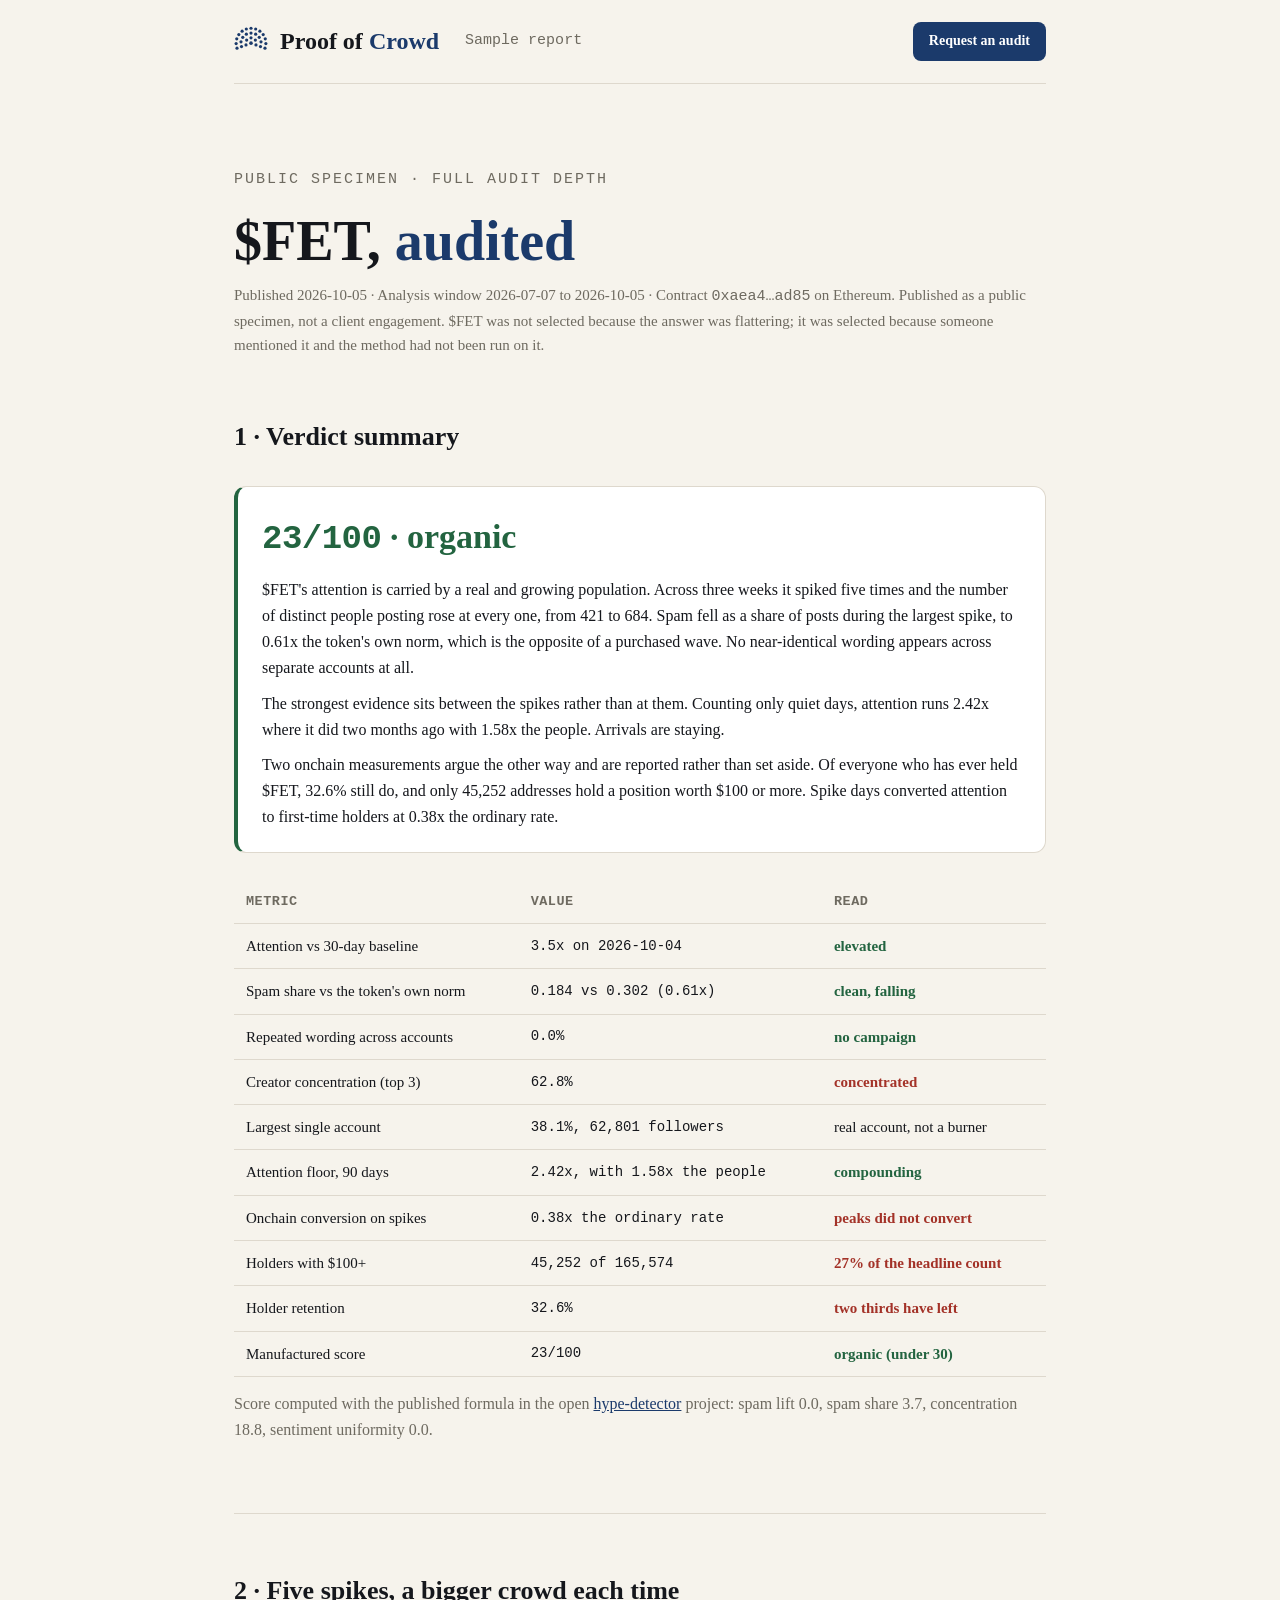
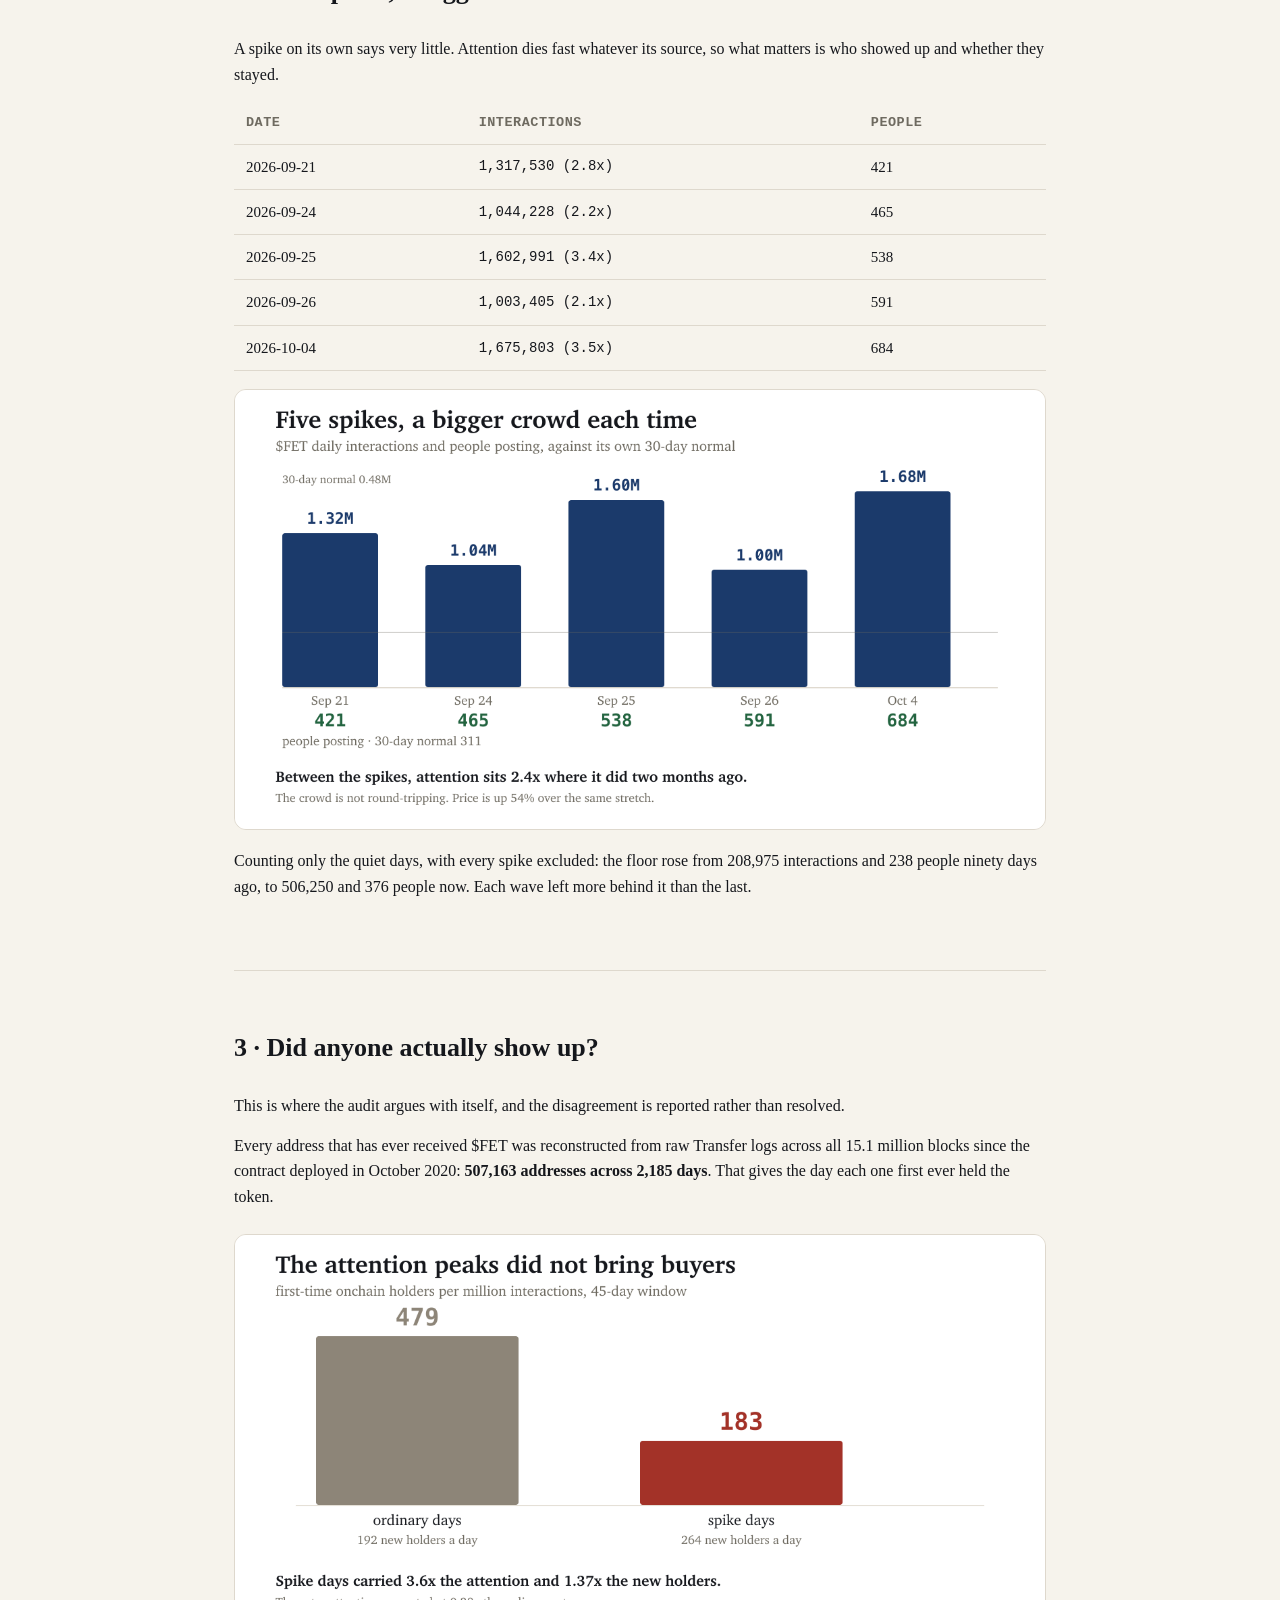
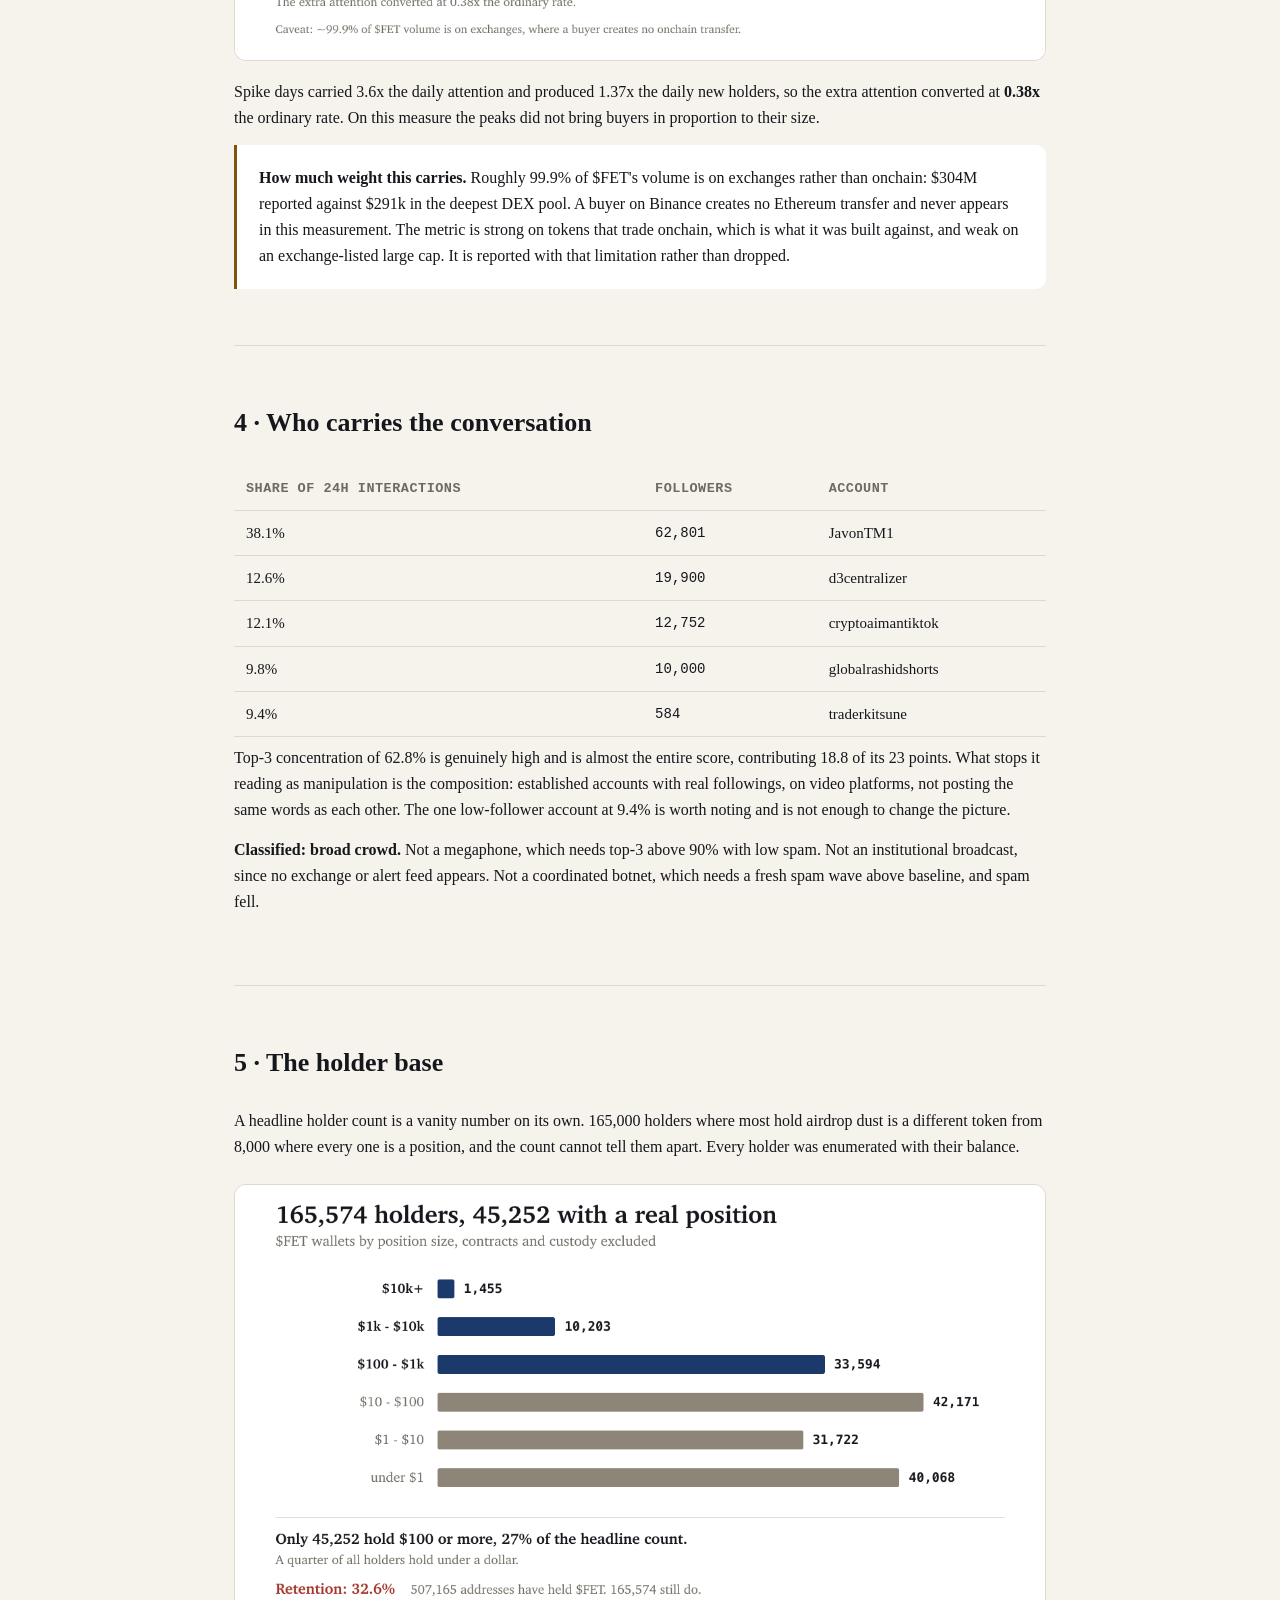
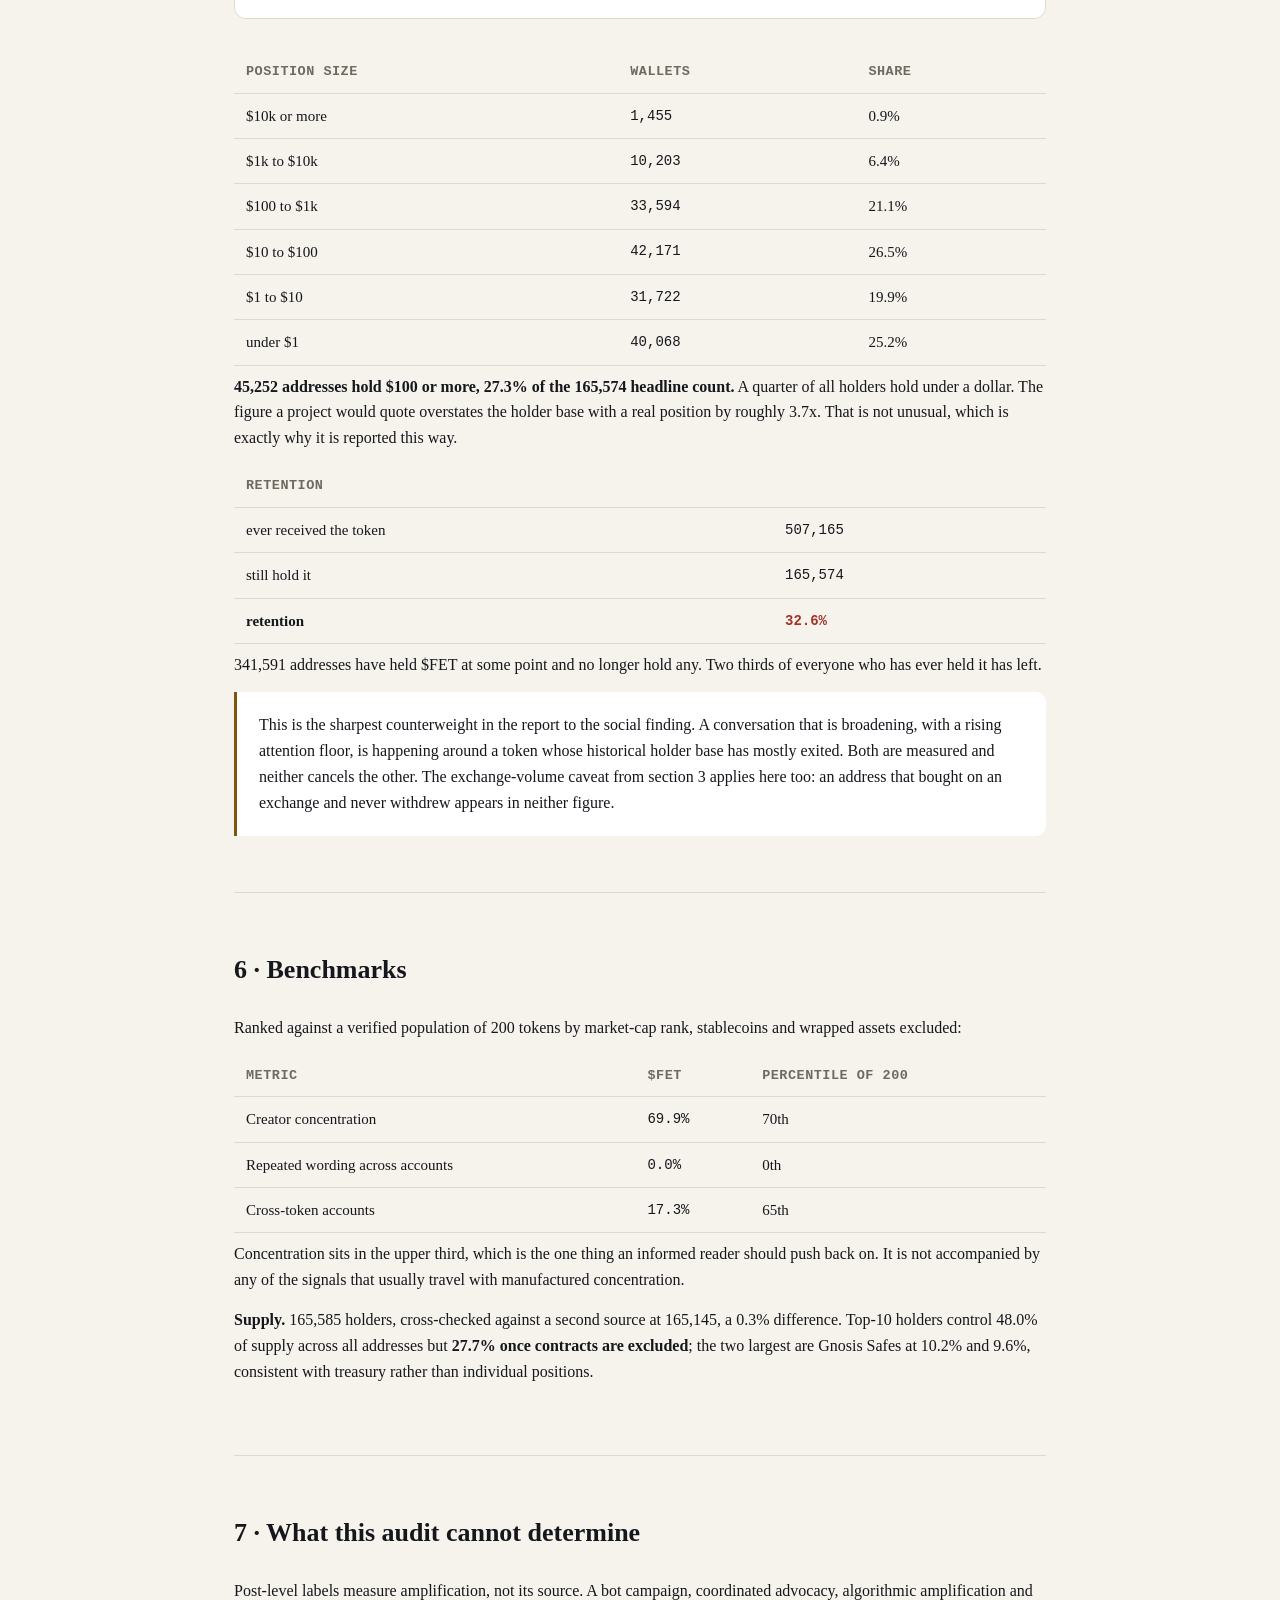
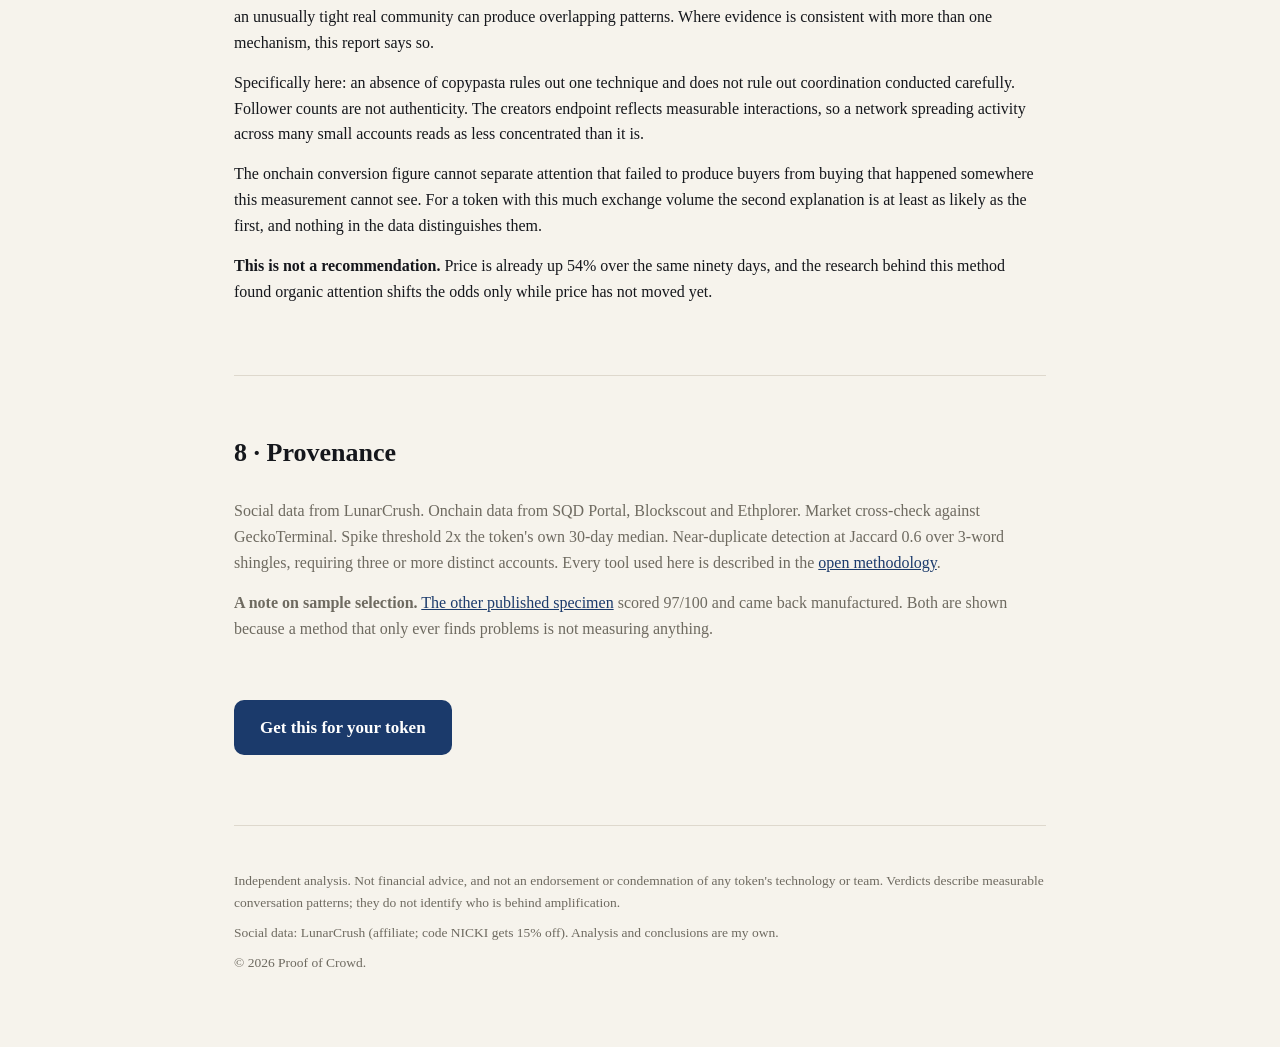
==== sample-fet.html @ edc82871 "Publish the holder base in the $FET specimen The public sample now carries section 5 with the positi" ====
<!DOCTYPE html>
<html lang="en">
<head>
<meta charset="utf-8">
<meta name="viewport" content="width=device-width, initial-scale=1">
<title>$FET audited · Proof of Crowd</title>
<meta name="description" content="Public specimen report: $FET scores 23/100, organic. Five spikes, a growing crowd, and an onchain result that argues the other way.">
<link rel="icon" href="assets/favicon.svg" type="image/svg+xml">
<link rel="icon" href="assets/favicon-32.png" sizes="32x32">
<link rel="apple-touch-icon" href="assets/favicon-180.png">
<link rel="canonical" href="https://proofofcrowd.com/sample-fet.html">
<meta property="og:type" content="article">
<meta property="og:site_name" content="Proof of Crowd">
<meta property="og:title" content="$FET audited · Proof of Crowd">
<meta property="og:description" content="23/100, organic. Five spikes with a growing crowd each time, and an onchain result that argues the other way.">
<meta property="og:url" content="https://proofofcrowd.com/sample-fet.html">
<meta property="og:image" content="https://proofofcrowd.com/assets/og.png">
<meta property="og:image:width" content="1200">
<meta property="og:image:height" content="630">
<meta name="twitter:card" content="summary_large_image">
<meta name="twitter:site" content="@nickisanders">
<meta name="twitter:title" content="$FET audited · Proof of Crowd">
<meta name="twitter:description" content="23/100, organic. Five spikes with a growing crowd each time, and an onchain result that argues the other way.">
<meta name="twitter:image" content="https://proofofcrowd.com/assets/og.png">
<link rel="stylesheet" href="styles.css">
<script type="application/ld+json">
{
 "@context": "https://schema.org",
 "@type": "Report",
 "headline": "$FET, audited",
 "about": "Attention audit of $FET (Fetch.ai), October 2026",
 "datePublished": "2026-10-05",
 "author": {
  "@type": "Person",
  "name": "Nicki Sanders",
  "url": "https://proofofcrowd.com/",
  "sameAs": [
   "https://x.com/nickisanders",
   "https://github.com/nickisanders"
  ]
 },
 "publisher": {
  "@type": "Organization",
  "name": "Proof of Crowd",
  "url": "https://proofofcrowd.com/"
 },
 "url": "https://proofofcrowd.com/sample-fet.html",
 "image": "https://proofofcrowd.com/assets/fet-spikes.png",
 "isAccessibleForFree": true,
 "description": "Public specimen. $FET scores 23/100, organic: five spikes in three weeks with a growing crowd each time and an attention floor 2.4x higher than two months ago. The onchain half disagrees, and the report says so."
}
</script>
</head>
<body>
<div class="wrap">

<nav>
  <a class="brand" href="./"><svg class="brandmark" viewBox="0 0 64 64" width="30" height="30" aria-hidden="true" xmlns="http://www.w3.org/2000/svg"><circle cx="22.60" cy="39.42" r="3.0" fill="#1b3a6b"/><circle cx="23.81" cy="30.26" r="3.0" fill="#1b3a6b"/><circle cx="32.00" cy="26.00" r="3.0" fill="#1b3a6b"/><circle cx="40.19" cy="30.26" r="3.0" fill="#1b3a6b"/><circle cx="41.40" cy="39.42" r="3.0" fill="#1b3a6b"/><circle cx="14.15" cy="42.50" r="3.0" fill="#1b3a6b"/><circle cx="13.16" cy="33.52" r="3.0" fill="#1b3a6b"/><circle cx="16.44" cy="25.10" r="3.0" fill="#1b3a6b"/><circle cx="23.23" cy="19.15" r="3.0" fill="#1b3a6b"/><circle cx="32.00" cy="17.00" r="3.0" fill="#1b3a6b"/><circle cx="40.77" cy="19.15" r="3.0" fill="#1b3a6b"/><circle cx="47.56" cy="25.10" r="3.0" fill="#1b3a6b"/><circle cx="50.84" cy="33.52" r="3.0" fill="#1b3a6b"/><circle cx="49.85" cy="42.50" r="3.0" fill="#1b3a6b"/><circle cx="5.69" cy="45.58" r="3.0" fill="#1b3a6b"/><circle cx="4.01" cy="36.81" r="3.0" fill="#1b3a6b"/><circle cx="5.18" cy="27.97" r="3.0" fill="#1b3a6b"/><circle cx="9.06" cy="19.94" r="3.0" fill="#1b3a6b"/><circle cx="15.28" cy="13.54" r="3.0" fill="#1b3a6b"/><circle cx="23.19" cy="9.42" r="3.0" fill="#1b3a6b"/><circle cx="32.00" cy="8.00" r="3.0" fill="#1b3a6b"/><circle cx="40.81" cy="9.42" r="3.0" fill="#1b3a6b"/><circle cx="48.72" cy="13.54" r="3.0" fill="#1b3a6b"/><circle cx="54.94" cy="19.94" r="3.0" fill="#1b3a6b"/><circle cx="58.82" cy="27.97" r="3.0" fill="#1b3a6b"/><circle cx="59.99" cy="36.81" r="3.0" fill="#1b3a6b"/><circle cx="58.31" cy="45.58" r="3.0" fill="#1b3a6b"/><circle cx="32" cy="36" r="3.4" fill="#1b3a6b"/></svg><span class="brandtext">Proof of <span>Crowd</span></span></a>
  <a class="link" href="sample-fet.html">Sample report</a>
  <span class="spacer"></span>
  <a class="navcta" href="./#pricing">Request an audit</a>
</nav>

<header class="hero" style="padding-bottom: 20px;">
  <div class="kicker">Public specimen · full audit depth</div>
  <h1>$FET, <span class="accent">audited</span></h1>
  <p class="report-meta">Published 2026-10-05 · Analysis window 2026-07-07 to 2026-10-05 · Contract <code>0xaea4…ad85</code> on Ethereum. Published as a public specimen, not a client engagement. $FET was not selected because the answer was flattering; it was selected because someone mentioned it and the method had not been run on it.</p>
</header>

<section style="border-top: none; padding-top: 24px;">
  <h2>1 · Verdict summary</h2>
  <div class="verdict-banner organic">
    <div class="score"><span class="fig">23/100</span> · organic</div>
    <p style="margin: 10px 0 0;">$FET's attention is carried by a real and growing population. Across three weeks it spiked five times and the number of distinct people posting rose at every one, from 421 to 684. Spam fell as a share of posts during the largest spike, to 0.61x the token's own norm, which is the opposite of a purchased wave. No near-identical wording appears across separate accounts at all.</p>
    <p style="margin: 10px 0 0;">The strongest evidence sits between the spikes rather than at them. Counting only quiet days, attention runs 2.42x where it did two months ago with 1.58x the people. Arrivals are staying.</p>
    <p style="margin: 10px 0 0;">Two onchain measurements argue the other way and are reported rather than set aside. Of everyone who has ever held $FET, 32.6% still do, and only 45,252 addresses hold a position worth $100 or more. Spike days converted attention to first-time holders at 0.38x the ordinary rate.</p>
  </div>

  <table class="report-table">
    <tr><th>Metric</th><th>Value</th><th>Read</th></tr>
    <tr><td>Attention vs 30-day baseline</td><td>3.5x on 2026-10-04</td><td><span class="ok">elevated</span></td></tr>
    <tr><td>Spam share vs the token's own norm</td><td>0.184 vs 0.302 (0.61x)</td><td><span class="ok">clean, falling</span></td></tr>
    <tr><td>Repeated wording across accounts</td><td>0.0%</td><td><span class="ok">no campaign</span></td></tr>
    <tr><td>Creator concentration (top 3)</td><td>62.8%</td><td><span class="flag">concentrated</span></td></tr>
    <tr><td>Largest single account</td><td>38.1%, 62,801 followers</td><td>real account, not a burner</td></tr>
    <tr><td>Attention floor, 90 days</td><td>2.42x, with 1.58x the people</td><td><span class="ok">compounding</span></td></tr>
    <tr><td>Onchain conversion on spikes</td><td>0.38x the ordinary rate</td><td><span class="flag">peaks did not convert</span></td></tr>
    <tr><td>Holders with $100+</td><td>45,252 of 165,574</td><td><span class="flag">27% of the headline count</span></td></tr>
    <tr><td>Holder retention</td><td>32.6%</td><td><span class="flag">two thirds have left</span></td></tr>
    <tr><td>Manufactured score</td><td>23/100</td><td><span class="ok">organic (under 30)</span></td></tr>
  </table>
  <p class="sub" style="margin-top:14px">Score computed with the published formula in the open <a href="https://github.com/nickisanders/lunarcrush-projects/tree/main/projects/hype-detector">hype-detector</a> project: spam lift 0.0, spam share 3.7, concentration 18.8, sentiment uniformity 0.0.</p>
</section>

<section>
  <h2>2 · Five spikes, a bigger crowd each time</h2>
  <p>A spike on its own says very little. Attention dies fast whatever its source, so what matters is who showed up and whether they stayed.</p>
  <table class="report-table">
    <tr><th>Date</th><th>Interactions</th><th>People</th></tr>
    <tr><td>2026-09-21</td><td>1,317,530 (2.8x)</td><td>421</td></tr>
    <tr><td>2026-09-24</td><td>1,044,228 (2.2x)</td><td>465</td></tr>
    <tr><td>2026-09-25</td><td>1,602,991 (3.4x)</td><td>538</td></tr>
    <tr><td>2026-09-26</td><td>1,003,405 (2.1x)</td><td>591</td></tr>
    <tr><td>2026-10-04</td><td>1,675,803 (3.5x)</td><td>684</td></tr>
  </table>
  <img class="chart" src="assets/fet-spikes.png" alt="Five $FET attention spikes between September 21 and October 4, each larger than 2x its 30-day normal, with the number of people posting rising from 421 to 684 across them">
  <p>Counting only the quiet days, with every spike excluded: the floor rose from 208,975 interactions and 238 people ninety days ago, to 506,250 and 376 people now. Each wave left more behind it than the last.</p>
</section>

<section>
  <h2>3 · Did anyone actually show up?</h2>
  <p>This is where the audit argues with itself, and the disagreement is reported rather than resolved.</p>
  <p>Every address that has ever received $FET was reconstructed from raw Transfer logs across all 15.1 million blocks since the contract deployed in October 2020: <strong>507,163 addresses across 2,185 days</strong>. That gives the day each one first ever held the token.</p>
  <img class="chart" src="assets/fet-conversion.png" alt="First-time onchain holders per million interactions: 479 on ordinary days against 183 on spike days, a 0.38x conversion rate">
  <p>Spike days carried 3.6x the daily attention and produced 1.37x the daily new holders, so the extra attention converted at <strong>0.38x</strong> the ordinary rate. On this measure the peaks did not bring buyers in proportion to their size.</p>
  <div class="integrity">
    <p style="margin:0"><strong>How much weight this carries.</strong> Roughly 99.9% of $FET's volume is on exchanges rather than onchain: $304M reported against $291k in the deepest DEX pool. A buyer on Binance creates no Ethereum transfer and never appears in this measurement. The metric is strong on tokens that trade onchain, which is what it was built against, and weak on an exchange-listed large cap. It is reported with that limitation rather than dropped.</p>
  </div>
</section>

<section>
  <h2>4 · Who carries the conversation</h2>
  <table class="report-table">
    <tr><th>Share of 24h interactions</th><th>Followers</th><th>Account</th></tr>
    <tr><td>38.1%</td><td>62,801</td><td>JavonTM1</td></tr>
    <tr><td>12.6%</td><td>19,900</td><td>d3centralizer</td></tr>
    <tr><td>12.1%</td><td>12,752</td><td>cryptoaimantiktok</td></tr>
    <tr><td>9.8%</td><td>10,000</td><td>globalrashidshorts</td></tr>
    <tr><td>9.4%</td><td>584</td><td>traderkitsune</td></tr>
  </table>
  <p>Top-3 concentration of 62.8% is genuinely high and is almost the entire score, contributing 18.8 of its 23 points. What stops it reading as manipulation is the composition: established accounts with real followings, on video platforms, not posting the same words as each other. The one low-follower account at 9.4% is worth noting and is not enough to change the picture.</p>
  <p><strong>Classified: broad crowd.</strong> Not a megaphone, which needs top-3 above 90% with low spam. Not an institutional broadcast, since no exchange or alert feed appears. Not a coordinated botnet, which needs a fresh spam wave above baseline, and spam fell.</p>
</section>

<section>
  <h2>5 · The holder base</h2>
  <p>A headline holder count is a vanity number on its own. 165,000 holders where most hold airdrop dust is a different token from 8,000 where every one is a position, and the count cannot tell them apart. Every holder was enumerated with their balance.</p>
  <img class="chart" src="assets/fet-holders.png" alt="$FET wallets by position size: 1,455 hold $10k or more, 10,203 hold $1k to $10k, 33,594 hold $100 to $1k, and 113,961 hold under $100">
  <table class="report-table">
    <tr><th>Position size</th><th>Wallets</th><th>Share</th></tr>
    <tr><td>$10k or more</td><td>1,455</td><td>0.9%</td></tr>
    <tr><td>$1k to $10k</td><td>10,203</td><td>6.4%</td></tr>
    <tr><td>$100 to $1k</td><td>33,594</td><td>21.1%</td></tr>
    <tr><td>$10 to $100</td><td>42,171</td><td>26.5%</td></tr>
    <tr><td>$1 to $10</td><td>31,722</td><td>19.9%</td></tr>
    <tr><td>under $1</td><td>40,068</td><td>25.2%</td></tr>
  </table>
  <p><strong>45,252 addresses hold $100 or more, 27.3% of the 165,574 headline count.</strong> A quarter of all holders hold under a dollar. The figure a project would quote overstates the holder base with a real position by roughly 3.7x. That is not unusual, which is exactly why it is reported this way.</p>
  <table class="report-table">
    <tr><th>Retention</th><th></th></tr>
    <tr><td>ever received the token</td><td>507,165</td></tr>
    <tr><td>still hold it</td><td>165,574</td></tr>
    <tr><td><strong>retention</strong></td><td><span class="flag">32.6%</span></td></tr>
  </table>
  <p>341,591 addresses have held $FET at some point and no longer hold any. Two thirds of everyone who has ever held it has left.</p>
  <div class="integrity">
    <p style="margin:0">This is the sharpest counterweight in the report to the social finding. A conversation that is broadening, with a rising attention floor, is happening around a token whose historical holder base has mostly exited. Both are measured and neither cancels the other. The exchange-volume caveat from section 3 applies here too: an address that bought on an exchange and never withdrew appears in neither figure.</p>
  </div>
</section>

<section>
  <h2>6 · Benchmarks</h2>
  <p>Ranked against a verified population of 200 tokens by market-cap rank, stablecoins and wrapped assets excluded:</p>
  <table class="report-table">
    <tr><th>Metric</th><th>$FET</th><th>Percentile of 200</th></tr>
    <tr><td>Creator concentration</td><td>69.9%</td><td>70th</td></tr>
    <tr><td>Repeated wording across accounts</td><td>0.0%</td><td>0th</td></tr>
    <tr><td>Cross-token accounts</td><td>17.3%</td><td>65th</td></tr>
  </table>
  <p>Concentration sits in the upper third, which is the one thing an informed reader should push back on. It is not accompanied by any of the signals that usually travel with manufactured concentration.</p>
  <p><strong>Supply.</strong> 165,585 holders, cross-checked against a second source at 165,145, a 0.3% difference. Top-10 holders control 48.0% of supply across all addresses but <strong>27.7% once contracts are excluded</strong>; the two largest are Gnosis Safes at 10.2% and 9.6%, consistent with treasury rather than individual positions.</p>
</section>

<section>
  <h2>7 · What this audit cannot determine</h2>
  <p>Post-level labels measure amplification, not its source. A bot campaign, coordinated advocacy, algorithmic amplification and an unusually tight real community can produce overlapping patterns. Where evidence is consistent with more than one mechanism, this report says so.</p>
  <p>Specifically here: an absence of copypasta rules out one technique and does not rule out coordination conducted carefully. Follower counts are not authenticity. The creators endpoint reflects measurable interactions, so a network spreading activity across many small accounts reads as less concentrated than it is.</p>
  <p>The onchain conversion figure cannot separate attention that failed to produce buyers from buying that happened somewhere this measurement cannot see. For a token with this much exchange volume the second explanation is at least as likely as the first, and nothing in the data distinguishes them.</p>
  <p><strong>This is not a recommendation.</strong> Price is already up 54% over the same ninety days, and the research behind this method found organic attention shifts the odds only while price has not moved yet.</p>
</section>

<section>
  <h2>8 · Provenance</h2>
  <p class="sub">Social data from LunarCrush. Onchain data from SQD Portal, Blockscout and Ethplorer. Market cross-check against GeckoTerminal. Spike threshold 2x the token's own 30-day median. Near-duplicate detection at Jaccard 0.6 over 3-word shingles, requiring three or more distinct accounts. Every tool used here is described in the <a href="https://github.com/nickisanders/lunarcrush-projects">open methodology</a>.</p>
  <p class="sub"><strong>A note on sample selection.</strong> <a href="sample.html">The other published specimen</a> scored 97/100 and came back manufactured. Both are shown because a method that only ever finds problems is not measuring anything.</p>
  <p style="margin-top: 24px;"><a class="cta" href="./#contact">Get this for your token</a></p>
</section>

<footer>
  <p>Independent analysis. Not financial advice, and not an endorsement or condemnation of any token's technology or team. Verdicts describe measurable conversation patterns; they do not identify who is behind amplification.</p>
  <p>Social data: LunarCrush (affiliate; code NICKI gets 15% off). Analysis and conclusions are my own.</p>
  <p>© 2026 Proof of Crowd.</p>
</footer>

</div>
</body>
</html>
---- styles.css ----
:root {
  /* Dossier. Paper and ink, so an audit reads as a document rather than a
     dashboard screenshot. The brand is deliberately not green: when the brand
     colour and the "organic" verdict colour are the same, the logo casts a
     vote just by being on the page. Cool ink carries the brand, warm hues and
     green carry judgement, and nothing crosses over. */
  --bg: #f6f3ec; --panel: #ffffff; --line: #ded8cd;
  --text: #15171c; --sub: #6e6a60;
  --brand: #1b3a6b; --on-brand: #ffffff;
  --ok: #236440; --mid: #7d560c; --bad: #a33228;

  /* Charter throughout, with Georgia as the stand-in where Charter is absent.
     Figures go in a monospace: an audit's numbers should read as measured
     rather than asserted, and an aligned column stops a wider glyph passing
     for a bigger value. */
  --serif: Charter, "Bitstream Charter", "Charis SIL", Georgia, serif;
  --mono: ui-monospace, Menlo, "SF Mono", "Cascadia Mono", "Roboto Mono", monospace;
}
* { margin: 0; padding: 0; box-sizing: border-box; }
body { background: var(--bg); color: var(--text); font-family: var(--serif); line-height: 1.62; }
.wrap { max-width: 860px; margin: 0 auto; padding: 0 24px; }
nav { display: flex; align-items: center; gap: 26px; padding: 22px 0; border-bottom: 1px solid var(--line); }
/* Charter tops out at a real 700; 800 only gets synthesised and muddies at
   small sizes. Size is set here rather than on the SVG so the two stay in
   proportion from one place. */
nav .brand { display: inline-flex; align-items: center; gap: 12px; font-weight: 700; font-size: 24px; color: var(--text); text-decoration: none; }
nav .brand .brandmark { flex: none; width: 34px; height: 34px; }
nav .brand .brandtext { white-space: nowrap; }
nav .brand .brandtext span { color: var(--brand); }
nav a.link { color: var(--sub); text-decoration: none; font-size: 15px; }
nav a.link:hover { color: var(--text); }
nav .spacer { flex: 1; }
nav a.navcta { background: var(--brand); color: var(--on-brand); font-weight: 700; font-size: 14px; padding: 8px 16px; border-radius: 8px; text-decoration: none; }
header.hero { padding: 84px 0 60px; }
.kicker { color: var(--sub); font-size: 15px; letter-spacing: 2px; text-transform: uppercase; margin-bottom: 18px; }
h1 { font-size: clamp(34px, 6vw, 56px); line-height: 1.12; font-weight: 800; }
h1 .accent { color: var(--brand); }
.lede { color: var(--sub); font-size: 20px; margin-top: 22px; max-width: 620px; }
.cta { display: inline-block; margin-top: 34px; background: var(--brand); color: var(--on-brand); font-weight: 700; font-size: 17px; padding: 14px 26px; border-radius: 10px; text-decoration: none; }
.cta.secondary { background: var(--panel); color: var(--text); border: 1px solid #cfc7b8; margin-left: 12px; }
section { padding: 56px 0; border-top: 1px solid var(--line); }
h2 { font-size: 26px; font-weight: 700; margin-bottom: 24px; }
h3 { font-size: 18px; }
p { margin-bottom: 14px; }
.sub { color: var(--sub); }
a { color: var(--brand); }
.grid { display: grid; grid-template-columns: repeat(auto-fit, minmax(240px, 1fr)); gap: 18px; margin-top: 8px; }
.card { background: var(--panel); border: 1px solid var(--line); border-radius: 12px; padding: 22px; }
.card h3 { margin-bottom: 8px; }
.card p { color: var(--sub); font-size: 15px; margin-bottom: 0; }
.tier { display: flex; flex-direction: column; }
.tier .price { font-size: 30px; font-weight: 800; color: var(--brand); margin: 6px 0 2px; }
.tier .per { color: var(--sub); font-size: 14px; margin-bottom: 12px; }
.tier ul { list-style: none; margin: 0 0 6px; }
.tier li { color: var(--sub); font-size: 15px; padding-left: 20px; position: relative; margin-bottom: 7px; }
.tier li::before { content: "\2022"; color: var(--brand); position: absolute; left: 4px; }
ul.findings { list-style: none; }
ul.findings li { padding-left: 24px; position: relative; margin-bottom: 10px; }
ul.findings li::before { content: "\2192"; color: var(--brand); position: absolute; left: 0; }
.integrity { background: var(--panel); border-left: 3px solid var(--mid); border-radius: 0 10px 10px 0; padding: 20px 22px; margin-top: 10px; }
.steps { counter-reset: step; }
.step { display: flex; gap: 18px; margin-bottom: 22px; }
.step .num { counter-increment: step; flex: 0 0 40px; height: 40px; border-radius: 50%; background: var(--panel); border: 1px solid var(--line); color: var(--brand); font-weight: 800; display: flex; align-items: center; justify-content: center; }
.step .num::before { content: counter(step); }
.step p { color: var(--sub); margin: 0; }
.step h3 { margin-bottom: 4px; }
details { border: 1px solid var(--line); border-radius: 10px; padding: 16px 18px; margin-bottom: 12px; background: var(--panel); }
details summary { cursor: pointer; font-weight: 600; }
details p { color: var(--sub); margin: 12px 0 0; font-size: 15px; }
footer { padding: 44px 0 70px; border-top: 1px solid var(--line); color: var(--sub); font-size: 13.5px; }
footer p { margin-bottom: 8px; }
/* report pages */
.report-meta { color: var(--sub); font-size: 15px; margin-top: 10px; }
.verdict-banner { border-radius: 12px; padding: 22px 24px; margin: 28px 0; background: var(--panel); border: 1px solid var(--line); border-left: 4px solid var(--bad); }
/* The organic variant has to recolour the score too. Only the border was
   being switched, so a clean verdict printed its number in the colour that
   means manufactured, contradicting the word next to it. */
.verdict-banner.organic { border-left-color: var(--ok); }
.verdict-banner.organic .score { color: var(--ok); }
.verdict-banner .score { font-size: 34px; font-weight: 800; color: var(--bad); }
table { width: 100%; border-collapse: collapse; margin: 14px 0 8px; font-size: 15px; }
th, td { text-align: left; padding: 10px 12px; border-bottom: 1px solid var(--line); }
th { color: var(--sub); font-weight: 600; font-size: 13.5px; text-transform: uppercase; letter-spacing: 1px; }
td .flag { color: var(--bad); font-weight: 700; }
td .ok { color: var(--ok); font-weight: 700; }
img.chart { max-width: 100%; border-radius: 12px; border: 1px solid var(--line); margin: 10px 0; }
.note { background: var(--panel); border-radius: 10px; padding: 16px 18px; color: var(--sub); font-size: 14.5px; }

/* Audit request form. Inline rather than a link out to a hosted form: the
   handoff to a Google Form is where intent goes to die, and the fields here
   are the ones the report template needs anyway. */
.form { margin-top: 26px; display: grid; gap: 16px; }
.form .row { display: grid; gap: 16px; grid-template-columns: 1fr 1fr; }
.form label { display: block; font-size: 14px; color: var(--sub); margin-bottom: 6px; }
.form input, .form select, .form textarea {
  width: 100%; background: var(--panel); color: var(--text);
  border: 1px solid var(--line); border-radius: 8px; padding: 12px 14px;
  font-family: inherit; font-size: 15px; line-height: 1.5;
}
.form textarea { min-height: 110px; resize: vertical; }
.form input:focus, .form select:focus, .form textarea:focus {
  outline: none; border-color: var(--brand);
}
.form input::placeholder, .form textarea::placeholder { color: #7d776b; }
.form button {
  justify-self: start; background: var(--brand); color: var(--on-brand); font-weight: 700;
  font-size: 17px; padding: 14px 26px; border: 0; border-radius: 10px;
  cursor: pointer; font-family: inherit;
}
.form button:hover { filter: brightness(1.08); }
.form .note { font-size: 13.5px; color: var(--sub); }
.form .hp { position: absolute; left: -9999px; }
@media (max-width: 620px) { .form .row { grid-template-columns: 1fr; } }

/* The brand is sized for desktop, where it has the room. At phone width that
   same size pushes the call to action off the edge, so it steps down and the
   sample-report link drops out: the hero carries a button to the same page a
   few lines below, so nothing becomes unreachable. */
@media (max-width: 620px) {
  nav { gap: 14px; padding: 18px 0; }
  nav .brand { font-size: 19px; gap: 9px; }
  nav .brand .brandmark { width: 26px; height: 26px; }
  nav a.link { display: none; }
  nav a.navcta { font-size: 13px; padding: 7px 13px; }
}

/* Figures. Applied where a number is the point: the verdict score, the prices,
   and the value column of a report table. */
/* Only the figure goes mono. The verdict is a word and belongs in Charter. */
.fig, .tier .price { font-family: var(--mono); letter-spacing: -0.5px; }
.report-table td:nth-child(2) { font-family: var(--mono); font-size: 14px; }
.kicker, nav a.link, th { font-family: var(--mono); }
th { letter-spacing: 0.5px; }

/* Free scan */
.scanbox { margin-top: 26px; }
.scanbox input {
  width: 100%; max-width: 440px; background: var(--panel); color: var(--text);
  border: 1px solid #cfc7b8; border-radius: 10px; padding: 15px 18px;
  font-family: inherit; font-size: 19px;
}
.scanbox input:focus { outline: none; border-color: var(--brand); }
.scanresult { background: var(--panel); border: 1px solid var(--line); border-radius: 12px; padding: 24px 26px; margin-bottom: 30px; }
.scanhead { display: flex; align-items: center; gap: 14px; flex-wrap: wrap; }
.badge { font-family: var(--mono); font-size: 12px; letter-spacing: 0.5px; padding: 5px 11px; border-radius: 20px; border: 1px solid; }
.badge.flags-0 { color: var(--ok);    border-color: var(--ok);    background: #2364400f; }
.badge.flags-1 { color: var(--mid);   border-color: var(--mid);   background: #7d560c0f; }
.badge.flags-2,
.badge.flags-3 { color: var(--bad);   border-color: var(--bad);   background: #a332280f; }
.metric { margin-top: 20px; }
.metric-head { display: flex; justify-content: space-between; align-items: baseline; }
.metric-name { font-weight: 700; }
.metric-val { font-family: var(--mono); font-size: 19px; }
.metric .bar { height: 7px; background: var(--bg); border-radius: 4px; margin: 7px 0; overflow: hidden; }
.metric .bar span { display: block; height: 100%; background: var(--sub); border-radius: 4px; }
.metric.hot .bar span { background: var(--bad); }
.metric.hot .metric-val { color: var(--bad); }
.metric-foot { display: flex; justify-content: space-between; gap: 16px; color: var(--sub); font-size: 13px; }
.metric-foot span { font-family: var(--mono); white-space: nowrap; }
@media (max-width: 560px) { .metric-foot { flex-direction: column; gap: 2px; } }
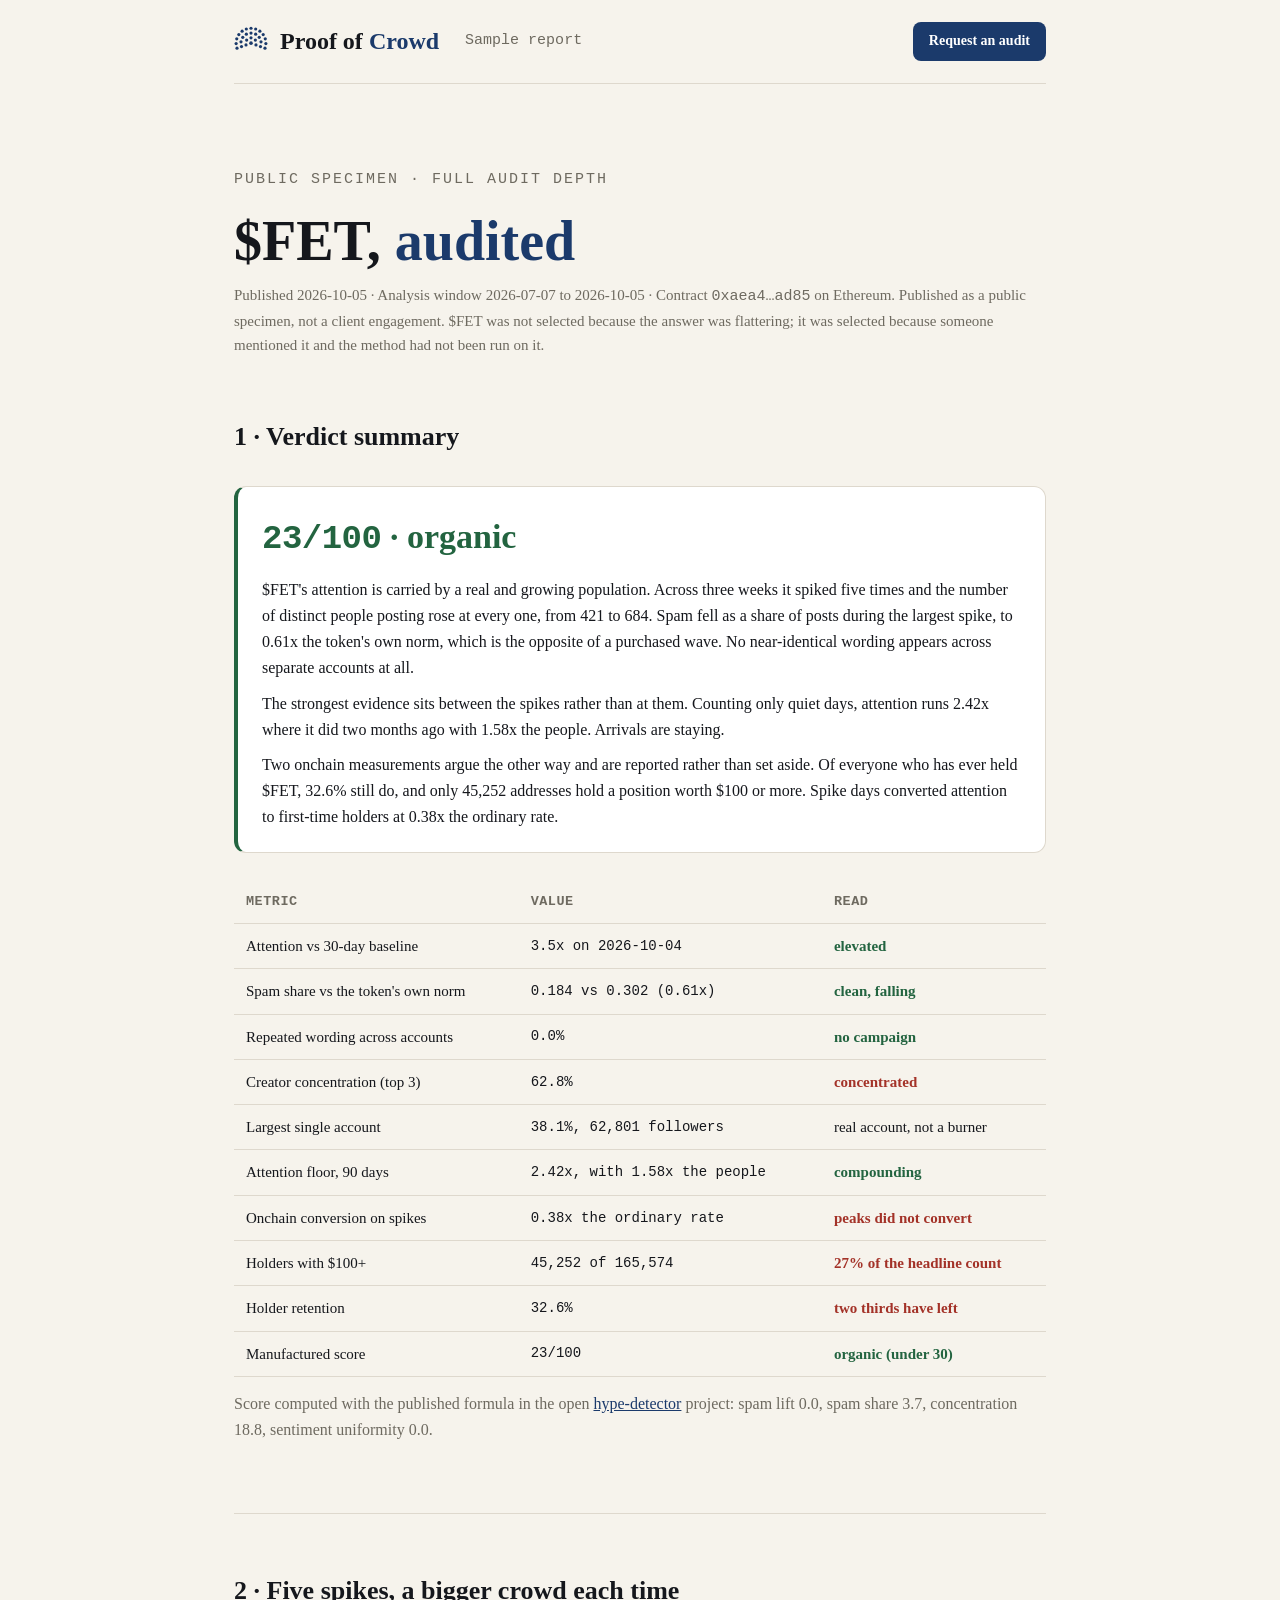
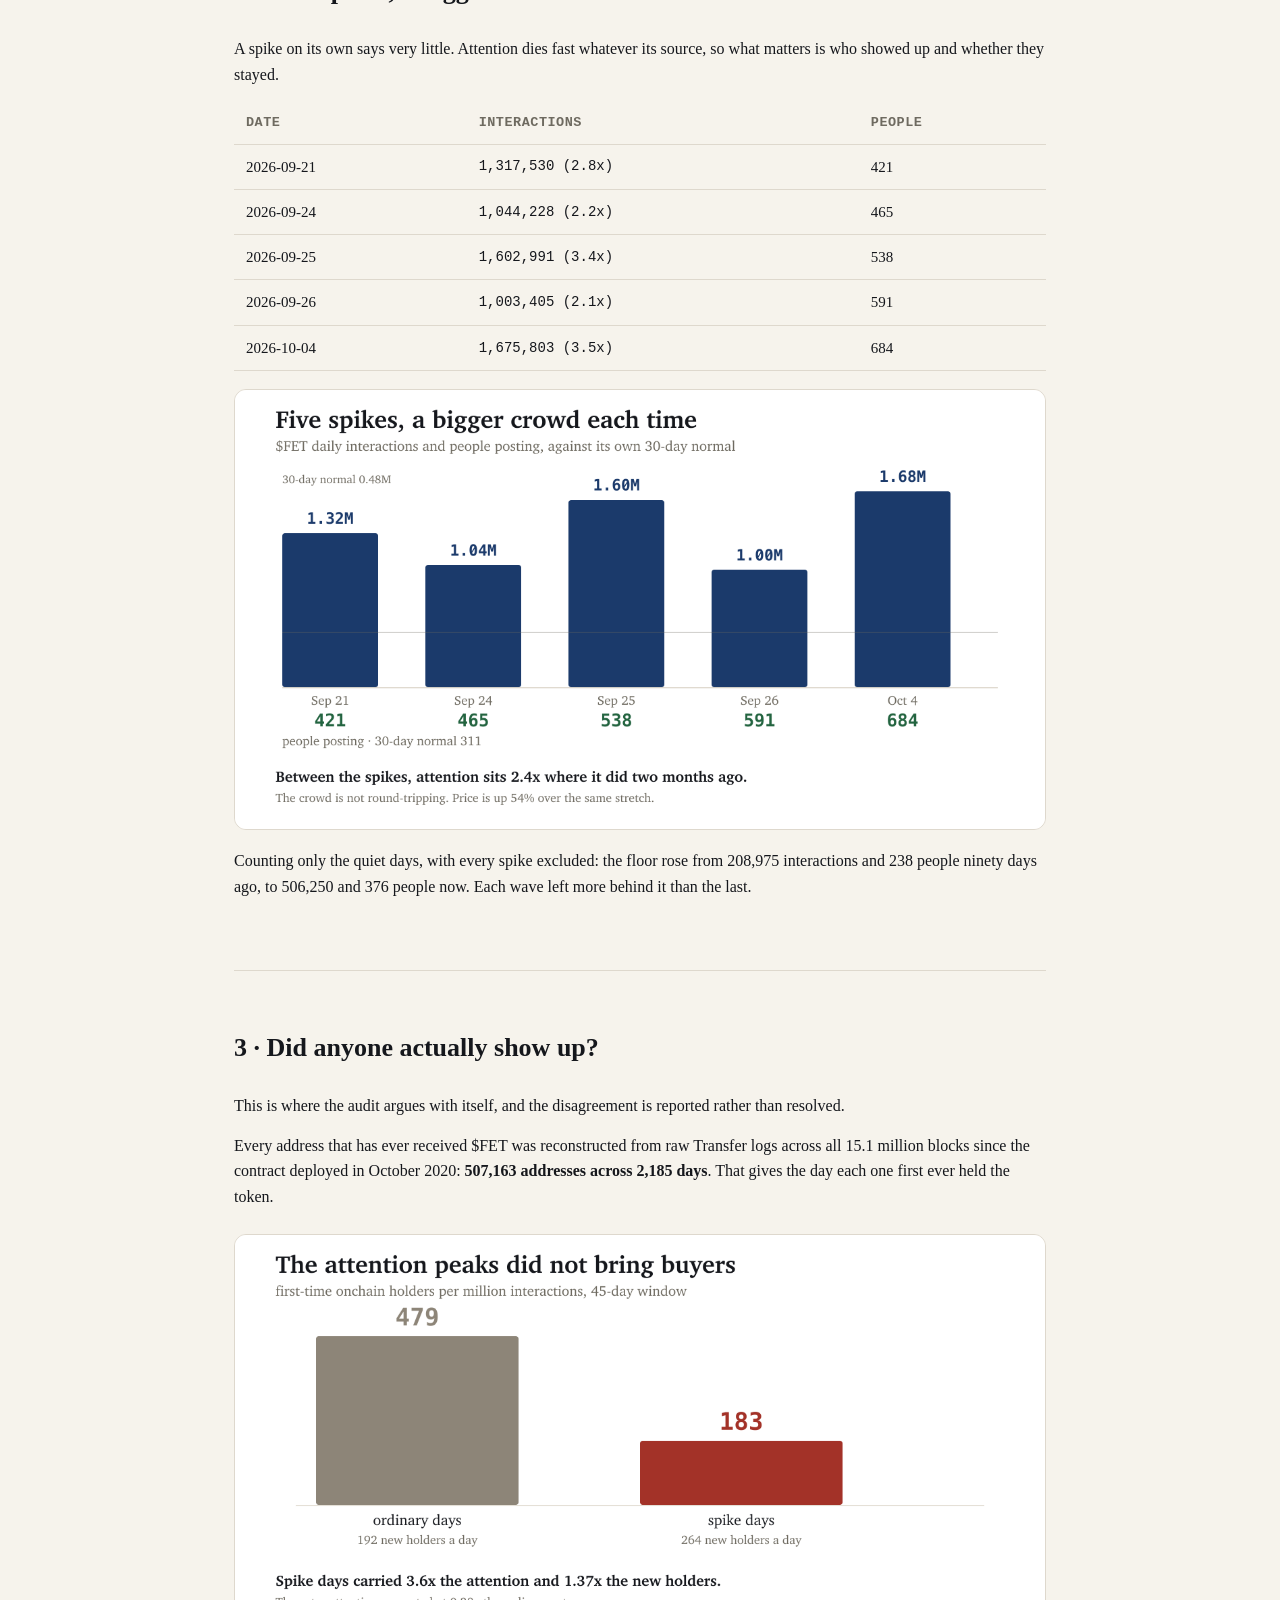
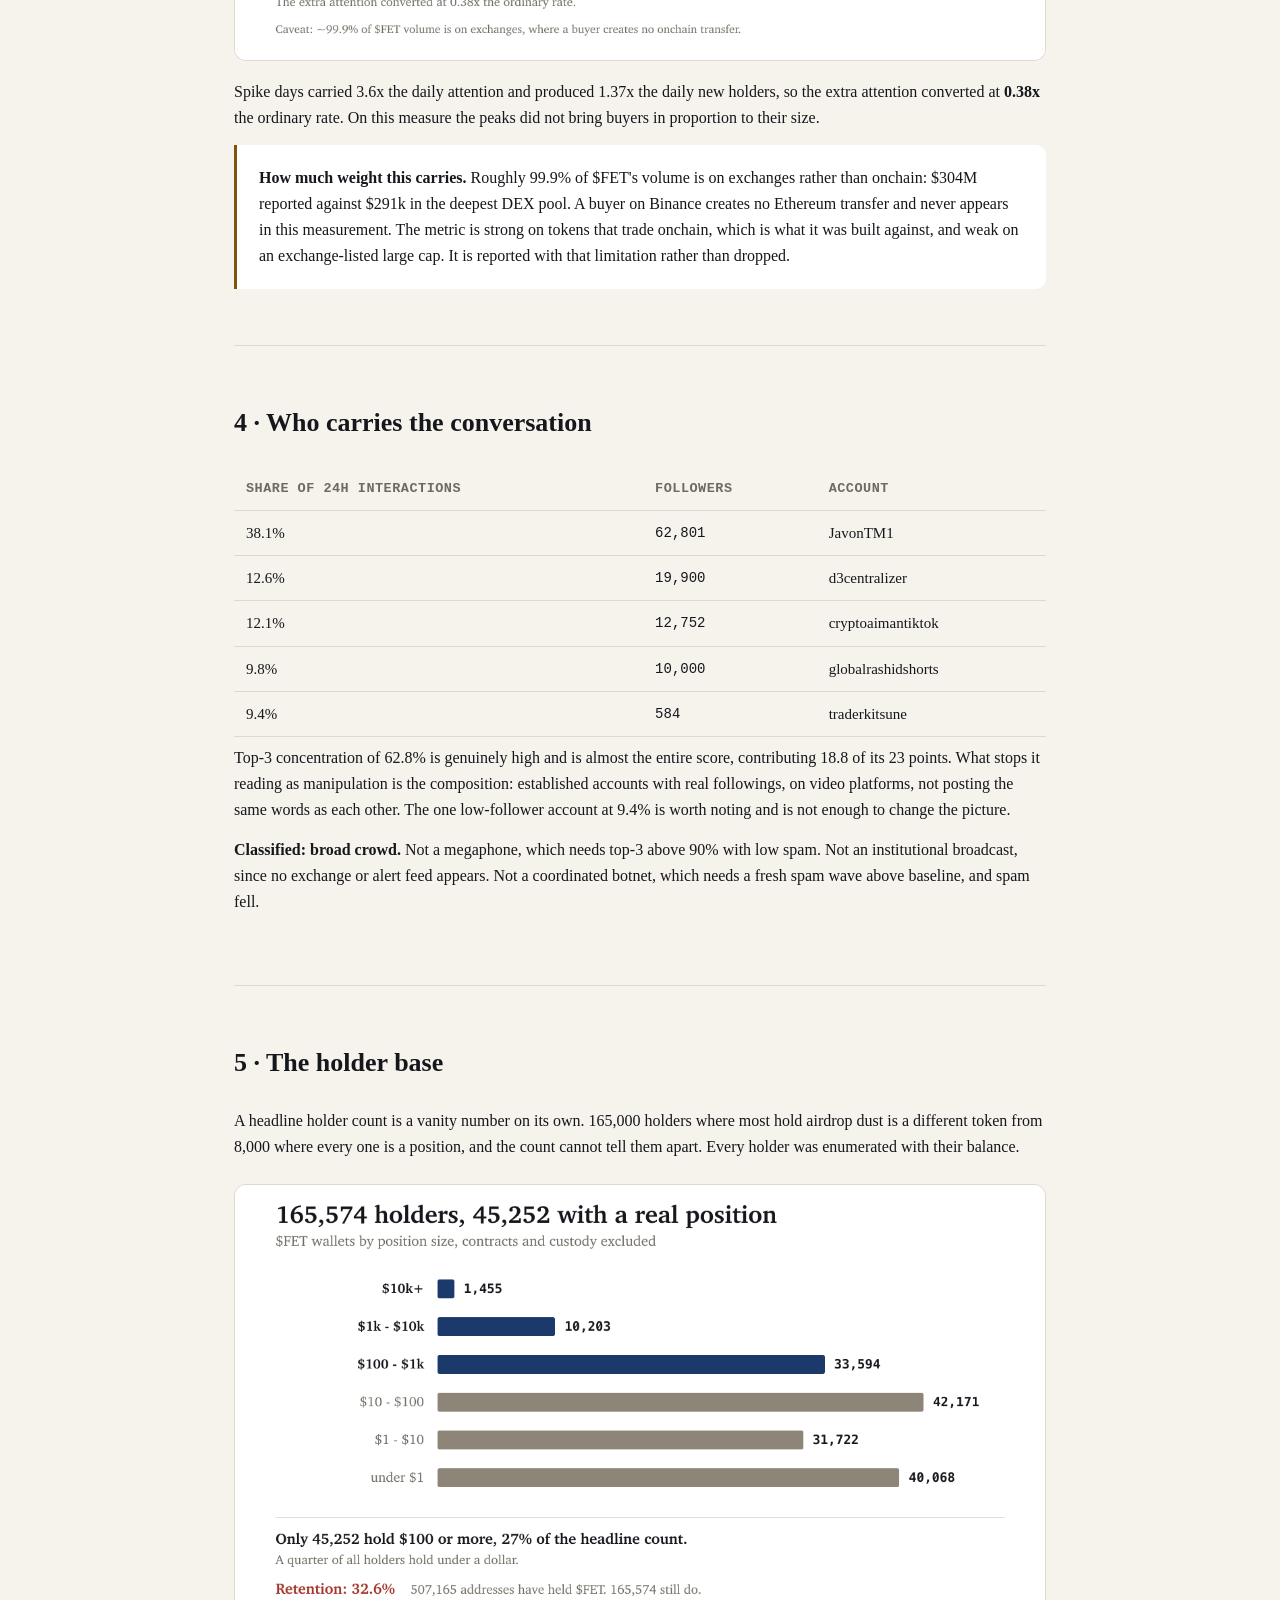
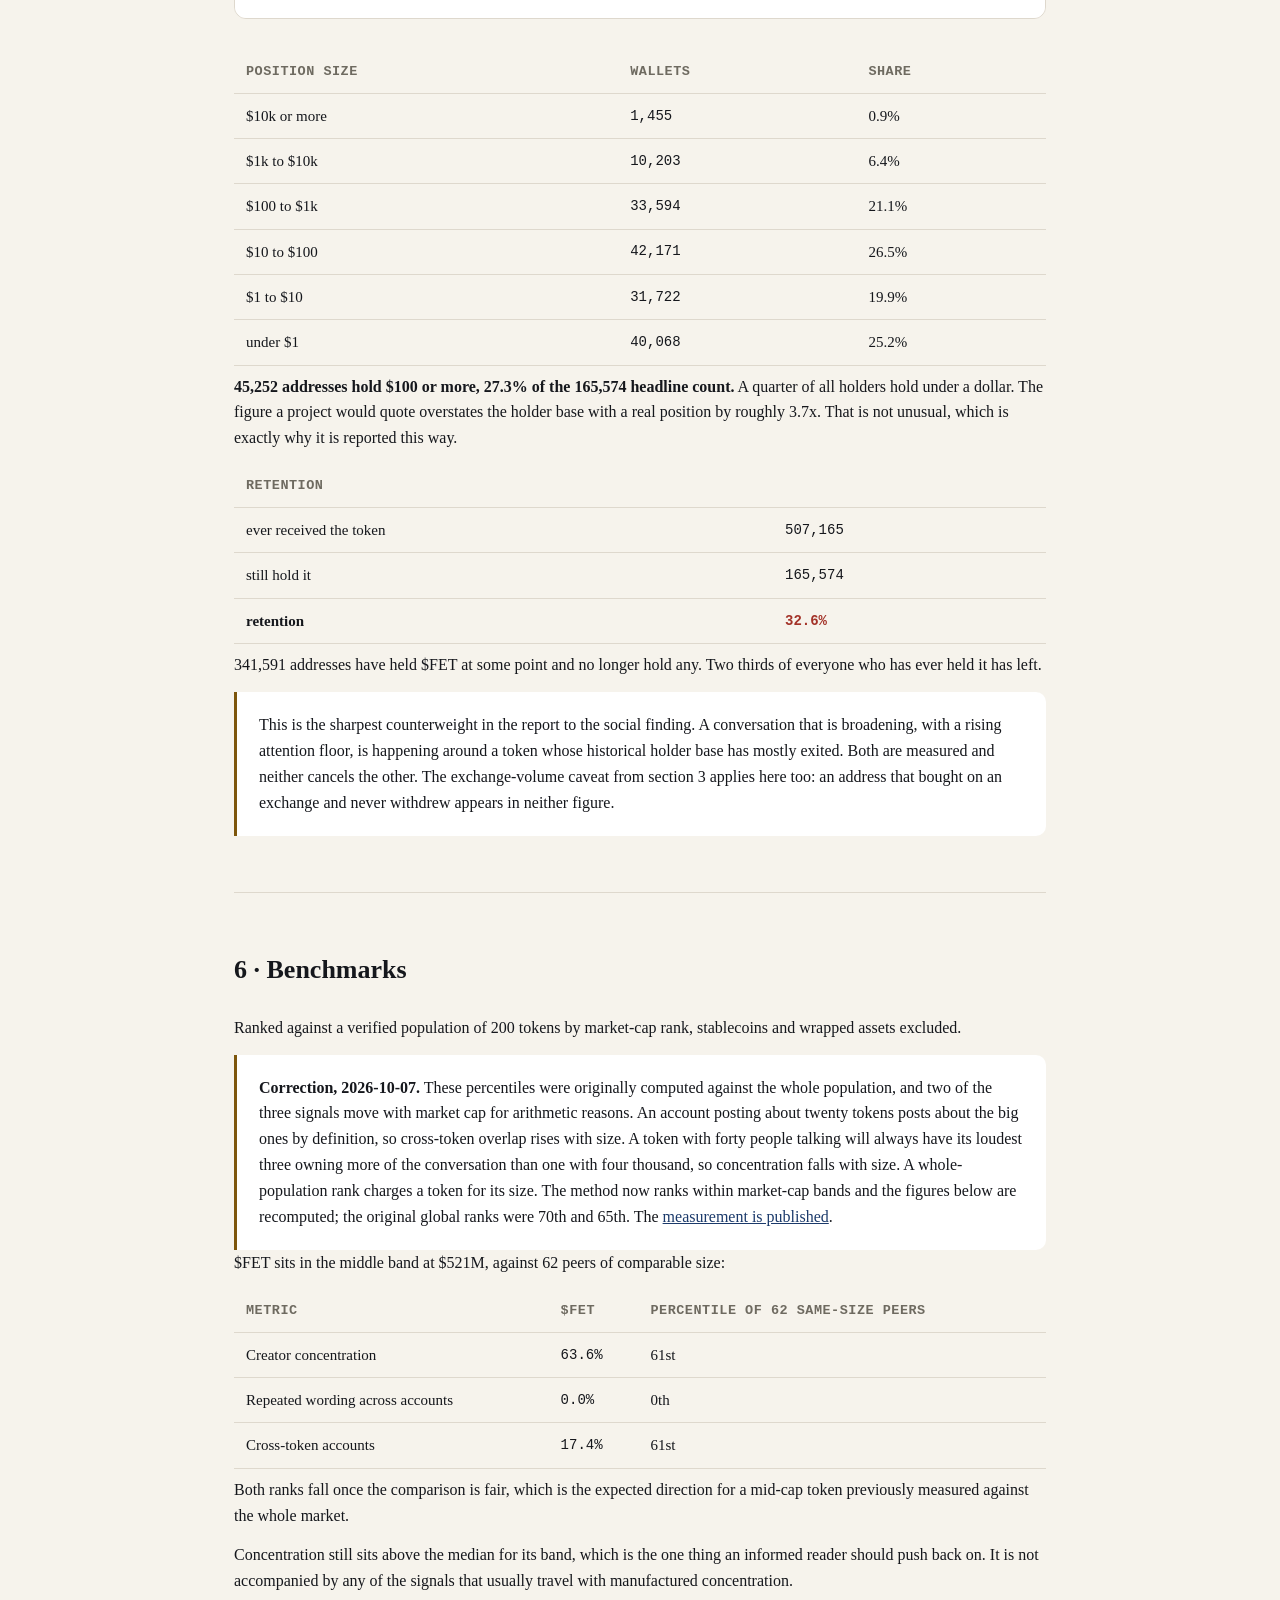
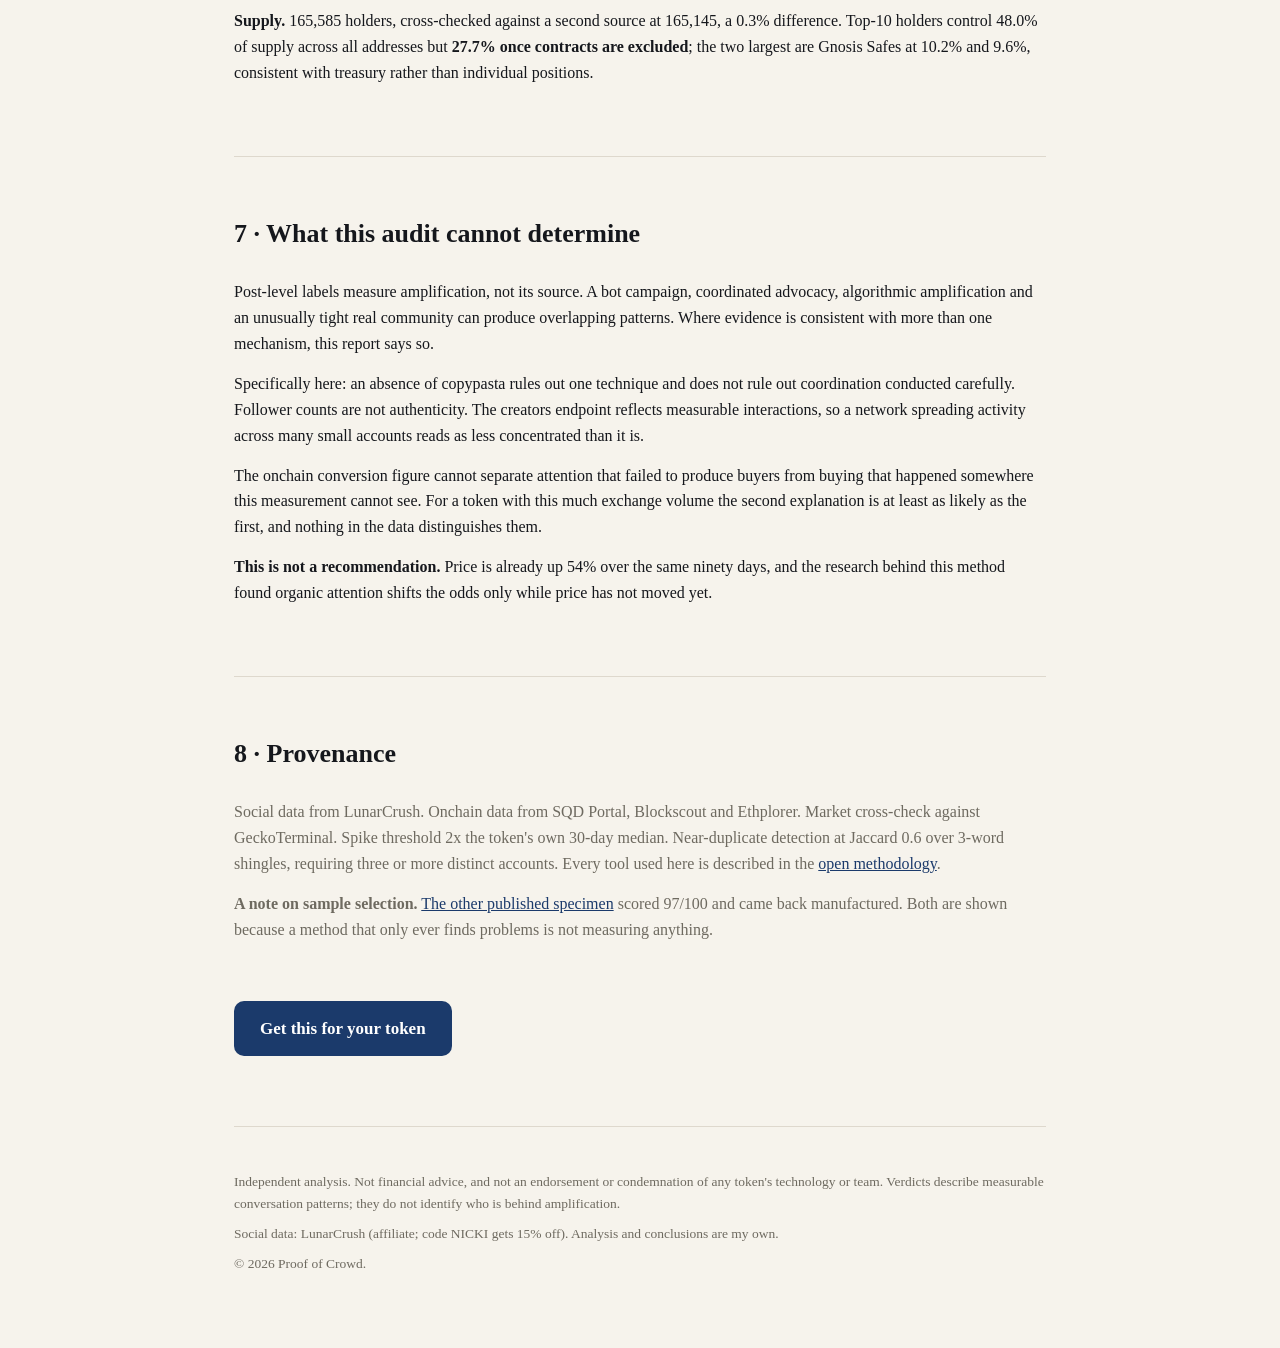
==== commit 6c097c4d: "FET specimen: a dated correction, not a silent rewrite Two of the three benchmark signals move with " ====
--- a/sample-fet.html
+++ b/sample-fet.html
@@ -160,14 +160,19 @@
 
 <section>
   <h2>6 · Benchmarks</h2>
-  <p>Ranked against a verified population of 200 tokens by market-cap rank, stablecoins and wrapped assets excluded:</p>
-  <table class="report-table">
-    <tr><th>Metric</th><th>$FET</th><th>Percentile of 200</th></tr>
-    <tr><td>Creator concentration</td><td>69.9%</td><td>70th</td></tr>
+  <p>Ranked against a verified population of 200 tokens by market-cap rank, stablecoins and wrapped assets excluded.</p>
+  <div class="integrity">
+    <p style="margin:0"><strong>Correction, 2026-10-07.</strong> These percentiles were originally computed against the whole population, and two of the three signals move with market cap for arithmetic reasons. An account posting about twenty tokens posts about the big ones by definition, so cross-token overlap rises with size. A token with forty people talking will always have its loudest three owning more of the conversation than one with four thousand, so concentration falls with size. A whole-population rank charges a token for its size. The method now ranks within market-cap bands and the figures below are recomputed; the original global ranks were 70th and 65th. The <a href="https://github.com/nickisanders/lunarcrush-projects/tree/main/projects/size-bias">measurement is published</a>.</p>
+  </div>
+  <p>$FET sits in the middle band at $521M, against 62 peers of comparable size:</p>
+  <table class="report-table">
+    <tr><th>Metric</th><th>$FET</th><th>Percentile of 62 same-size peers</th></tr>
+    <tr><td>Creator concentration</td><td>63.6%</td><td>61st</td></tr>
     <tr><td>Repeated wording across accounts</td><td>0.0%</td><td>0th</td></tr>
-    <tr><td>Cross-token accounts</td><td>17.3%</td><td>65th</td></tr>
-  </table>
-  <p>Concentration sits in the upper third, which is the one thing an informed reader should push back on. It is not accompanied by any of the signals that usually travel with manufactured concentration.</p>
+    <tr><td>Cross-token accounts</td><td>17.4%</td><td>61st</td></tr>
+  </table>
+  <p>Both ranks fall once the comparison is fair, which is the expected direction for a mid-cap token previously measured against the whole market.</p>
+  <p>Concentration still sits above the median for its band, which is the one thing an informed reader should push back on. It is not accompanied by any of the signals that usually travel with manufactured concentration.</p>
   <p><strong>Supply.</strong> 165,585 holders, cross-checked against a second source at 165,145, a 0.3% difference. Top-10 holders control 48.0% of supply across all addresses but <strong>27.7% once contracts are excluded</strong>; the two largest are Gnosis Safes at 10.2% and 9.6%, consistent with treasury rather than individual positions.</p>
 </section>
 
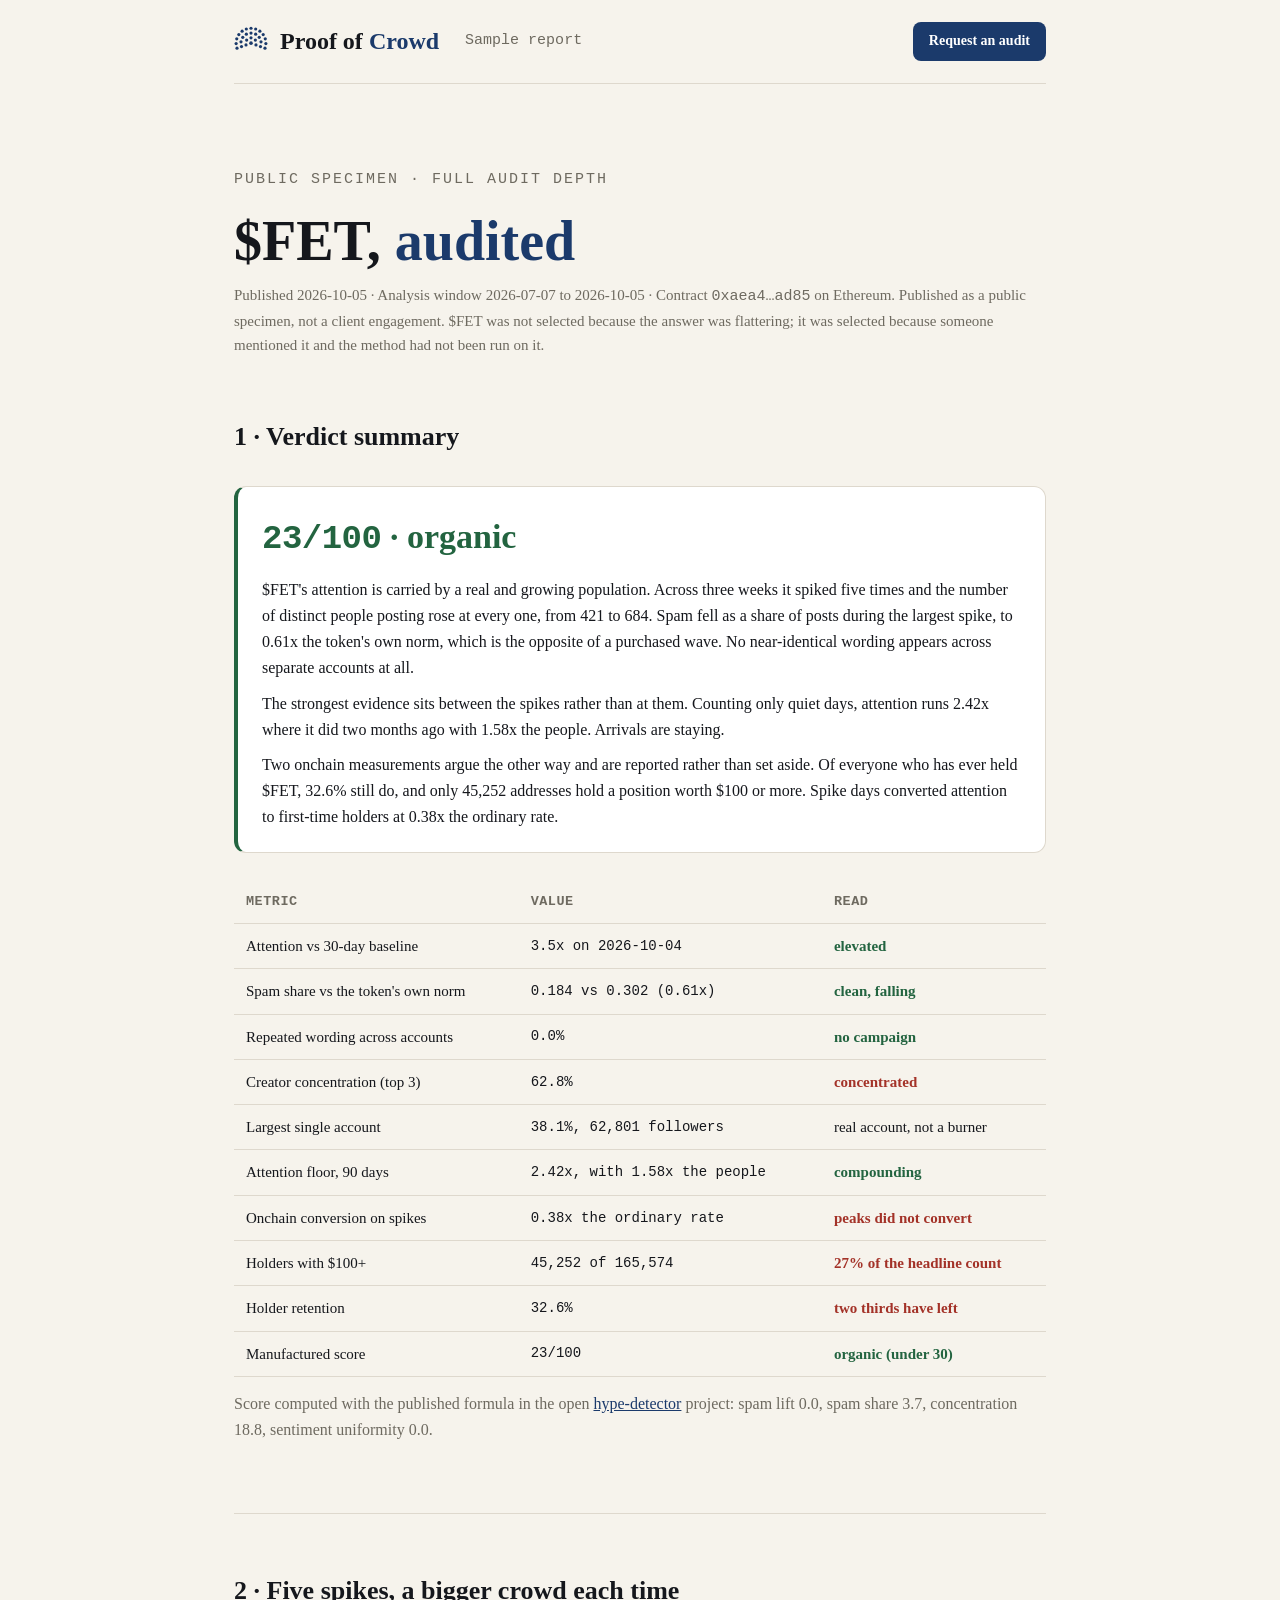
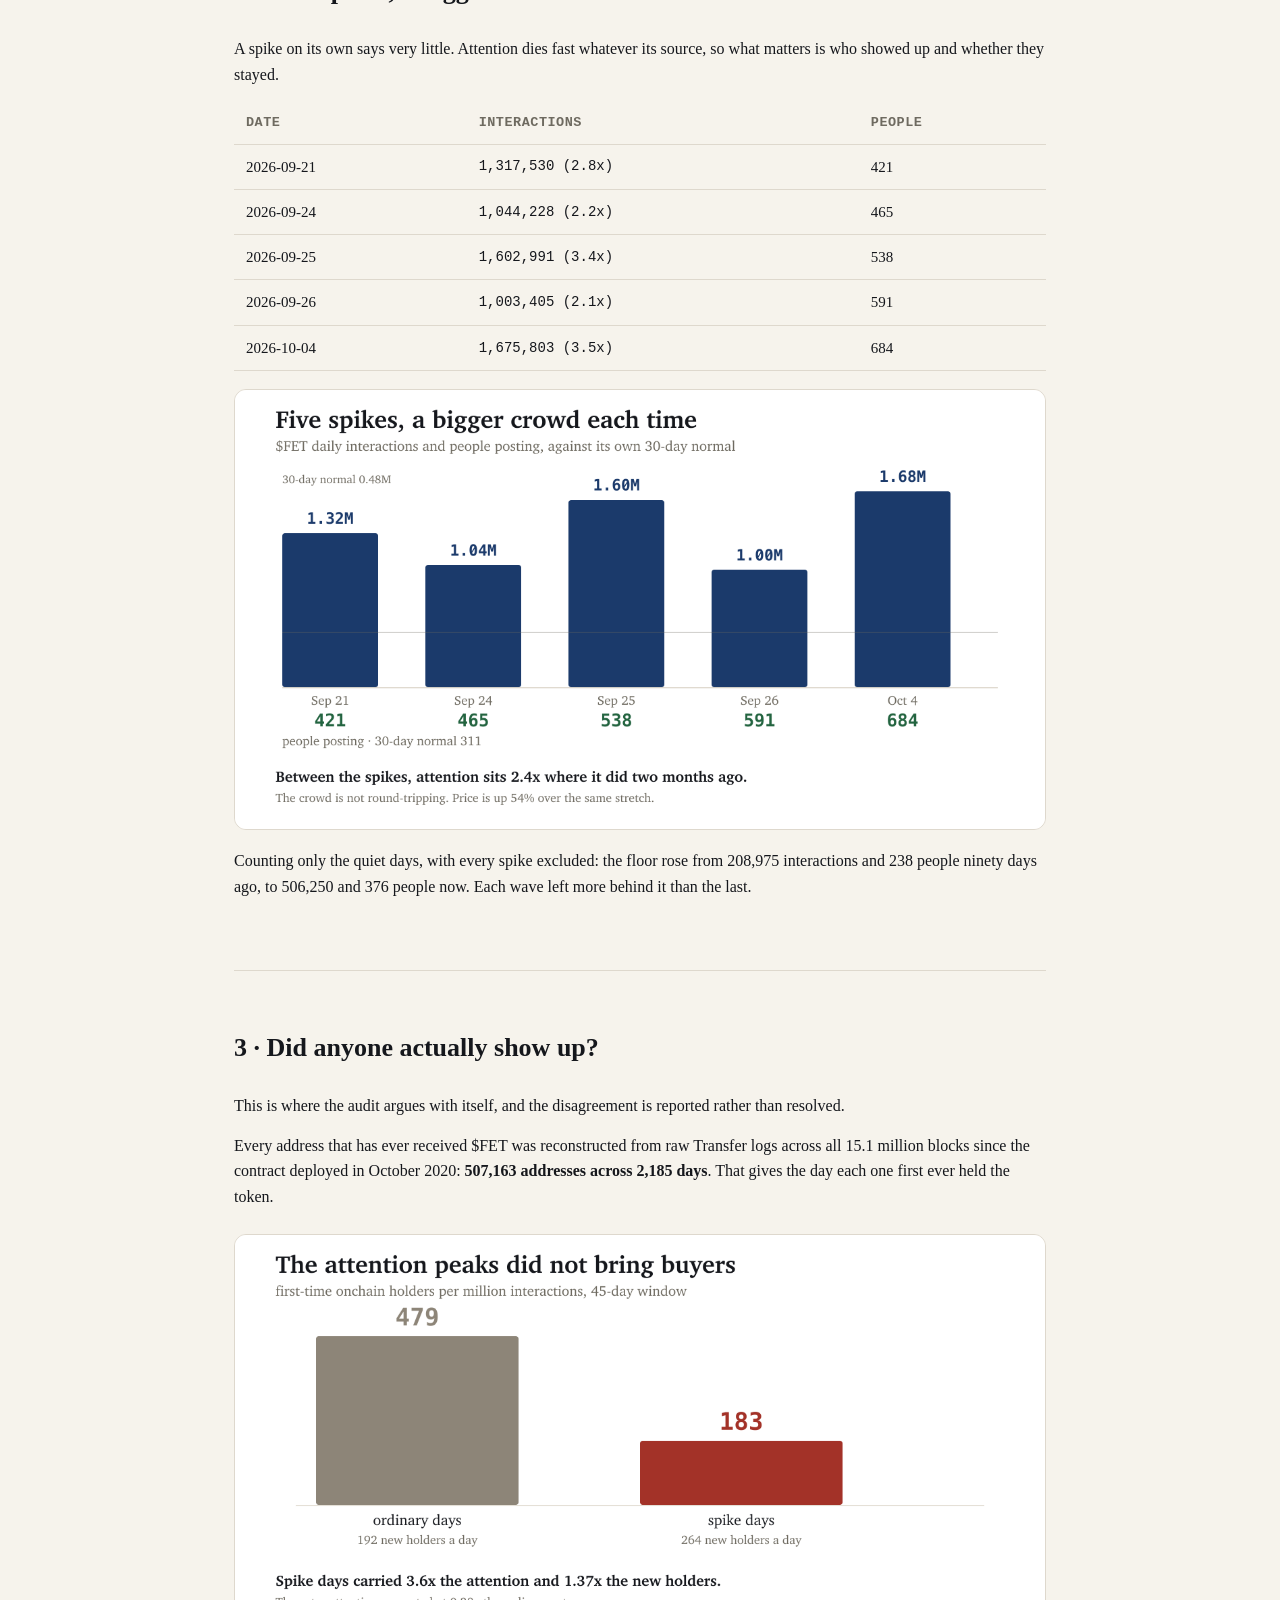
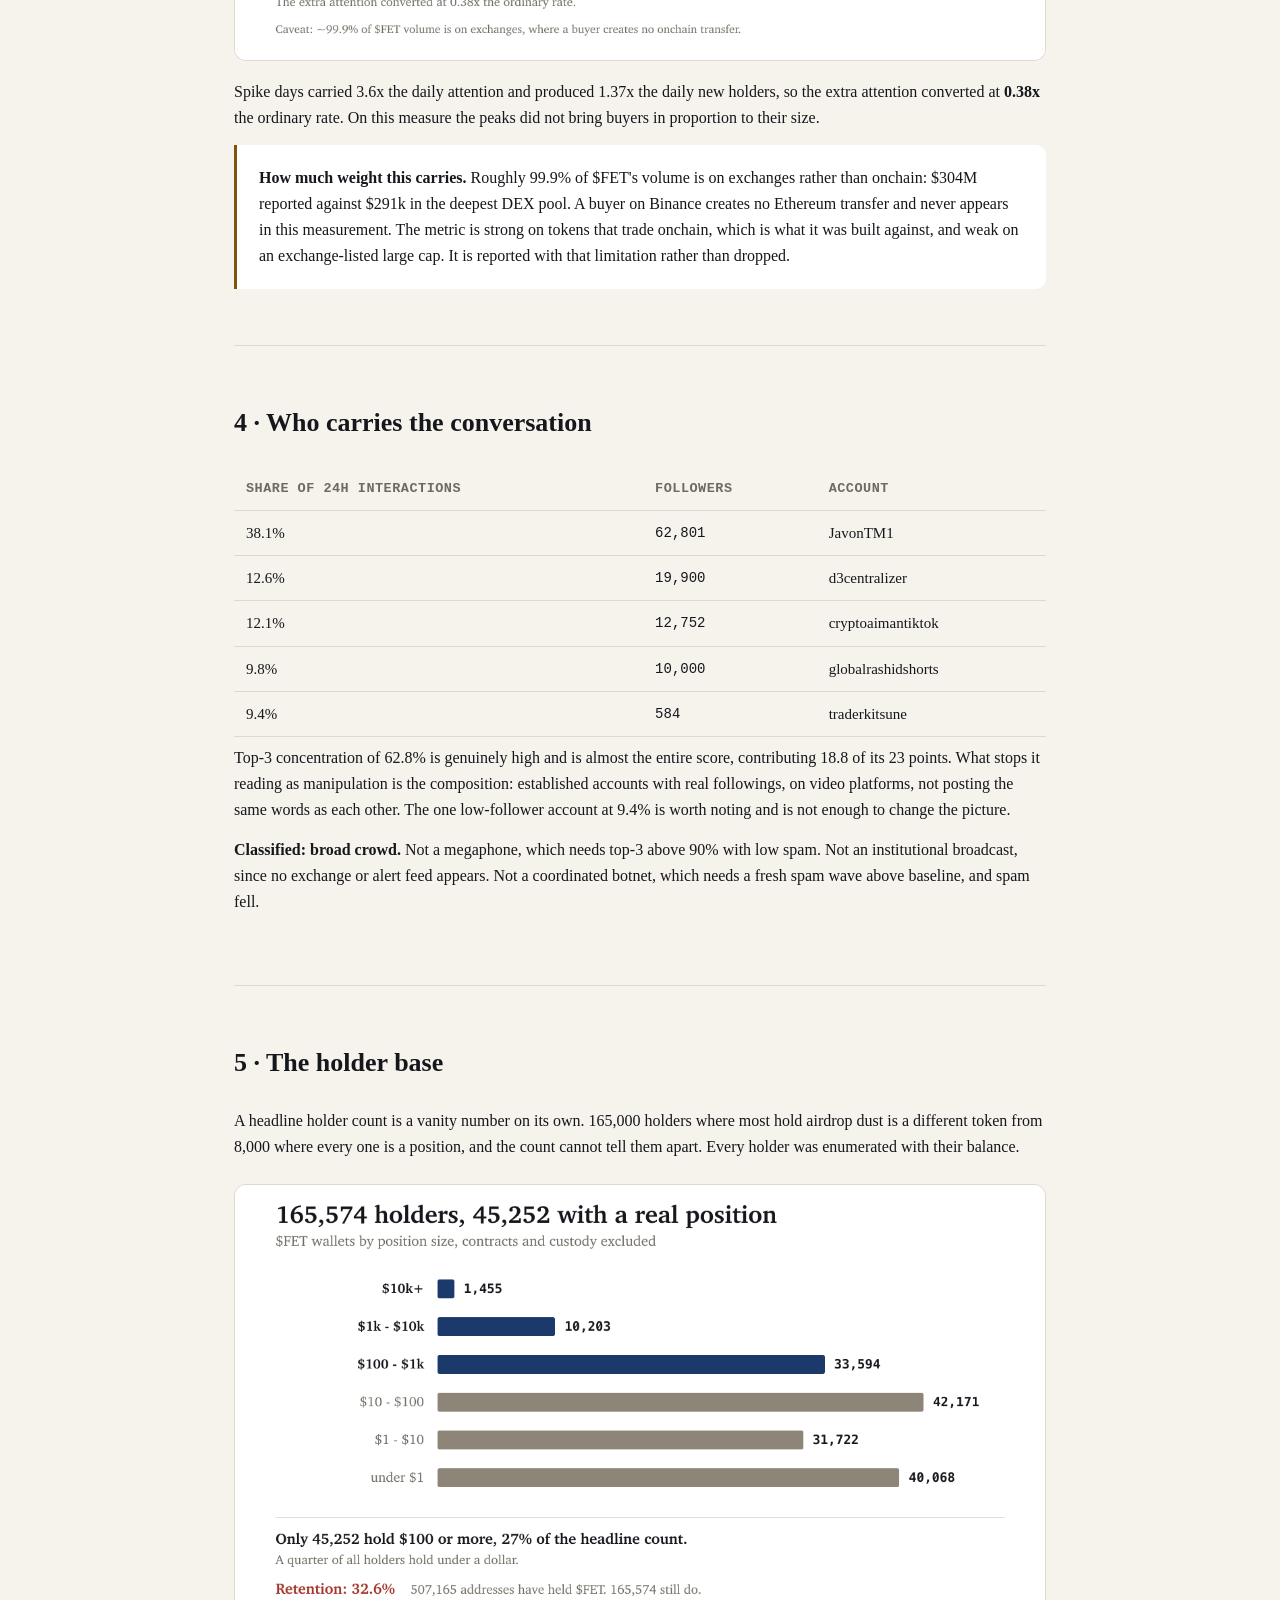
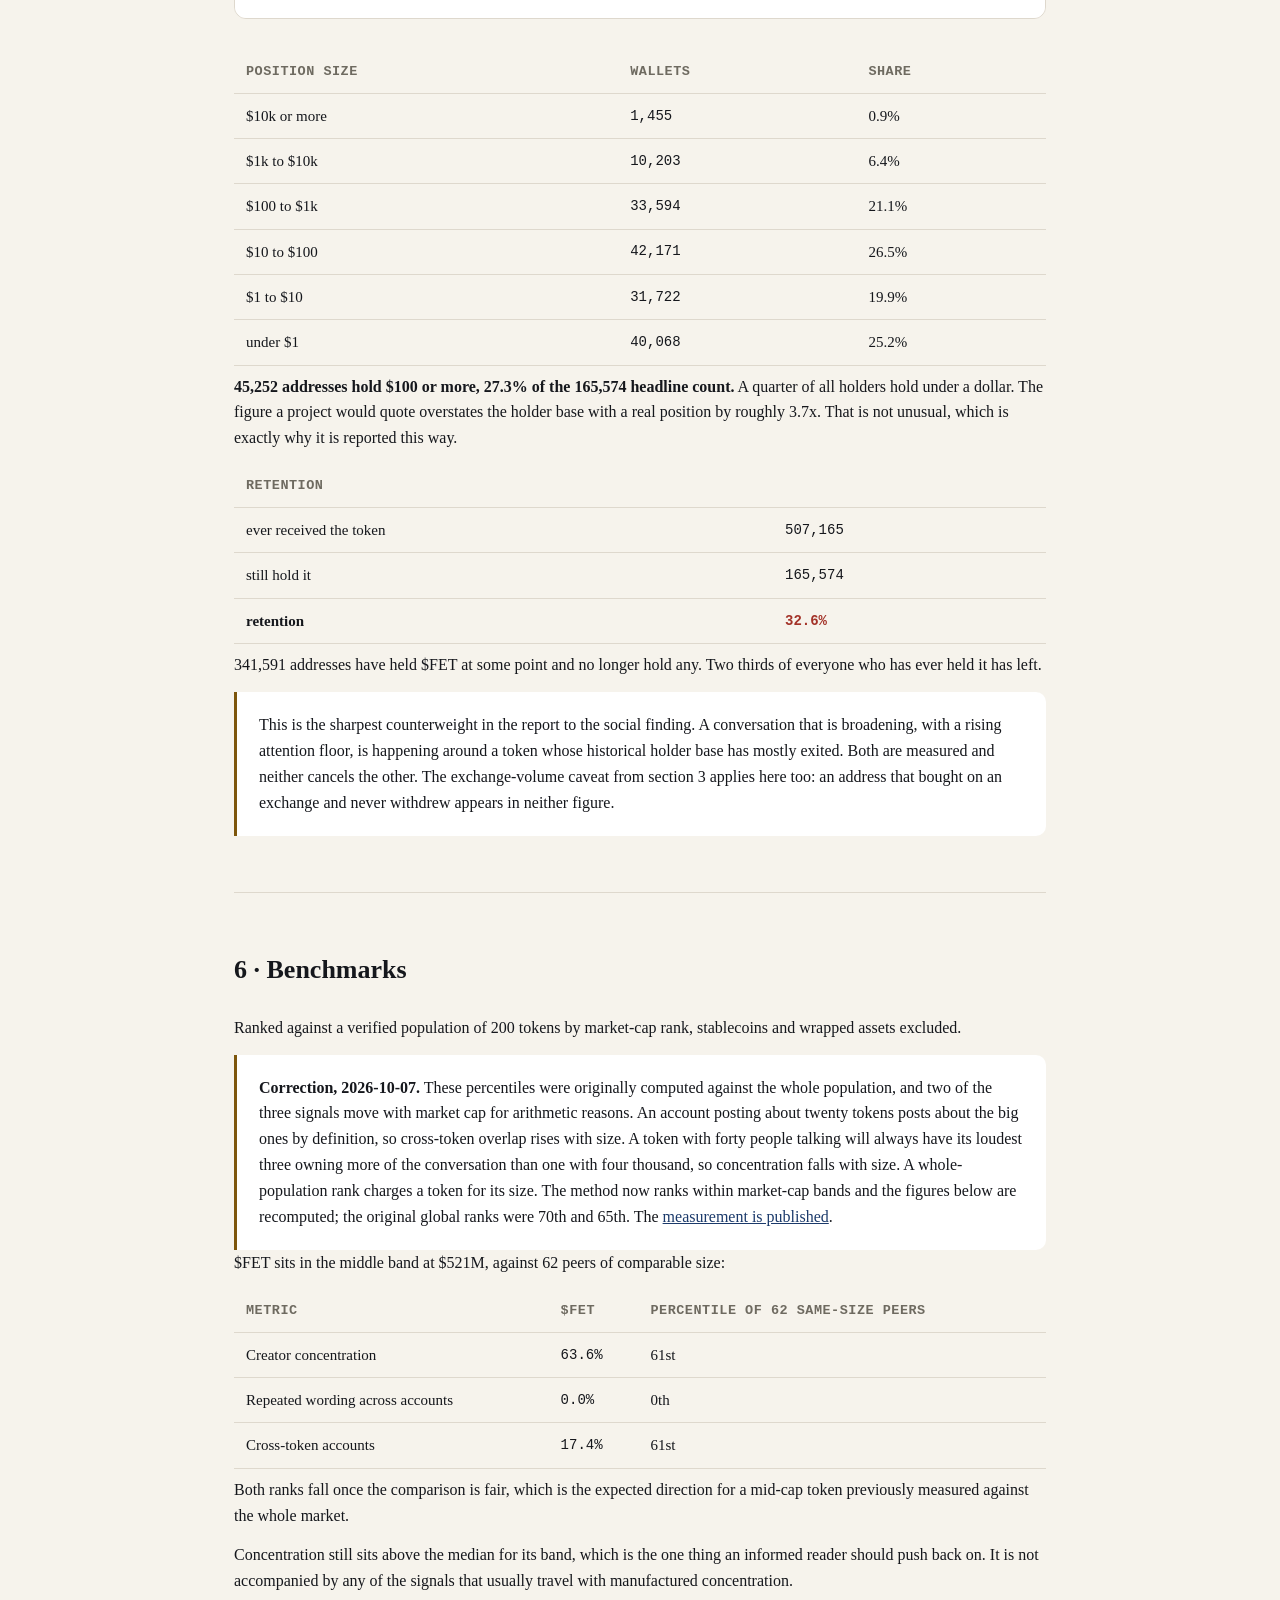
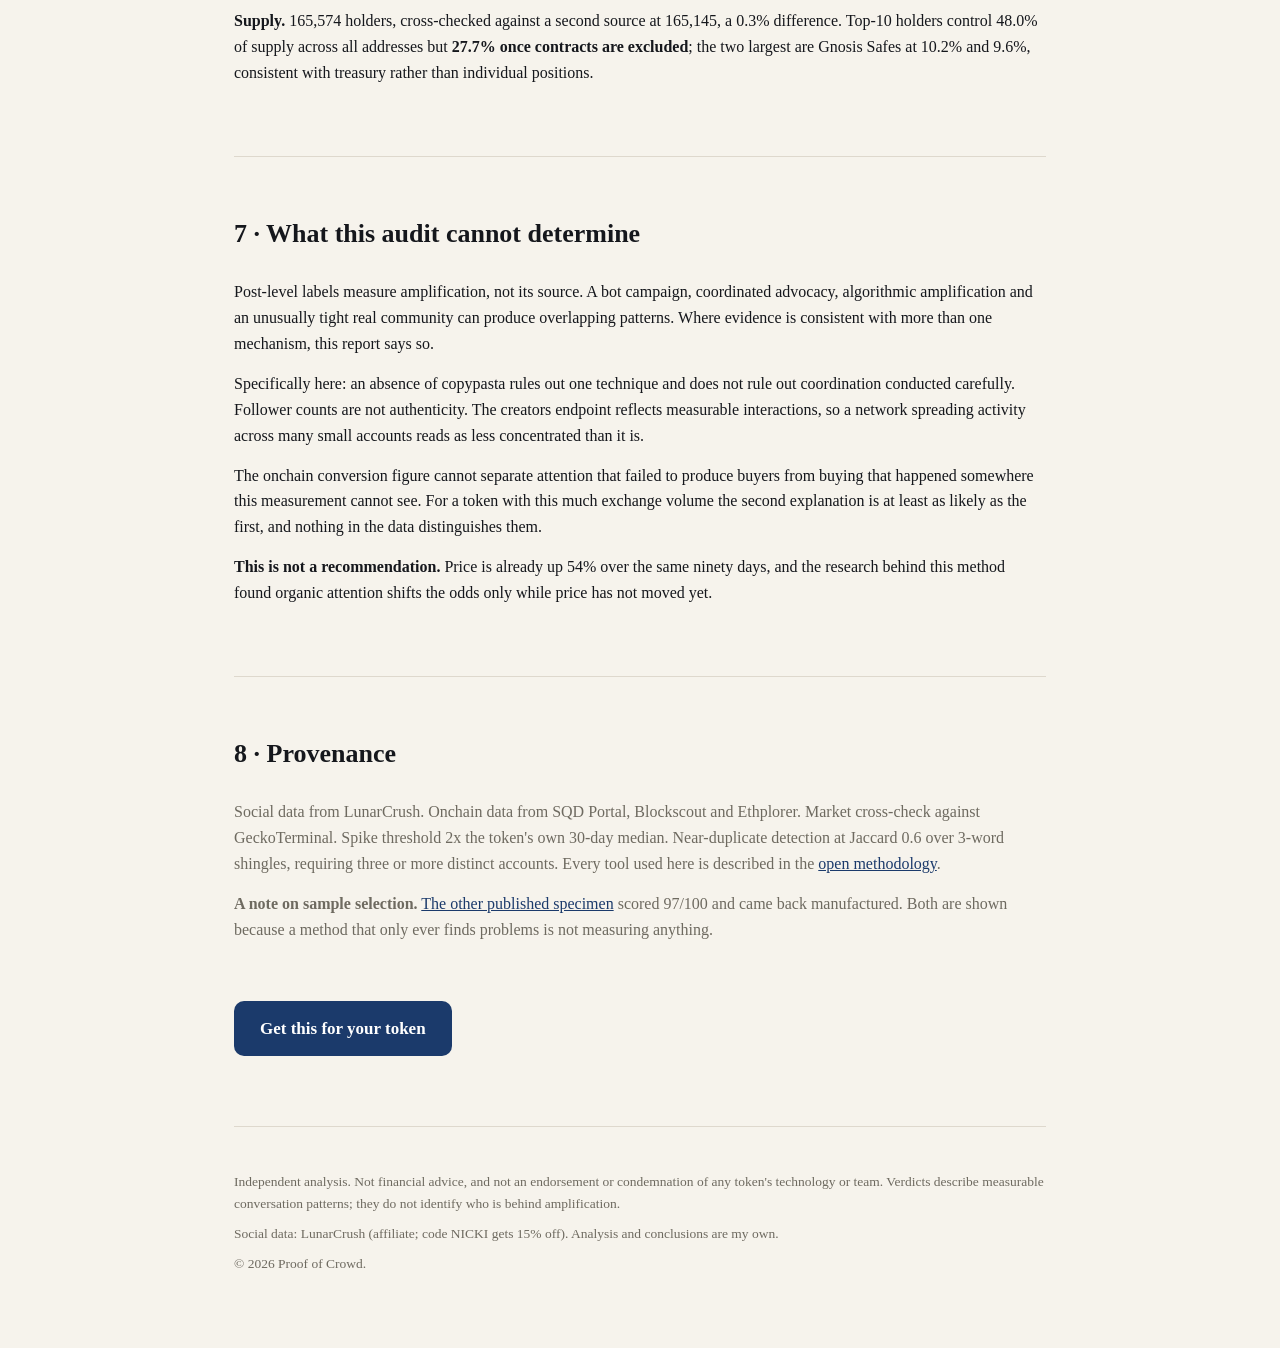
==== commit 689cb867: "One holder count, not two The supply paragraph said 165,585 where the rest of the report, the charts" ====
--- a/sample-fet.html
+++ b/sample-fet.html
@@ -173,7 +173,7 @@
   </table>
   <p>Both ranks fall once the comparison is fair, which is the expected direction for a mid-cap token previously measured against the whole market.</p>
   <p>Concentration still sits above the median for its band, which is the one thing an informed reader should push back on. It is not accompanied by any of the signals that usually travel with manufactured concentration.</p>
-  <p><strong>Supply.</strong> 165,585 holders, cross-checked against a second source at 165,145, a 0.3% difference. Top-10 holders control 48.0% of supply across all addresses but <strong>27.7% once contracts are excluded</strong>; the two largest are Gnosis Safes at 10.2% and 9.6%, consistent with treasury rather than individual positions.</p>
+  <p><strong>Supply.</strong> 165,574 holders, cross-checked against a second source at 165,145, a 0.3% difference. Top-10 holders control 48.0% of supply across all addresses but <strong>27.7% once contracts are excluded</strong>; the two largest are Gnosis Safes at 10.2% and 9.6%, consistent with treasury rather than individual positions.</p>
 </section>
 
 <section>
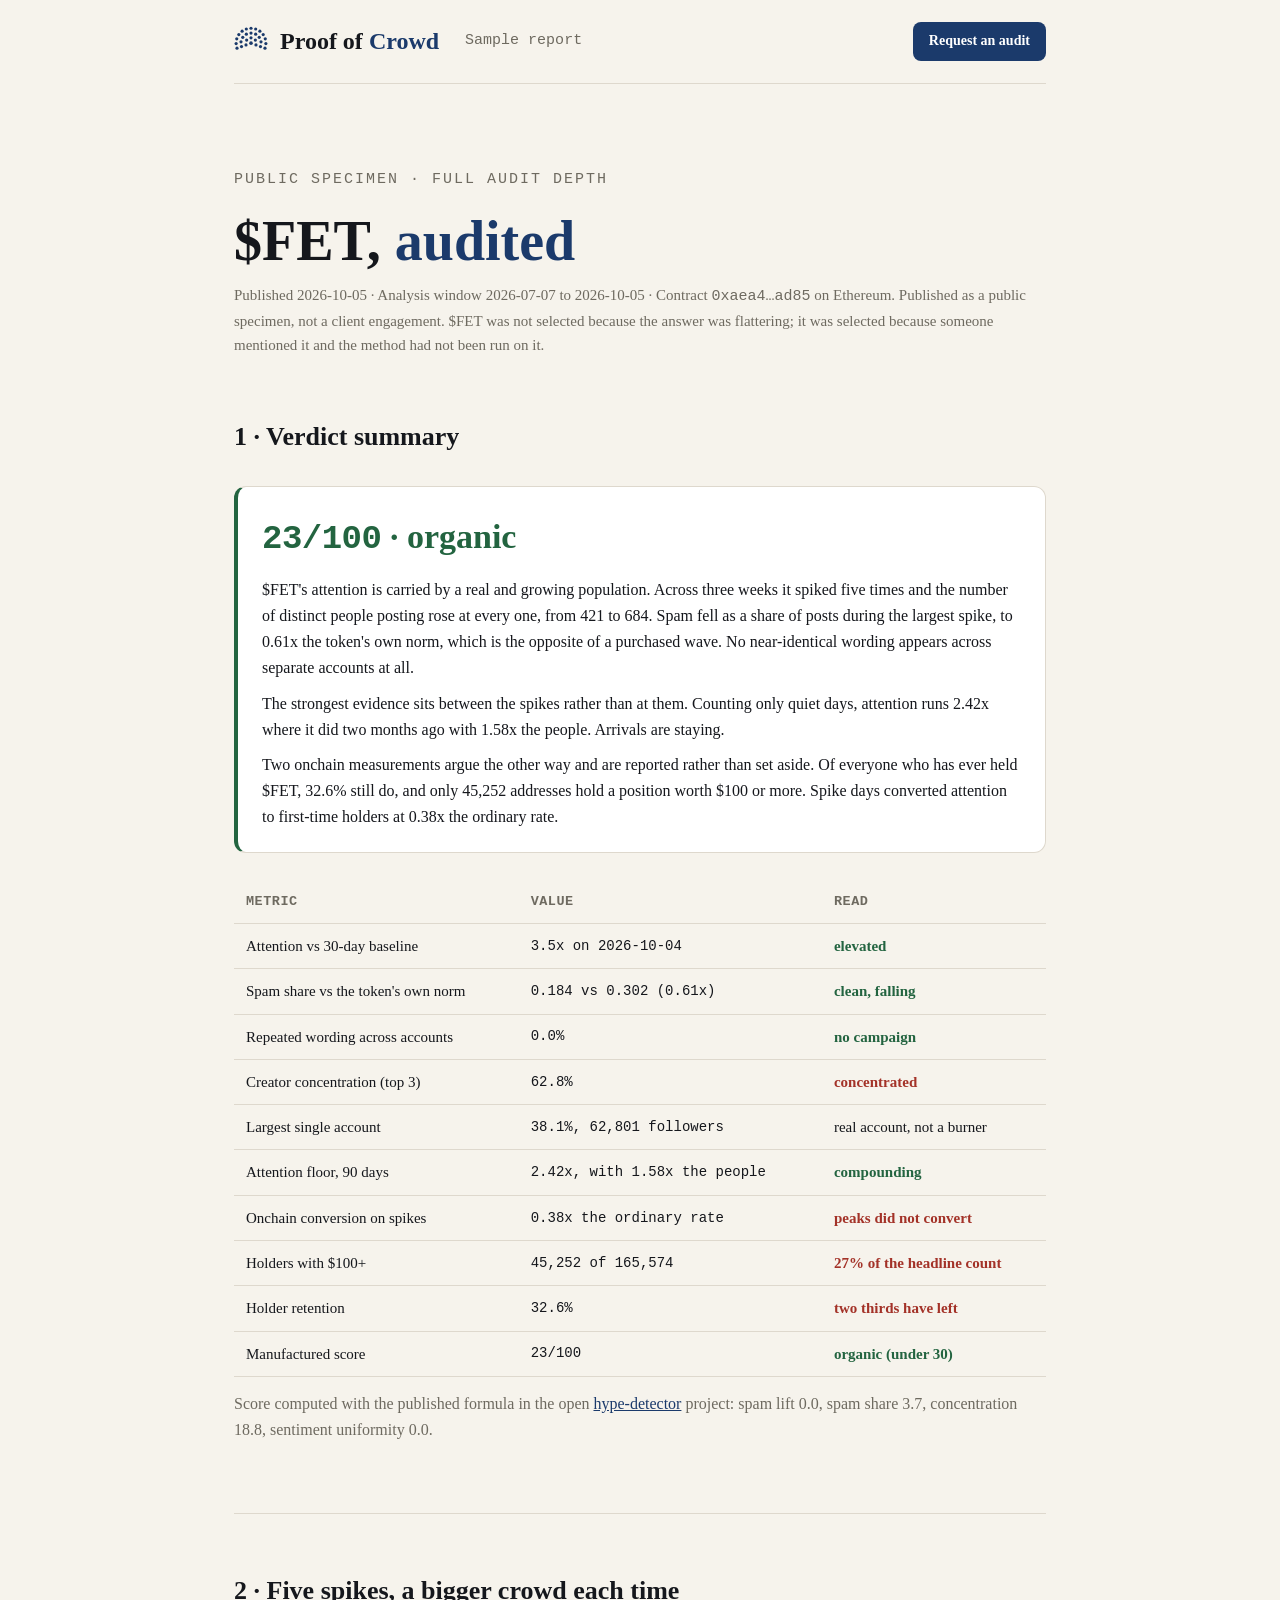
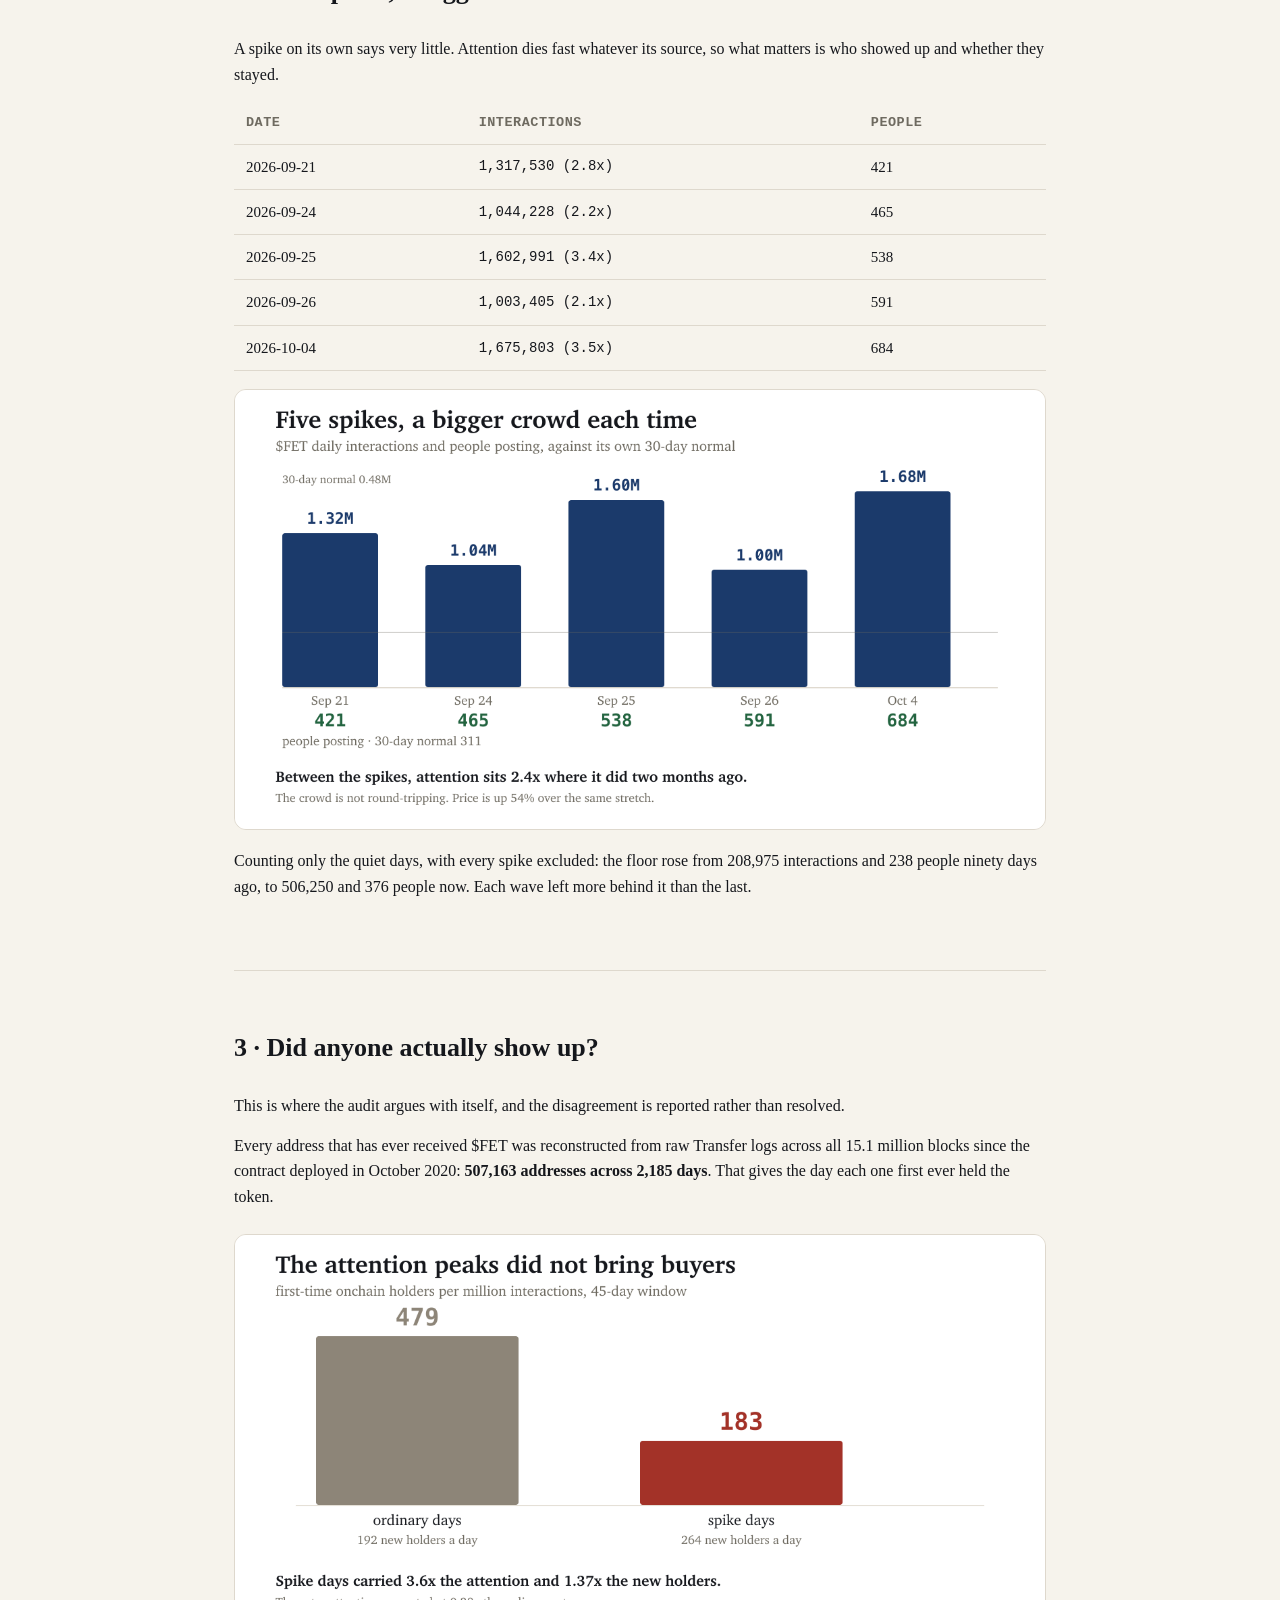
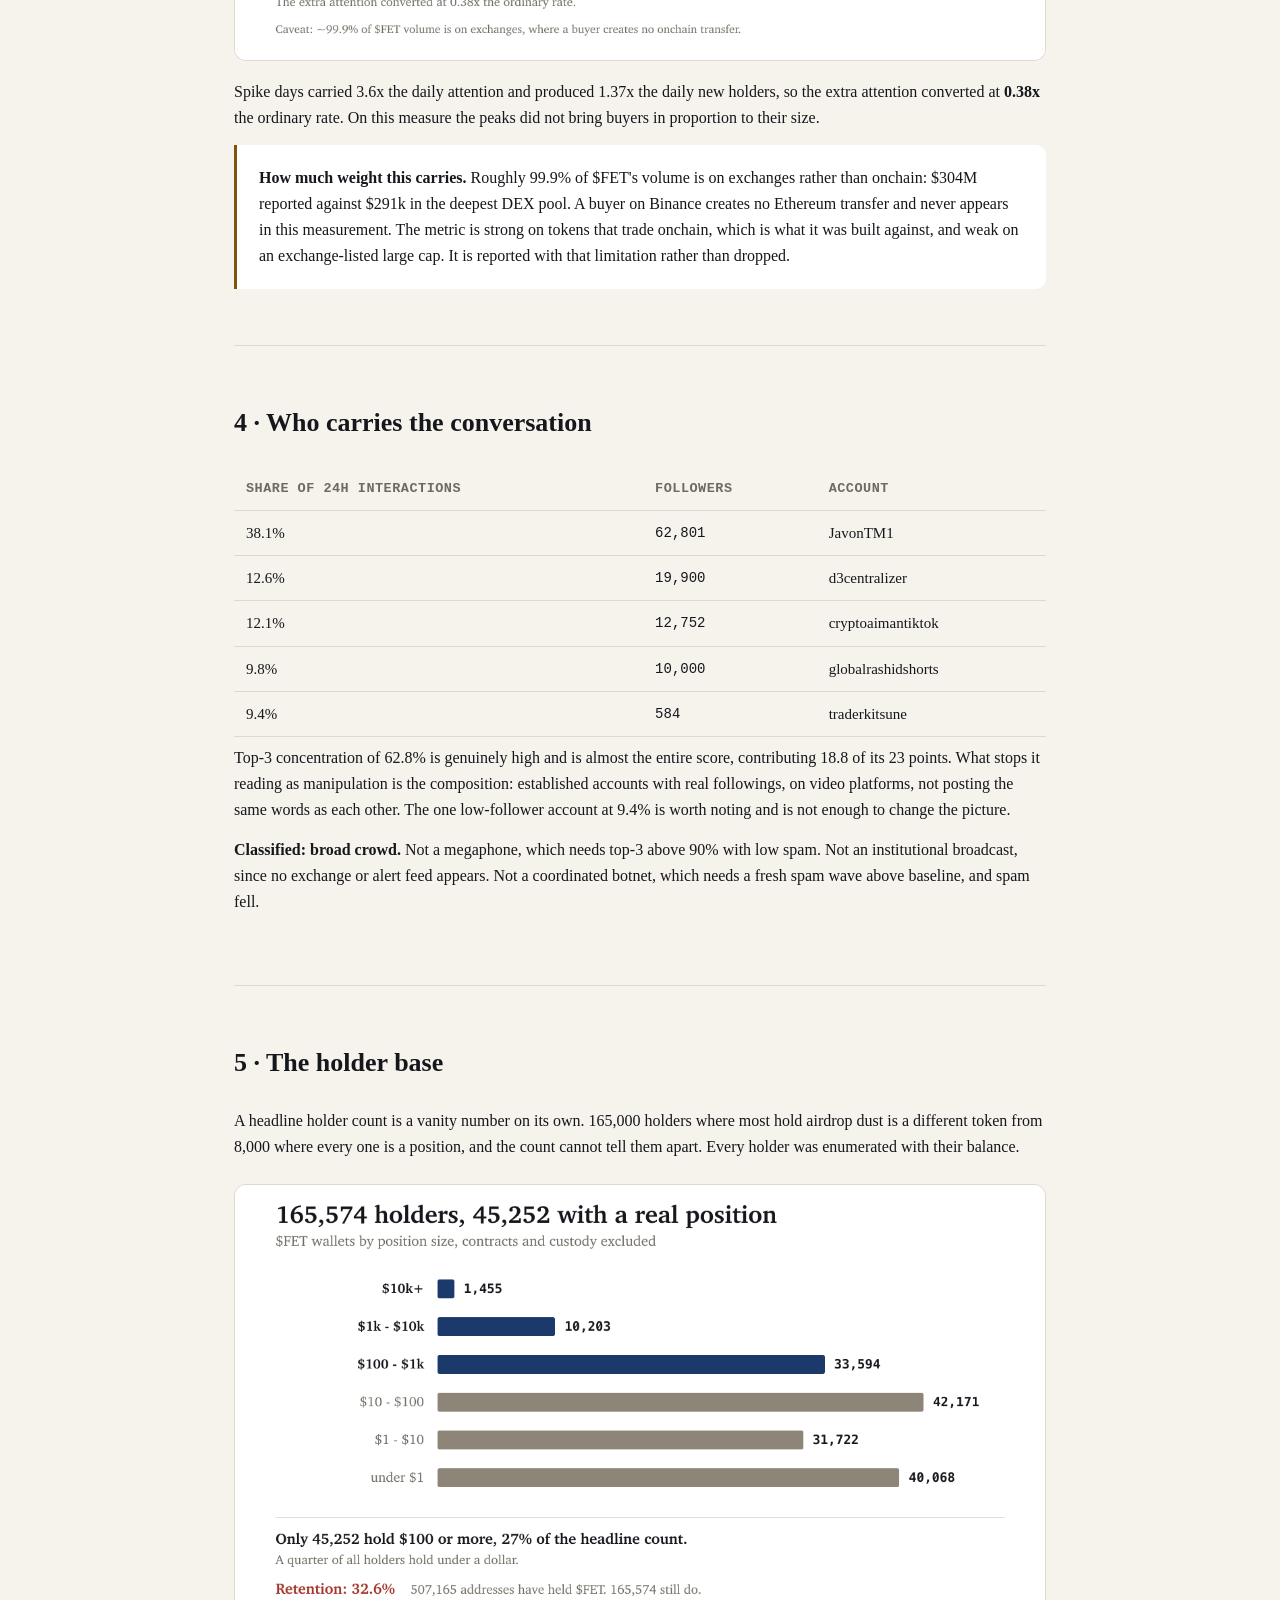
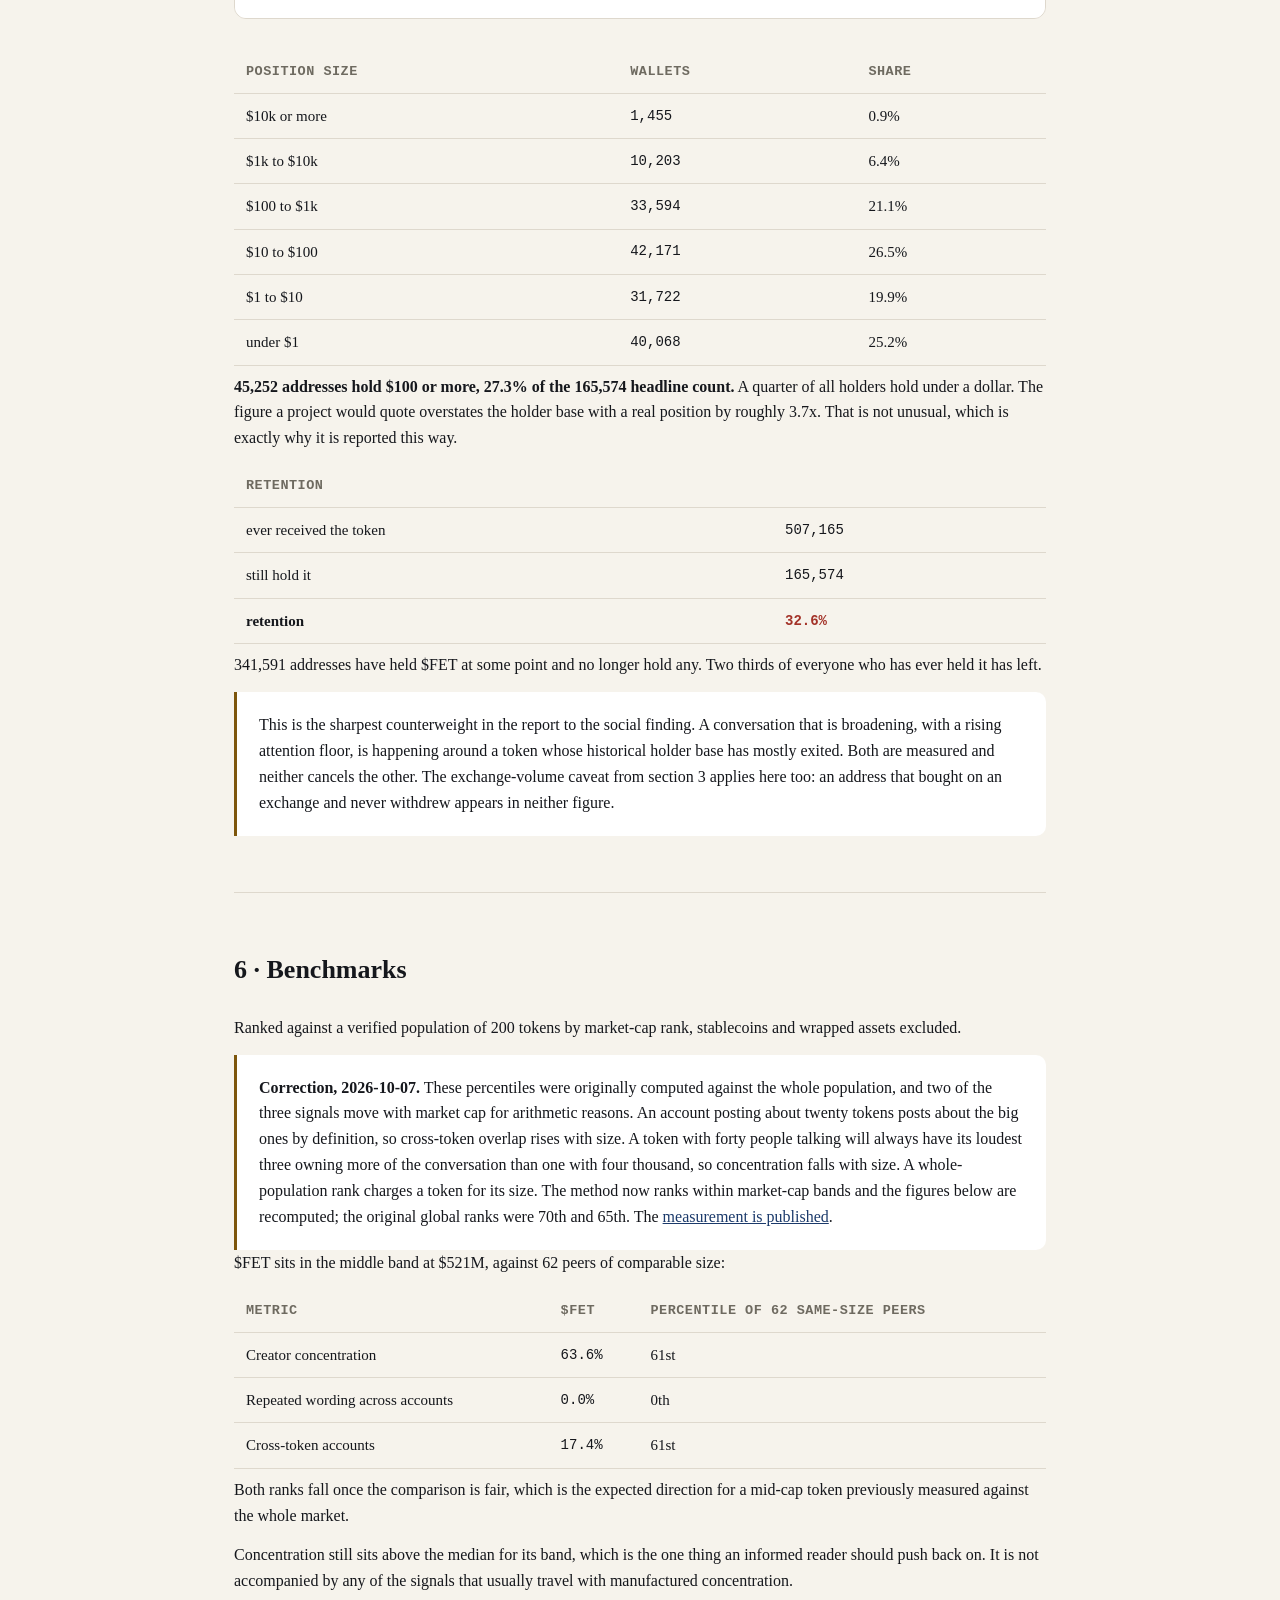
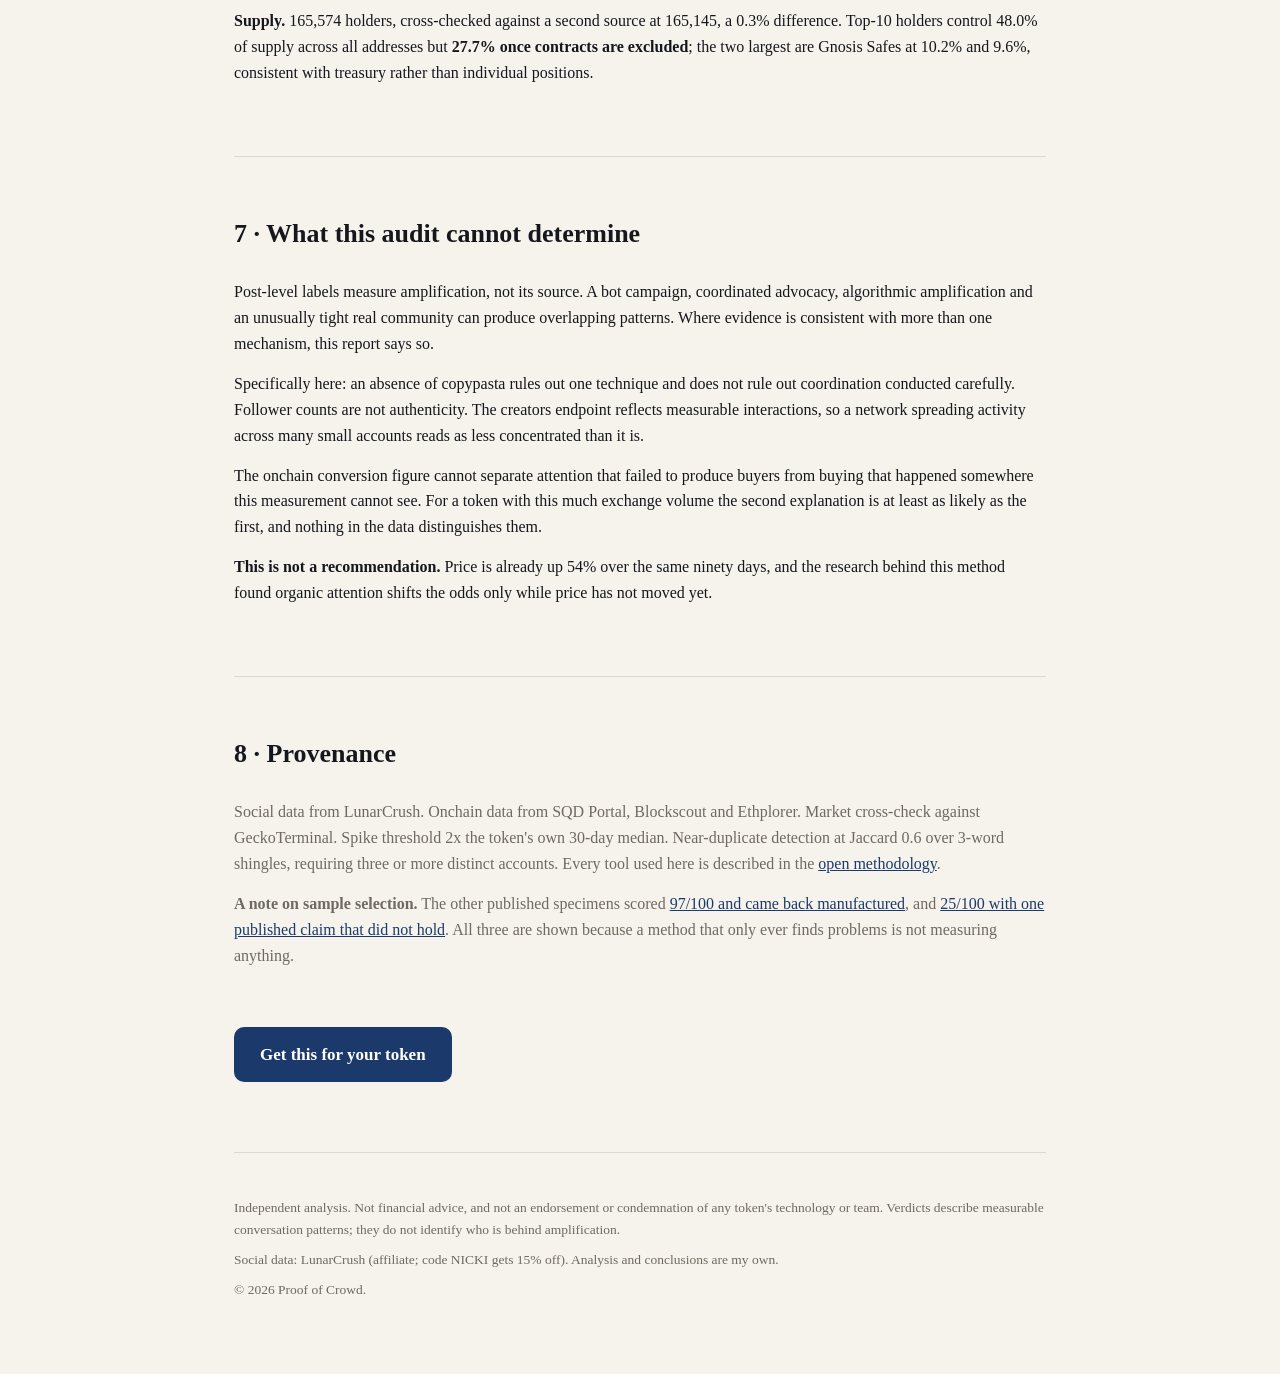
==== commit b61c2d80: "Publish the $LAPTOP audit as a third public specimen Uncommissioned. The token's founder published a" ====
--- a/sample-fet.html
+++ b/sample-fet.html
@@ -187,7 +187,7 @@
 <section>
   <h2>8 · Provenance</h2>
   <p class="sub">Social data from LunarCrush. Onchain data from SQD Portal, Blockscout and Ethplorer. Market cross-check against GeckoTerminal. Spike threshold 2x the token's own 30-day median. Near-duplicate detection at Jaccard 0.6 over 3-word shingles, requiring three or more distinct accounts. Every tool used here is described in the <a href="https://github.com/nickisanders/lunarcrush-projects">open methodology</a>.</p>
-  <p class="sub"><strong>A note on sample selection.</strong> <a href="sample.html">The other published specimen</a> scored 97/100 and came back manufactured. Both are shown because a method that only ever finds problems is not measuring anything.</p>
+  <p class="sub"><strong>A note on sample selection.</strong> The other published specimens scored <a href="sample.html">97/100 and came back manufactured</a>, and <a href="sample-laptop.html">25/100 with one published claim that did not hold</a>. All three are shown because a method that only ever finds problems is not measuring anything.</p>
   <p style="margin-top: 24px;"><a class="cta" href="./#contact">Get this for your token</a></p>
 </section>
 
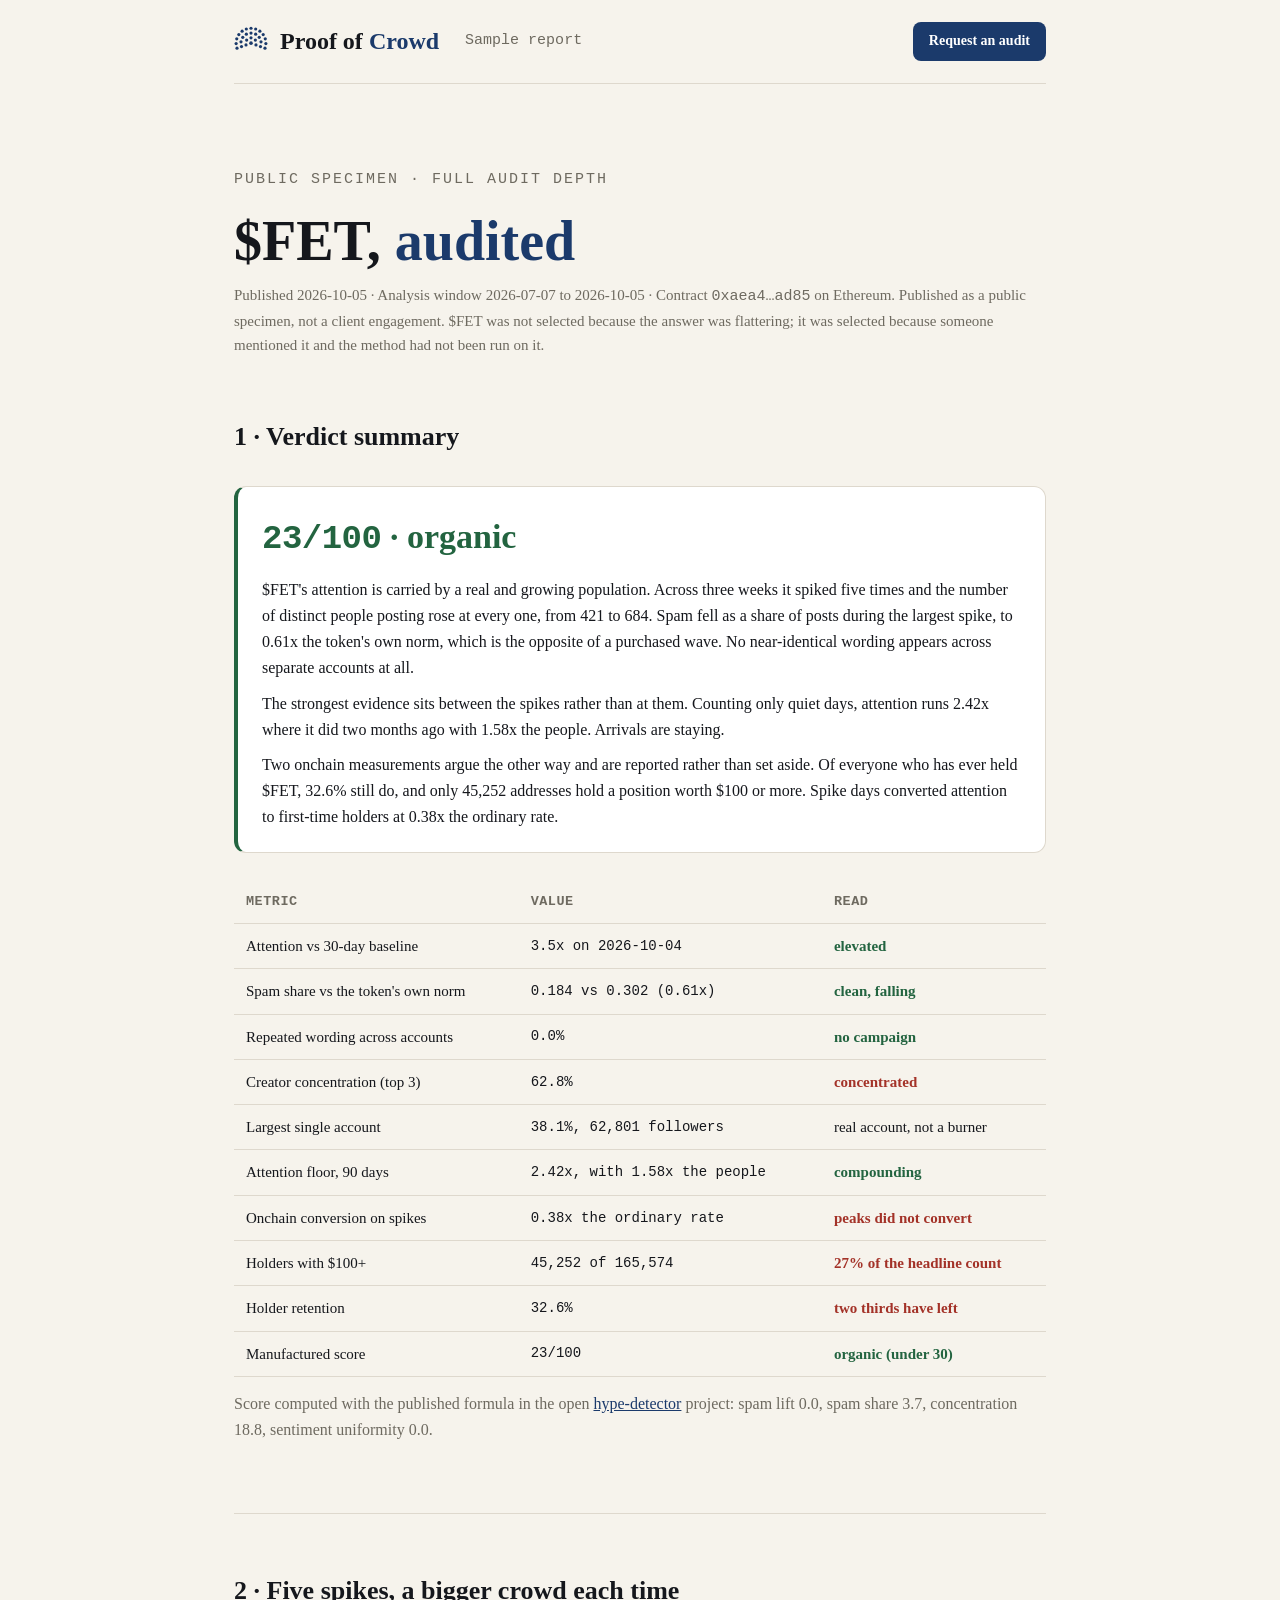
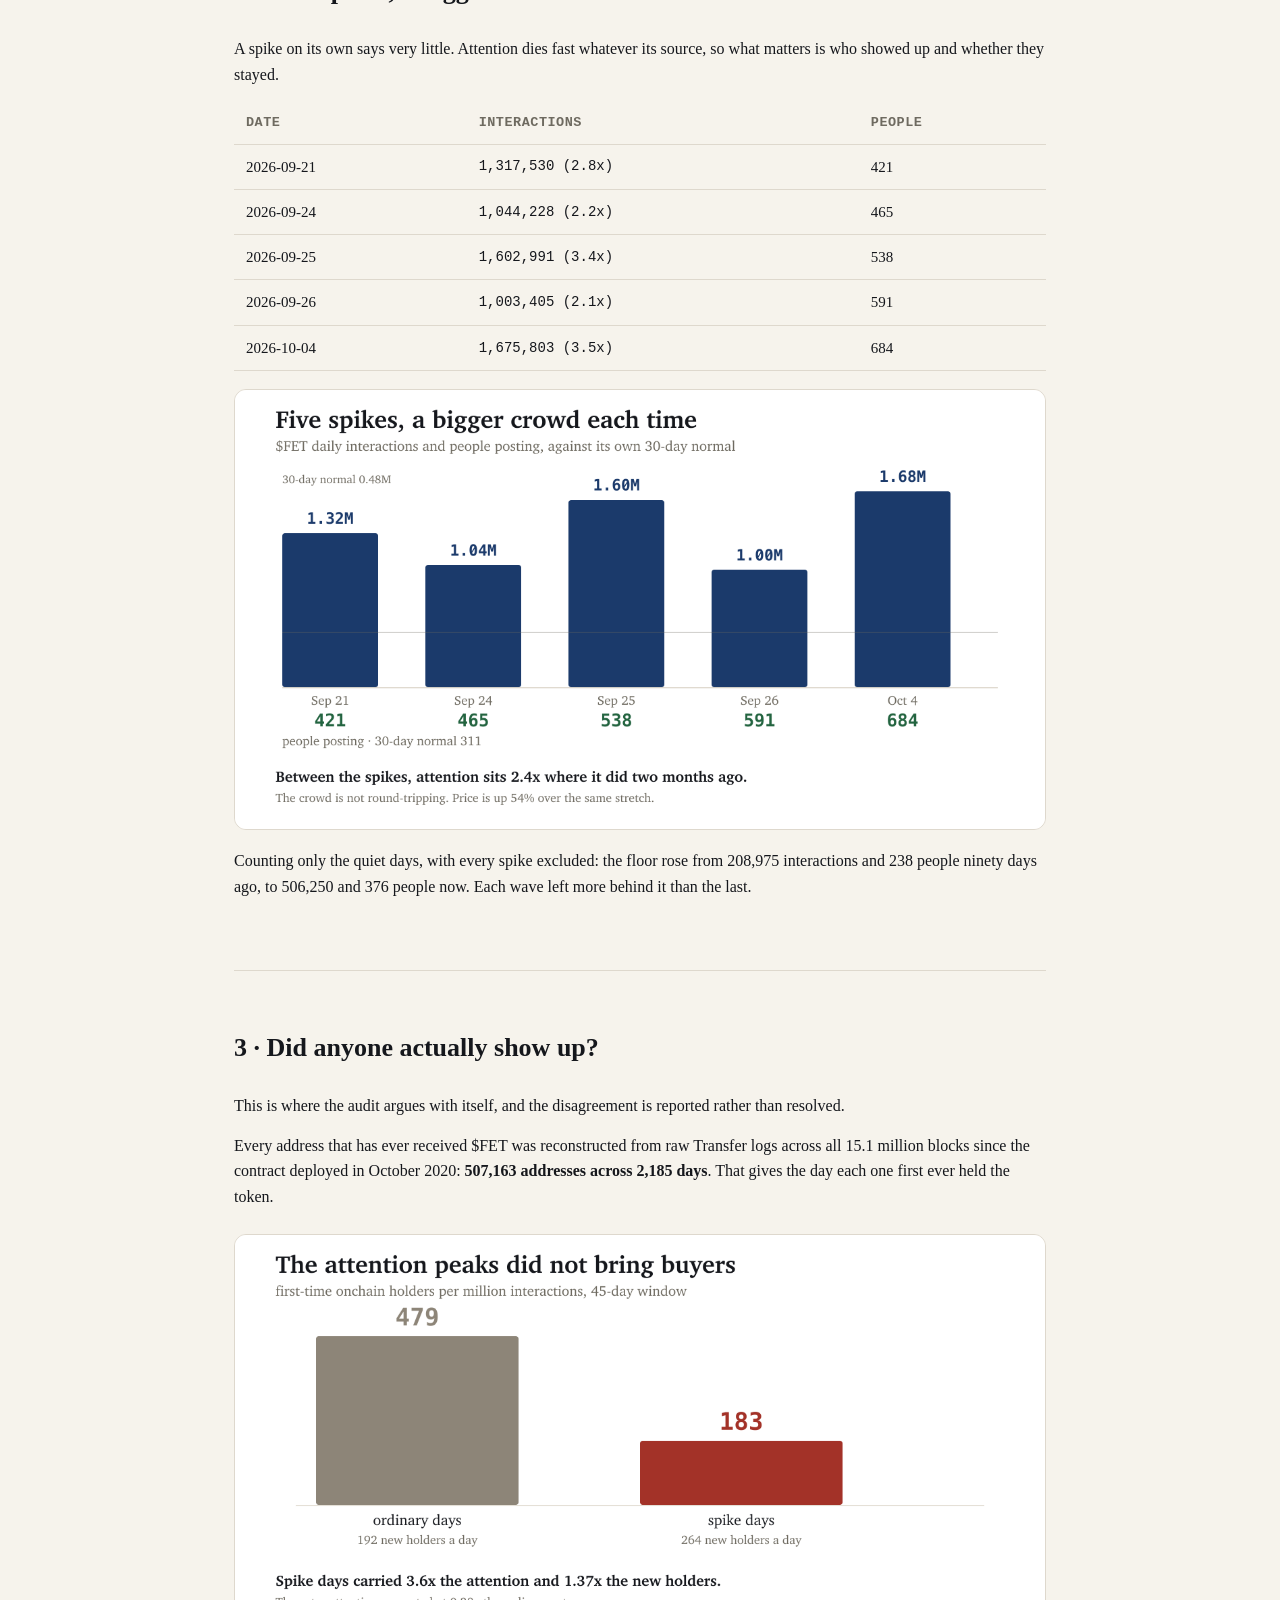
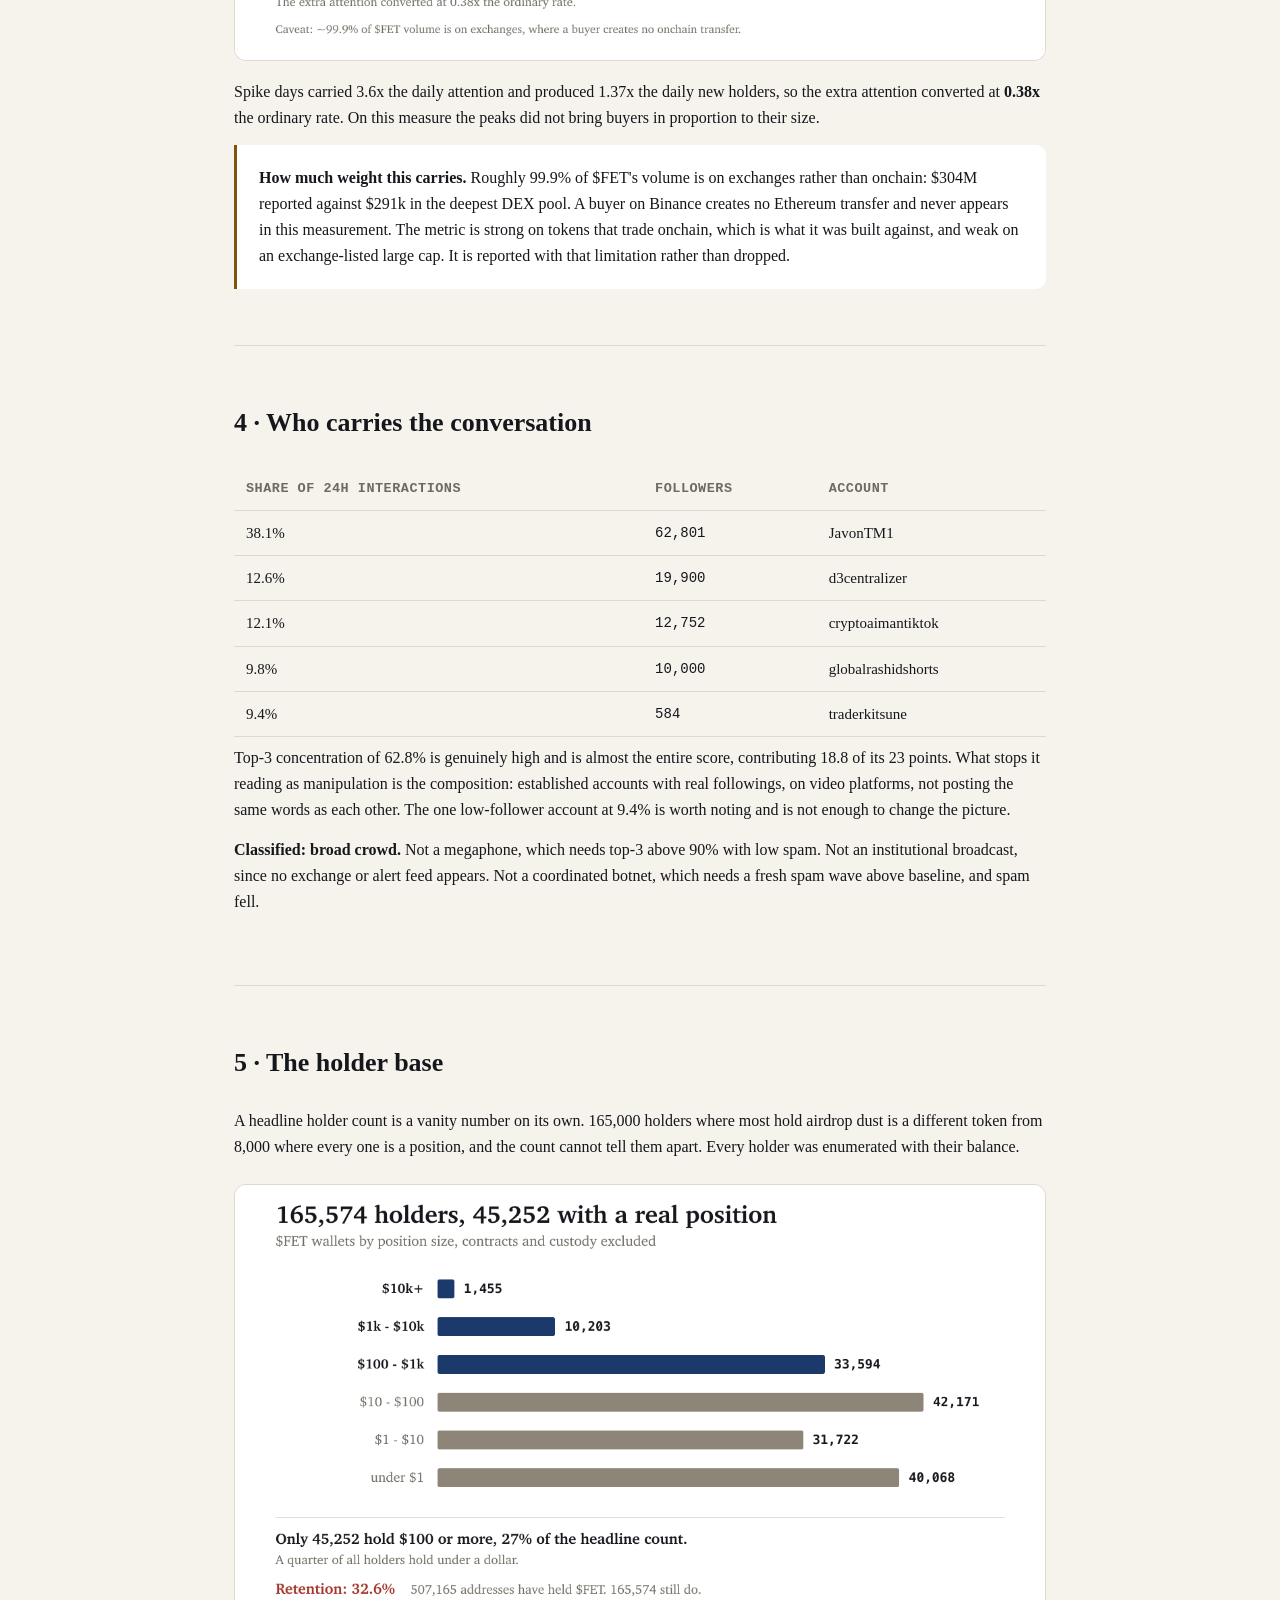
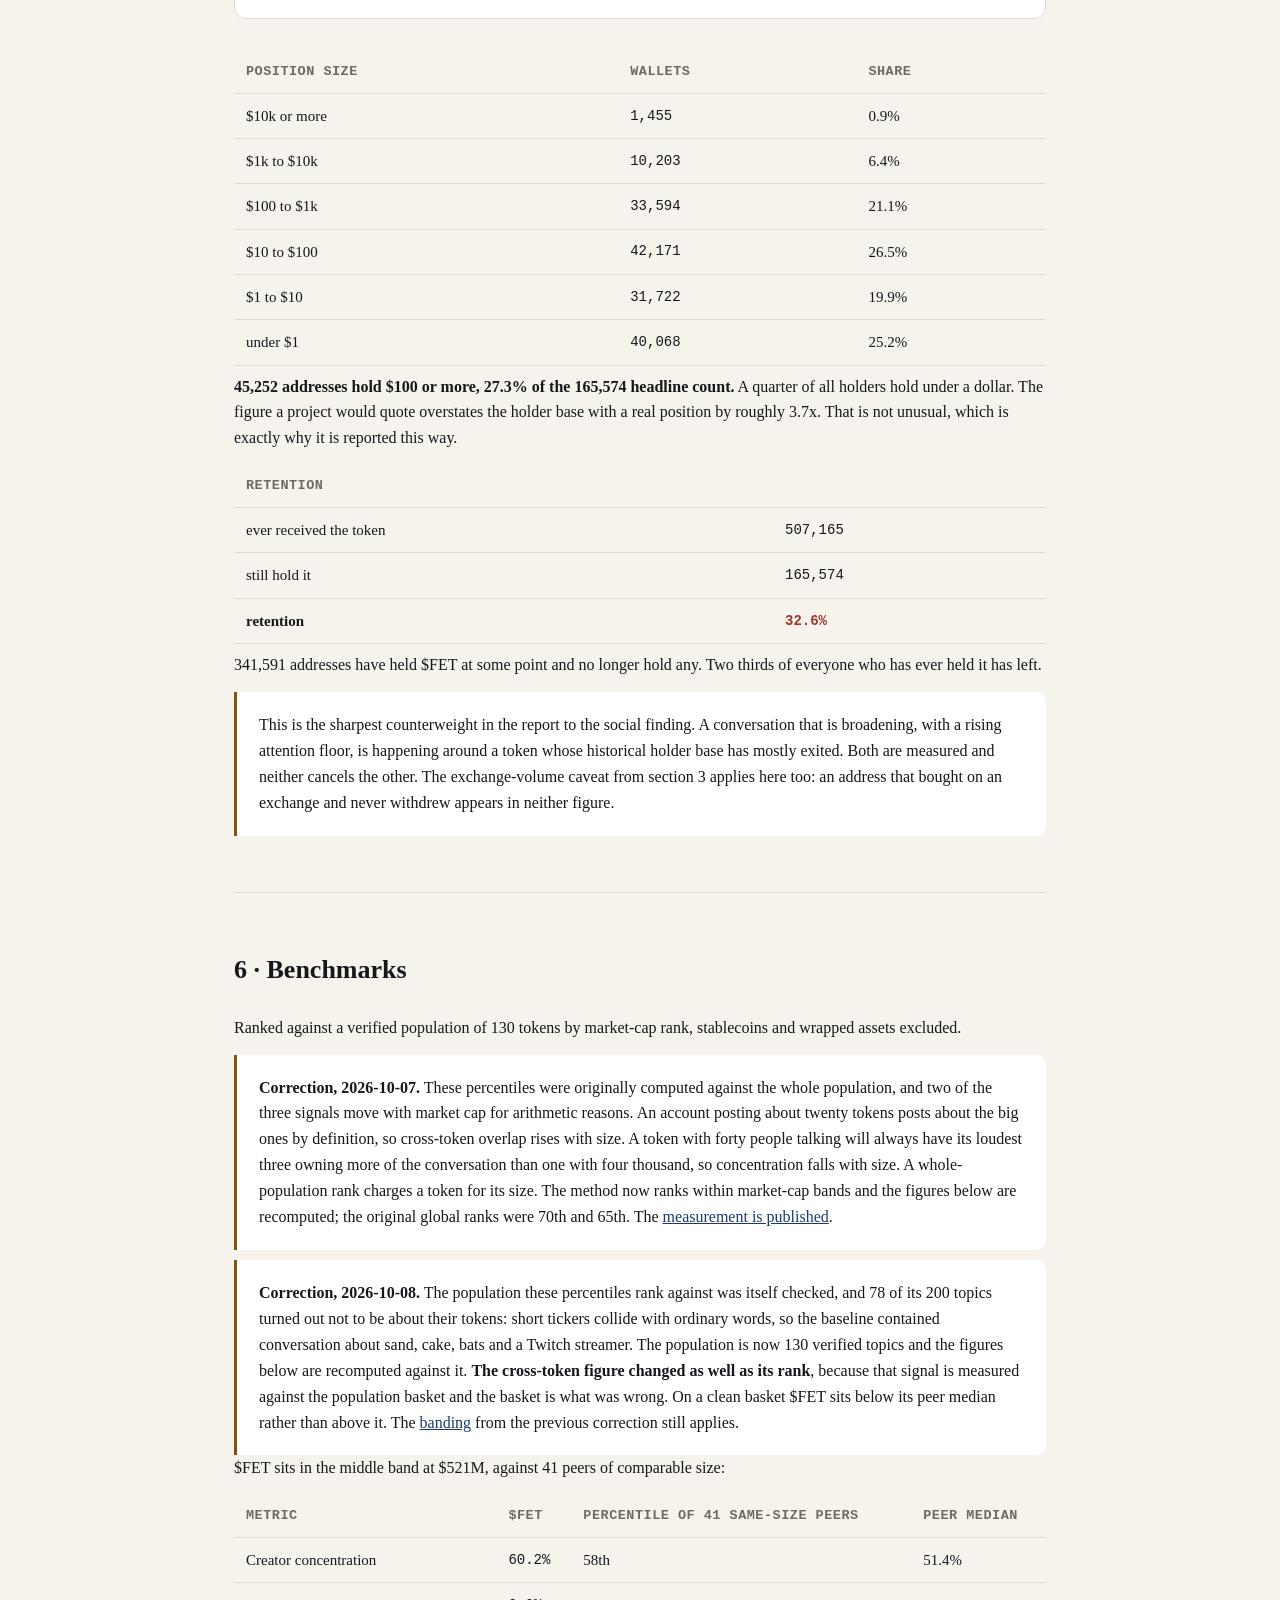
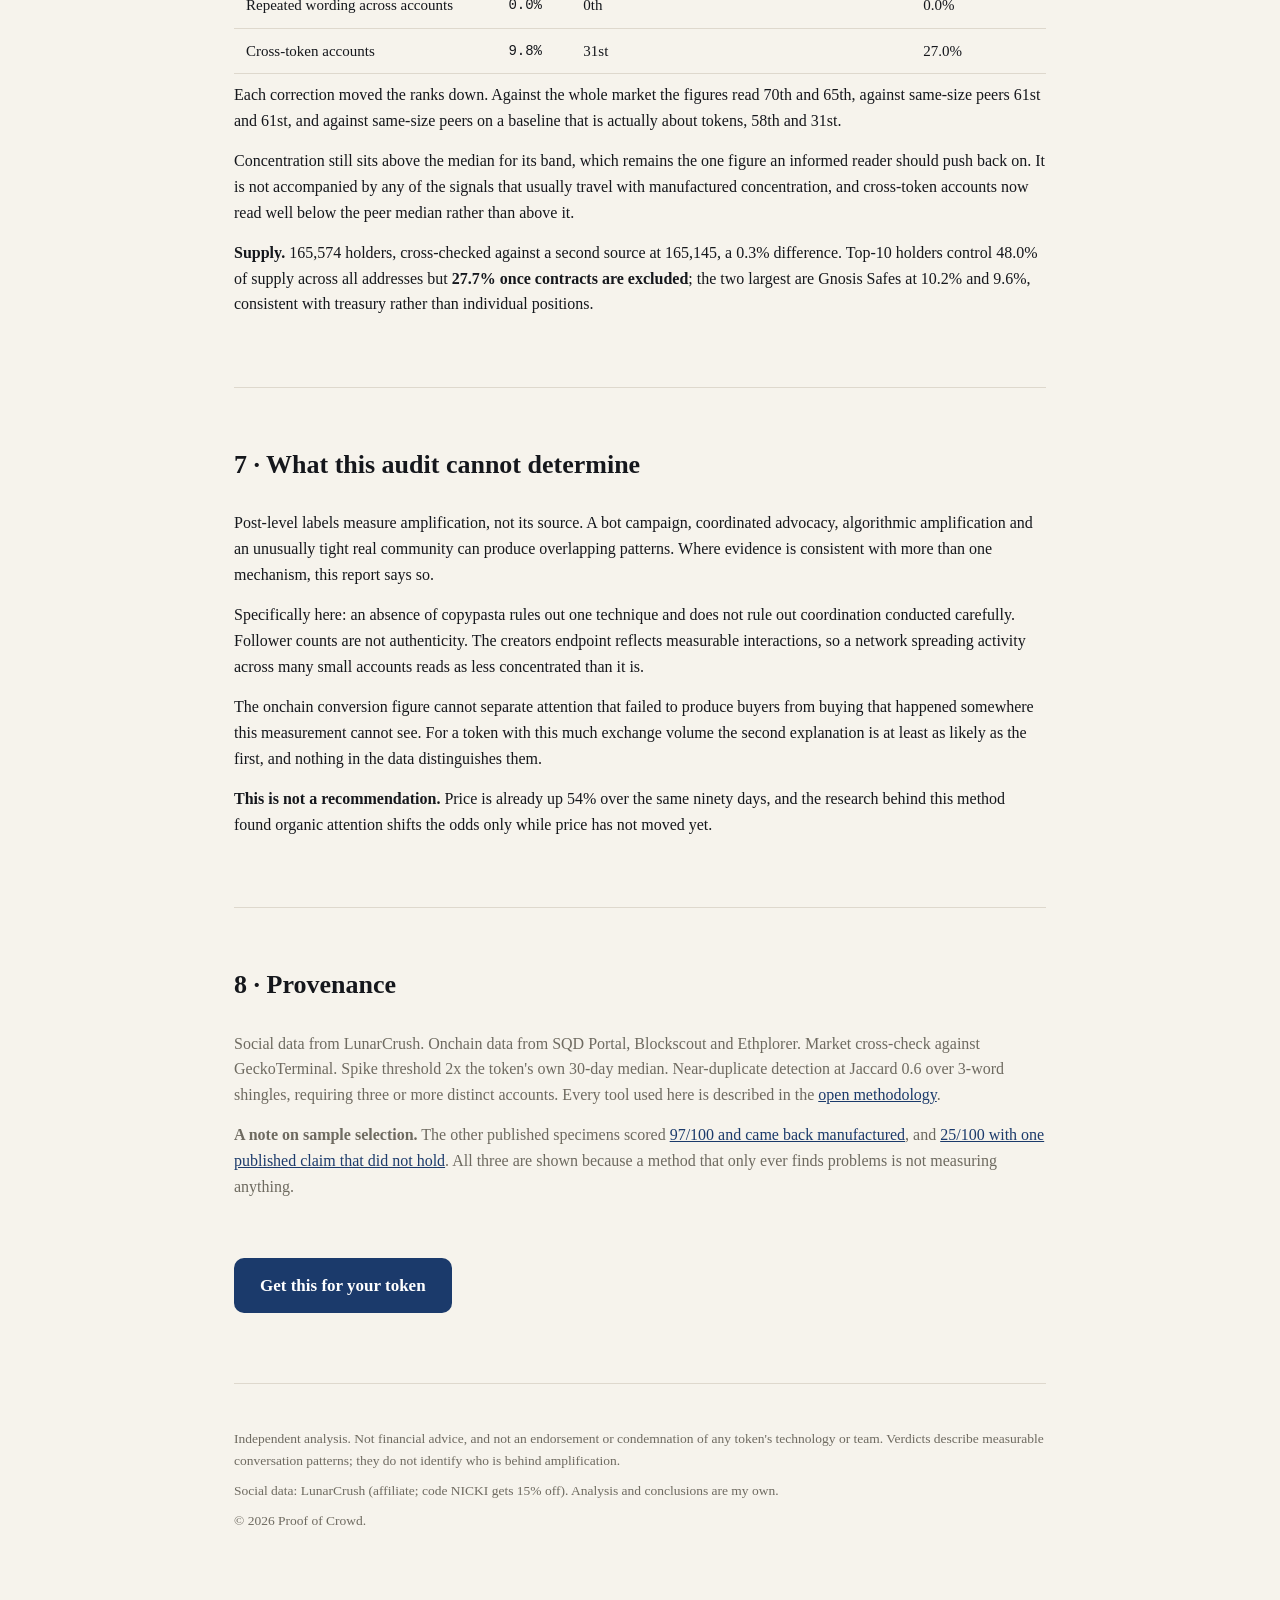
==== commit 18383b3a: "$FET specimen: recompute against a population that is about tokens The percentiles ranked $FET again" ====
--- a/sample-fet.html
+++ b/sample-fet.html
@@ -160,19 +160,22 @@
 
 <section>
   <h2>6 · Benchmarks</h2>
-  <p>Ranked against a verified population of 200 tokens by market-cap rank, stablecoins and wrapped assets excluded.</p>
+  <p>Ranked against a verified population of 130 tokens by market-cap rank, stablecoins and wrapped assets excluded.</p>
   <div class="integrity">
     <p style="margin:0"><strong>Correction, 2026-10-07.</strong> These percentiles were originally computed against the whole population, and two of the three signals move with market cap for arithmetic reasons. An account posting about twenty tokens posts about the big ones by definition, so cross-token overlap rises with size. A token with forty people talking will always have its loudest three owning more of the conversation than one with four thousand, so concentration falls with size. A whole-population rank charges a token for its size. The method now ranks within market-cap bands and the figures below are recomputed; the original global ranks were 70th and 65th. The <a href="https://github.com/nickisanders/lunarcrush-projects/tree/main/projects/size-bias">measurement is published</a>.</p>
   </div>
-  <p>$FET sits in the middle band at $521M, against 62 peers of comparable size:</p>
-  <table class="report-table">
-    <tr><th>Metric</th><th>$FET</th><th>Percentile of 62 same-size peers</th></tr>
-    <tr><td>Creator concentration</td><td>63.6%</td><td>61st</td></tr>
-    <tr><td>Repeated wording across accounts</td><td>0.0%</td><td>0th</td></tr>
-    <tr><td>Cross-token accounts</td><td>17.4%</td><td>61st</td></tr>
-  </table>
-  <p>Both ranks fall once the comparison is fair, which is the expected direction for a mid-cap token previously measured against the whole market.</p>
-  <p>Concentration still sits above the median for its band, which is the one thing an informed reader should push back on. It is not accompanied by any of the signals that usually travel with manufactured concentration.</p>
+  <div class="integrity">
+    <p style="margin:0"><strong>Correction, 2026-10-08.</strong> The population these percentiles rank against was itself checked, and 78 of its 200 topics turned out not to be about their tokens: short tickers collide with ordinary words, so the baseline contained conversation about sand, cake, bats and a Twitch streamer. The population is now 130 verified topics and the figures below are recomputed against it. <strong>The cross-token figure changed as well as its rank</strong>, because that signal is measured against the population basket and the basket is what was wrong. On a clean basket $FET sits below its peer median rather than above it. The <a href="https://github.com/nickisanders/lunarcrush-projects/tree/main/projects/size-bias">banding</a> from the previous correction still applies.</p>
+  </div>
+  <p>$FET sits in the middle band at $521M, against 41 peers of comparable size:</p>
+  <table class="report-table">
+    <tr><th>Metric</th><th>$FET</th><th>Percentile of 41 same-size peers</th><th>Peer median</th></tr>
+    <tr><td>Creator concentration</td><td>60.2%</td><td>58th</td><td>51.4%</td></tr>
+    <tr><td>Repeated wording across accounts</td><td>0.0%</td><td>0th</td><td>0.0%</td></tr>
+    <tr><td>Cross-token accounts</td><td>9.8%</td><td>31st</td><td>27.0%</td></tr>
+  </table>
+  <p>Each correction moved the ranks down. Against the whole market the figures read 70th and 65th, against same-size peers 61st and 61st, and against same-size peers on a baseline that is actually about tokens, 58th and 31st.</p>
+  <p>Concentration still sits above the median for its band, which remains the one figure an informed reader should push back on. It is not accompanied by any of the signals that usually travel with manufactured concentration, and cross-token accounts now read well below the peer median rather than above it.</p>
   <p><strong>Supply.</strong> 165,574 holders, cross-checked against a second source at 165,145, a 0.3% difference. Top-10 holders control 48.0% of supply across all addresses but <strong>27.7% once contracts are excluded</strong>; the two largest are Gnosis Safes at 10.2% and 9.6%, consistent with treasury rather than individual positions.</p>
 </section>
 
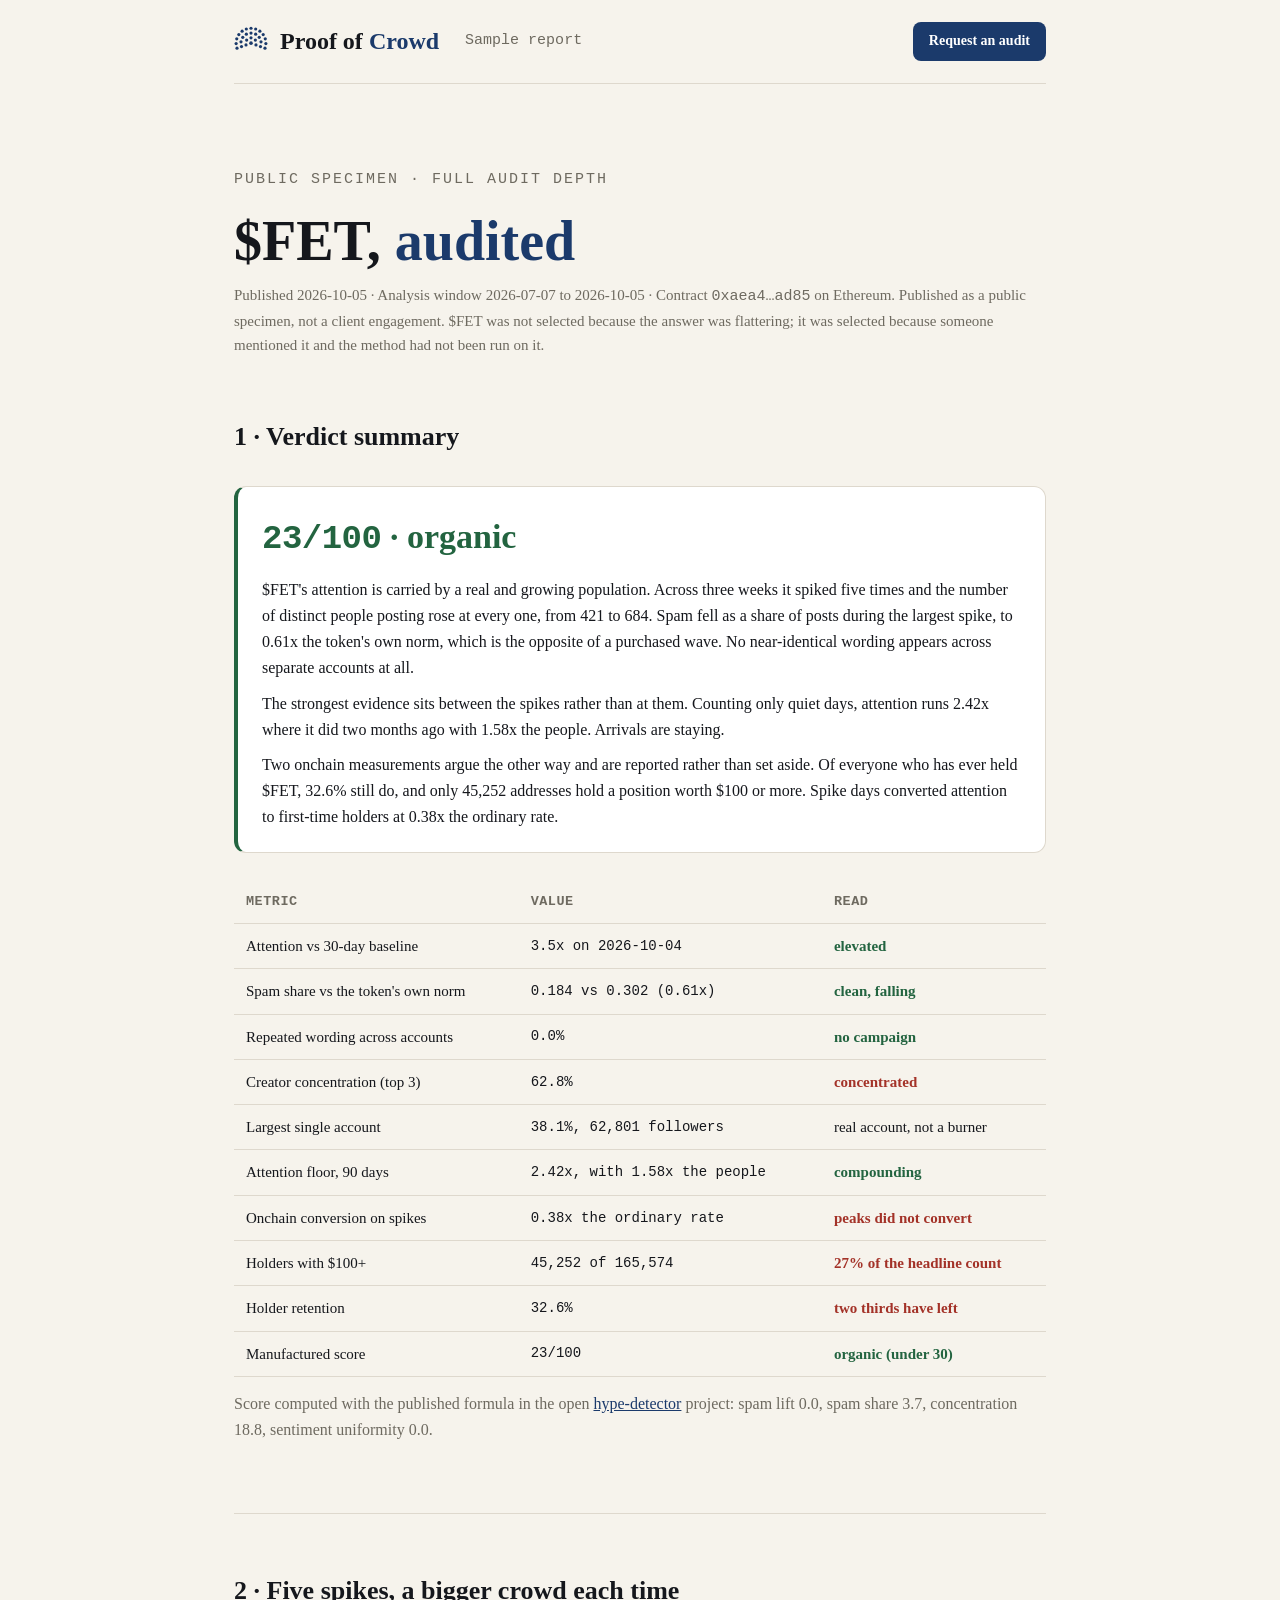
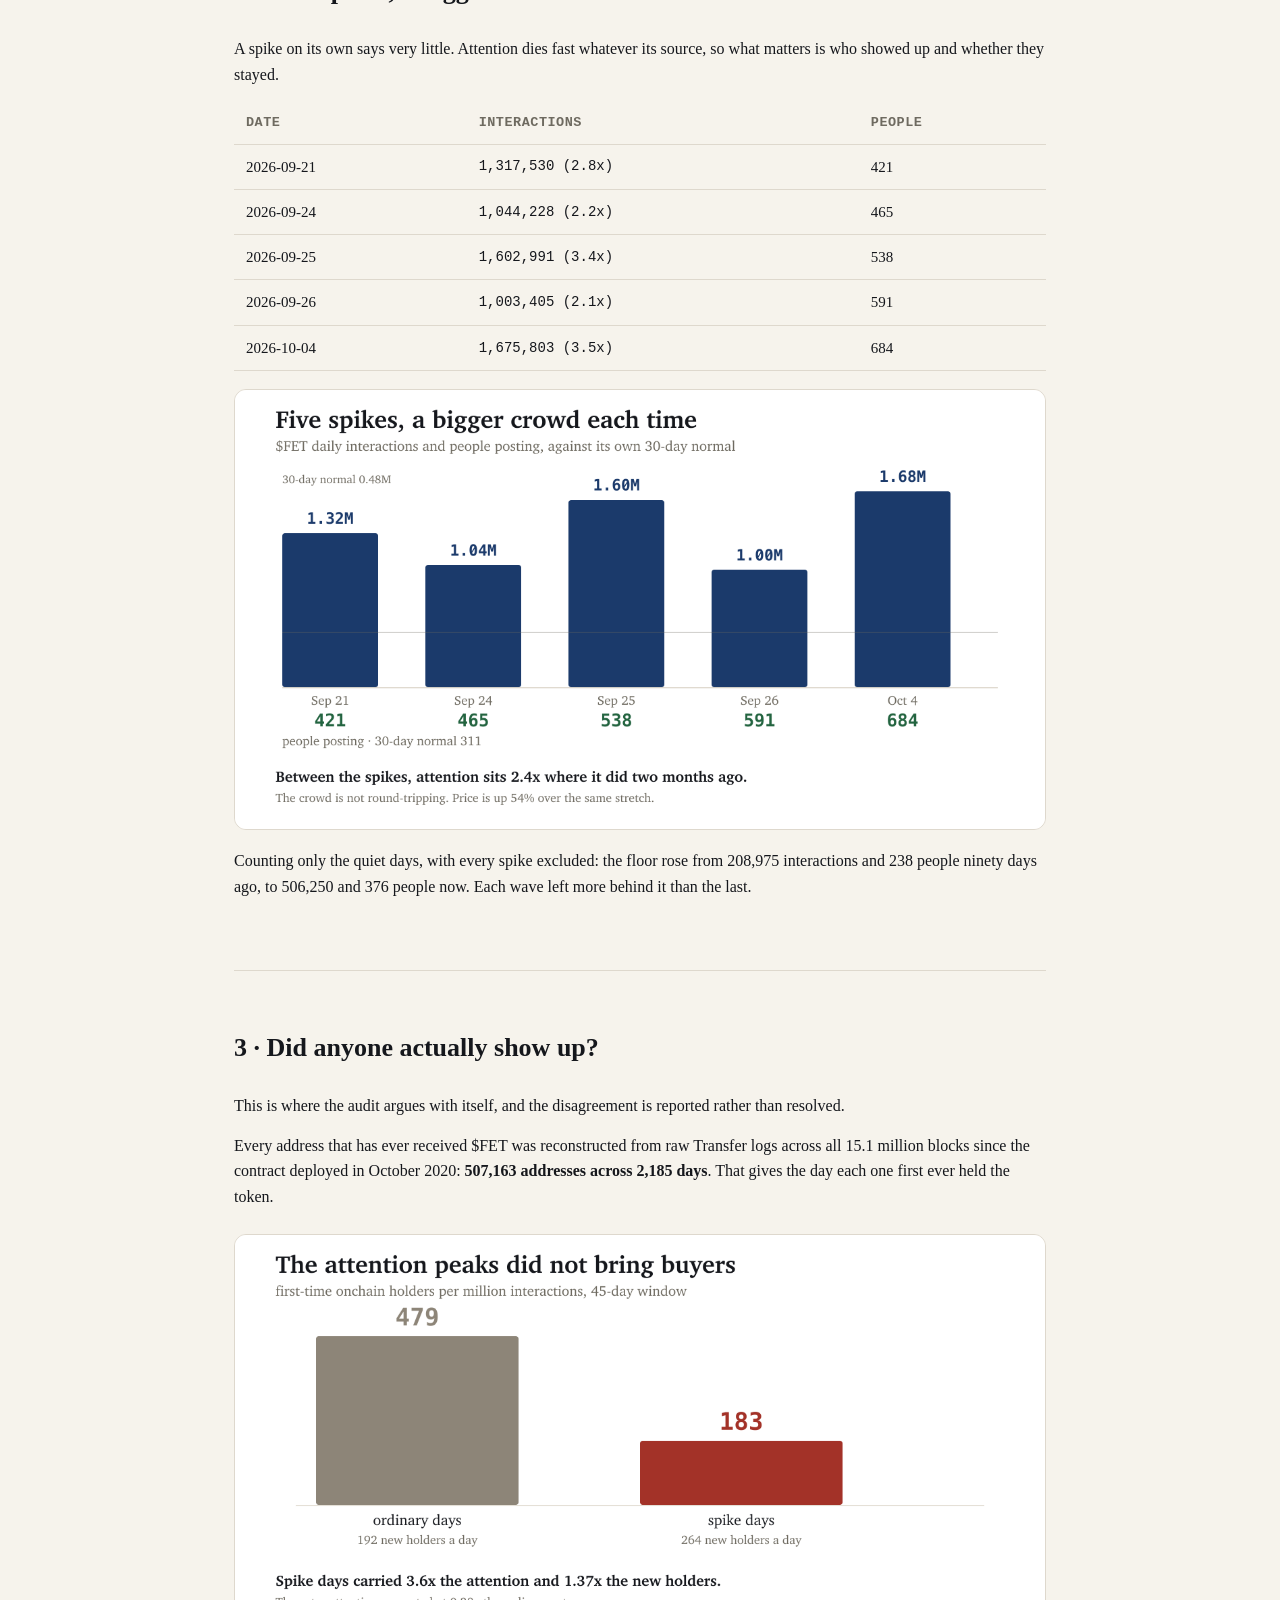
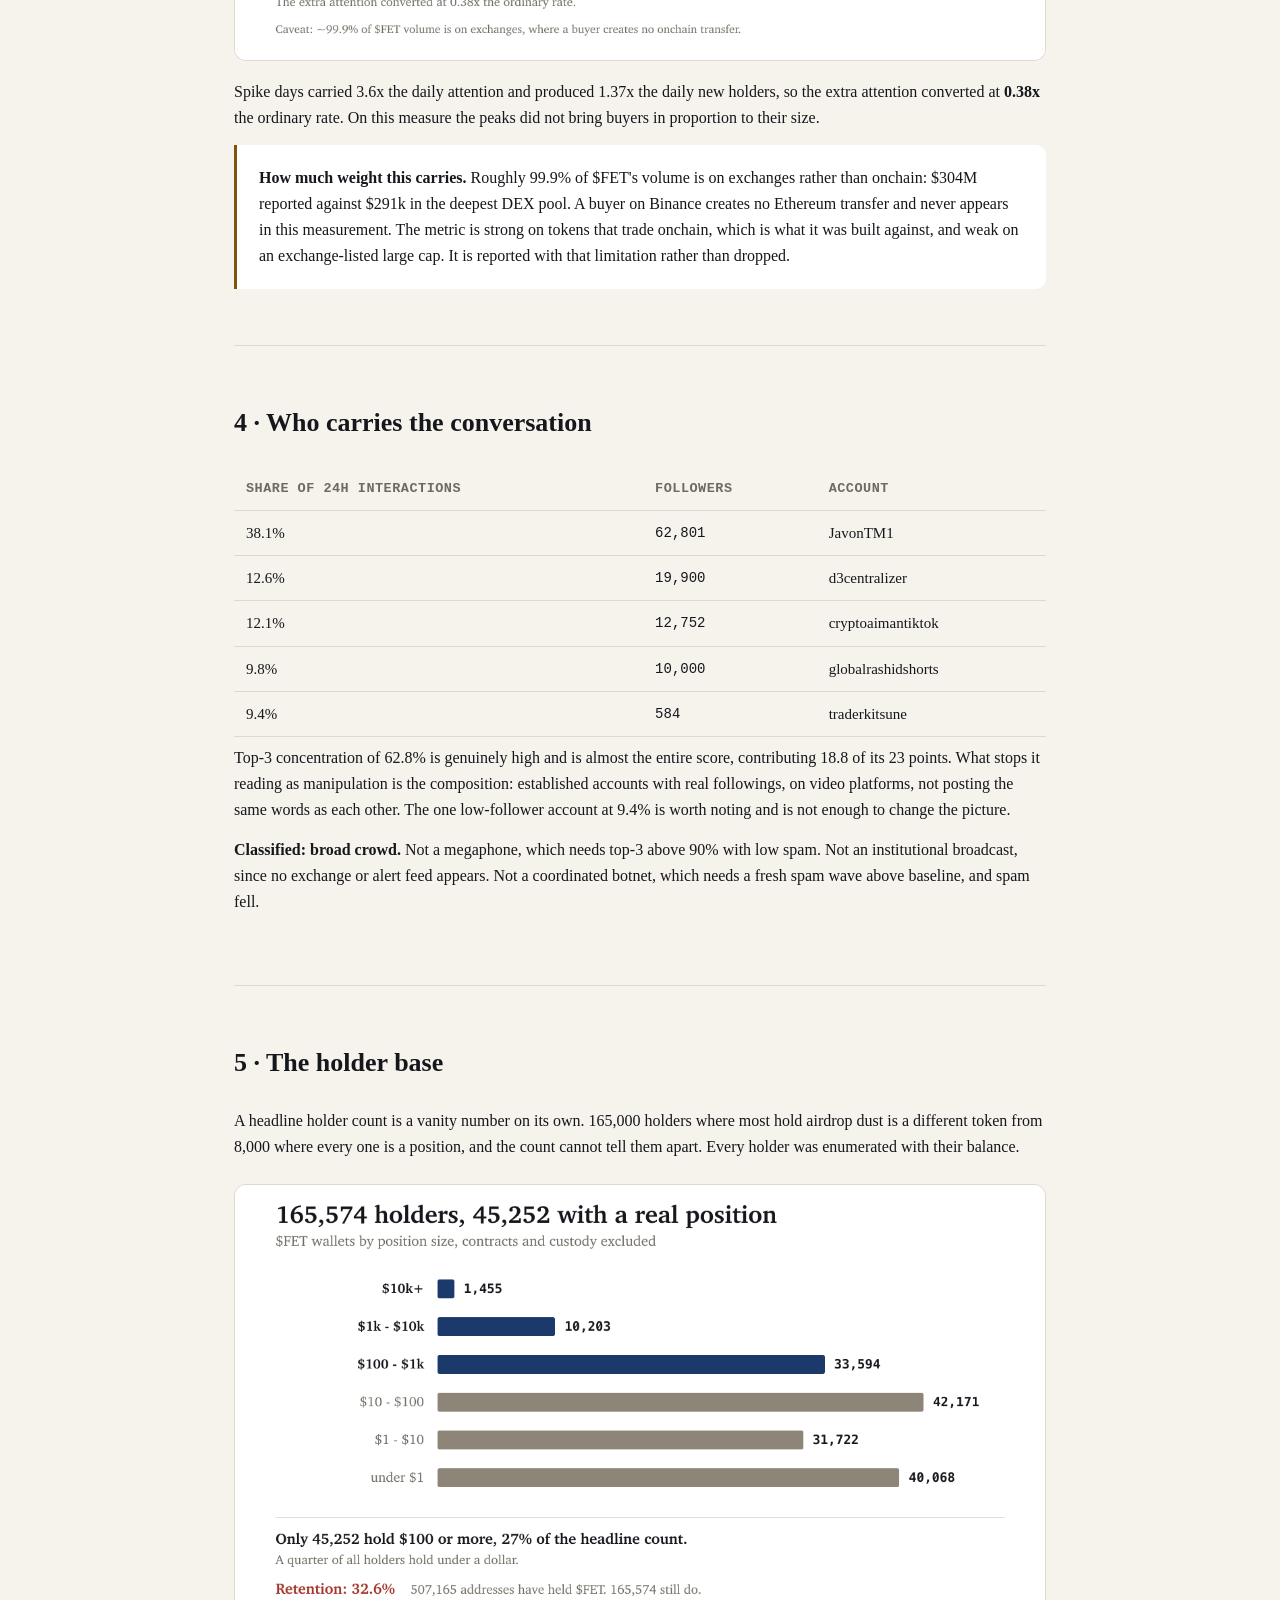
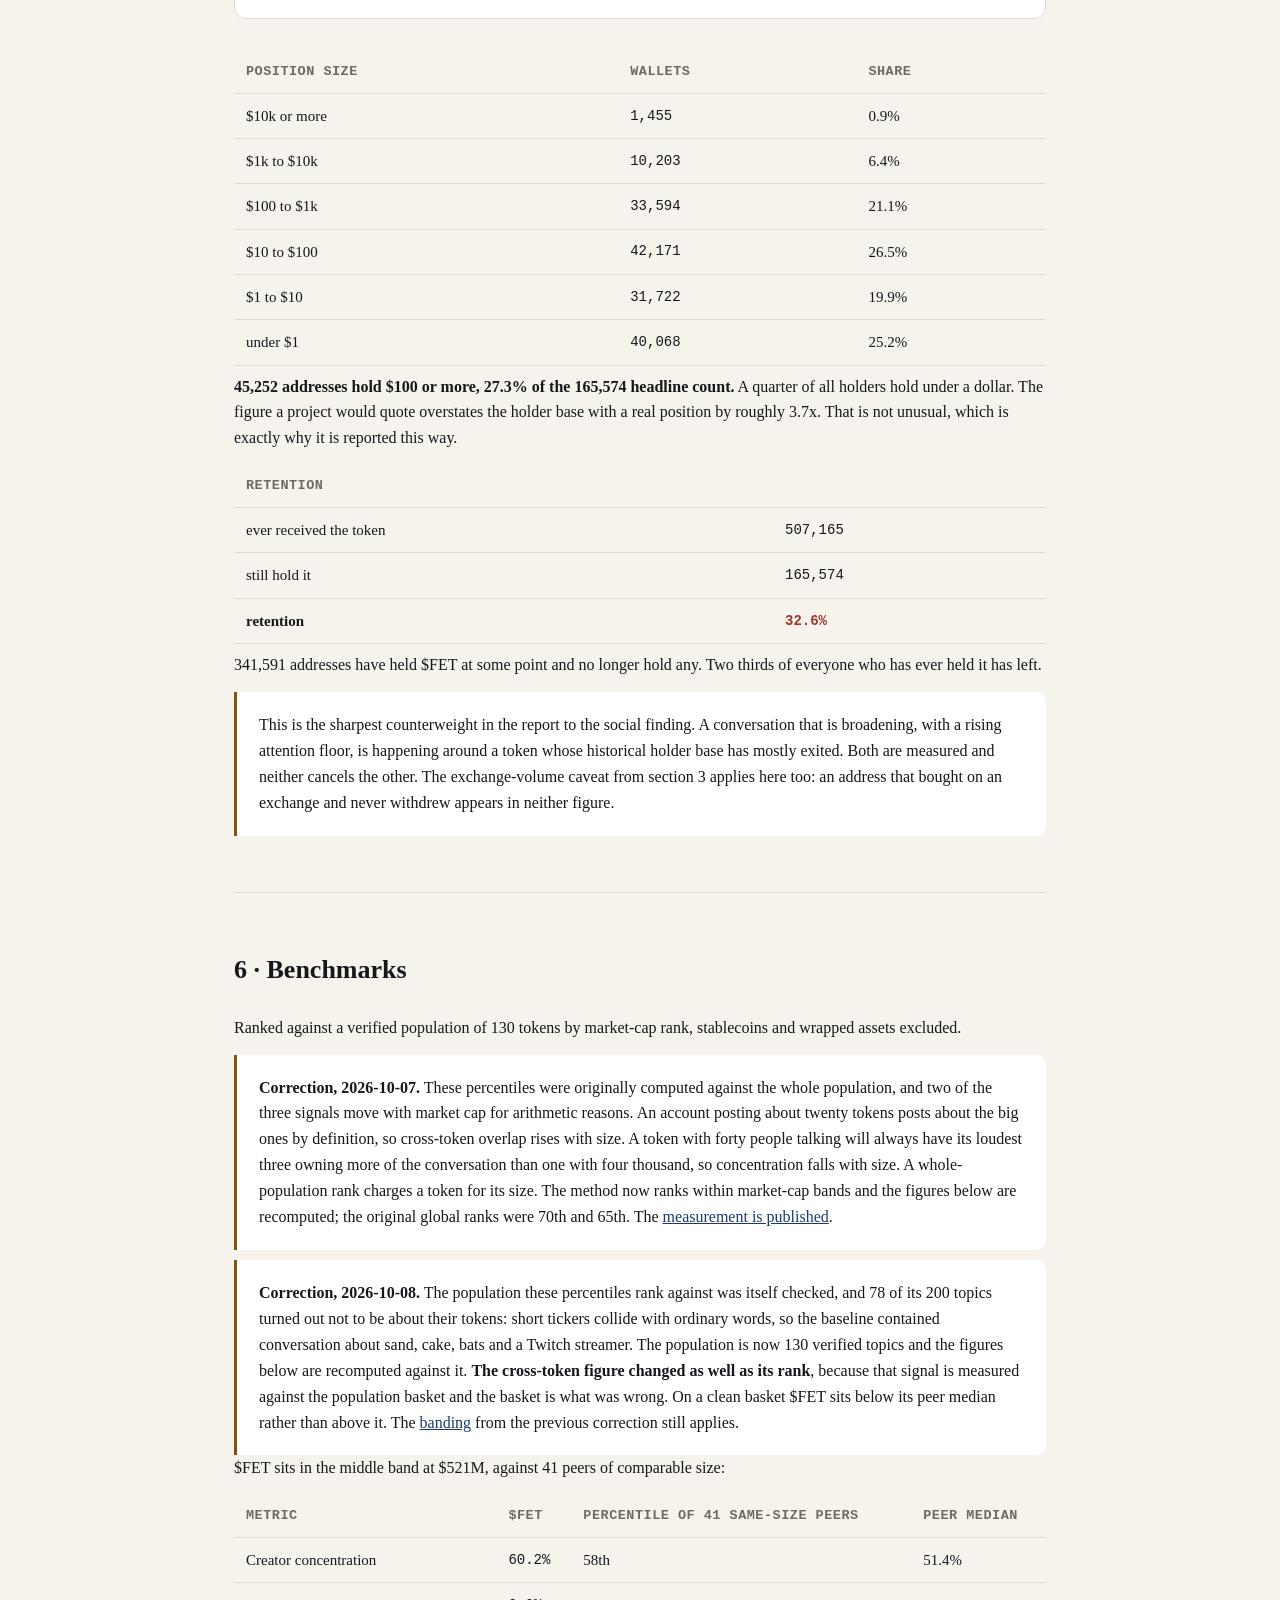
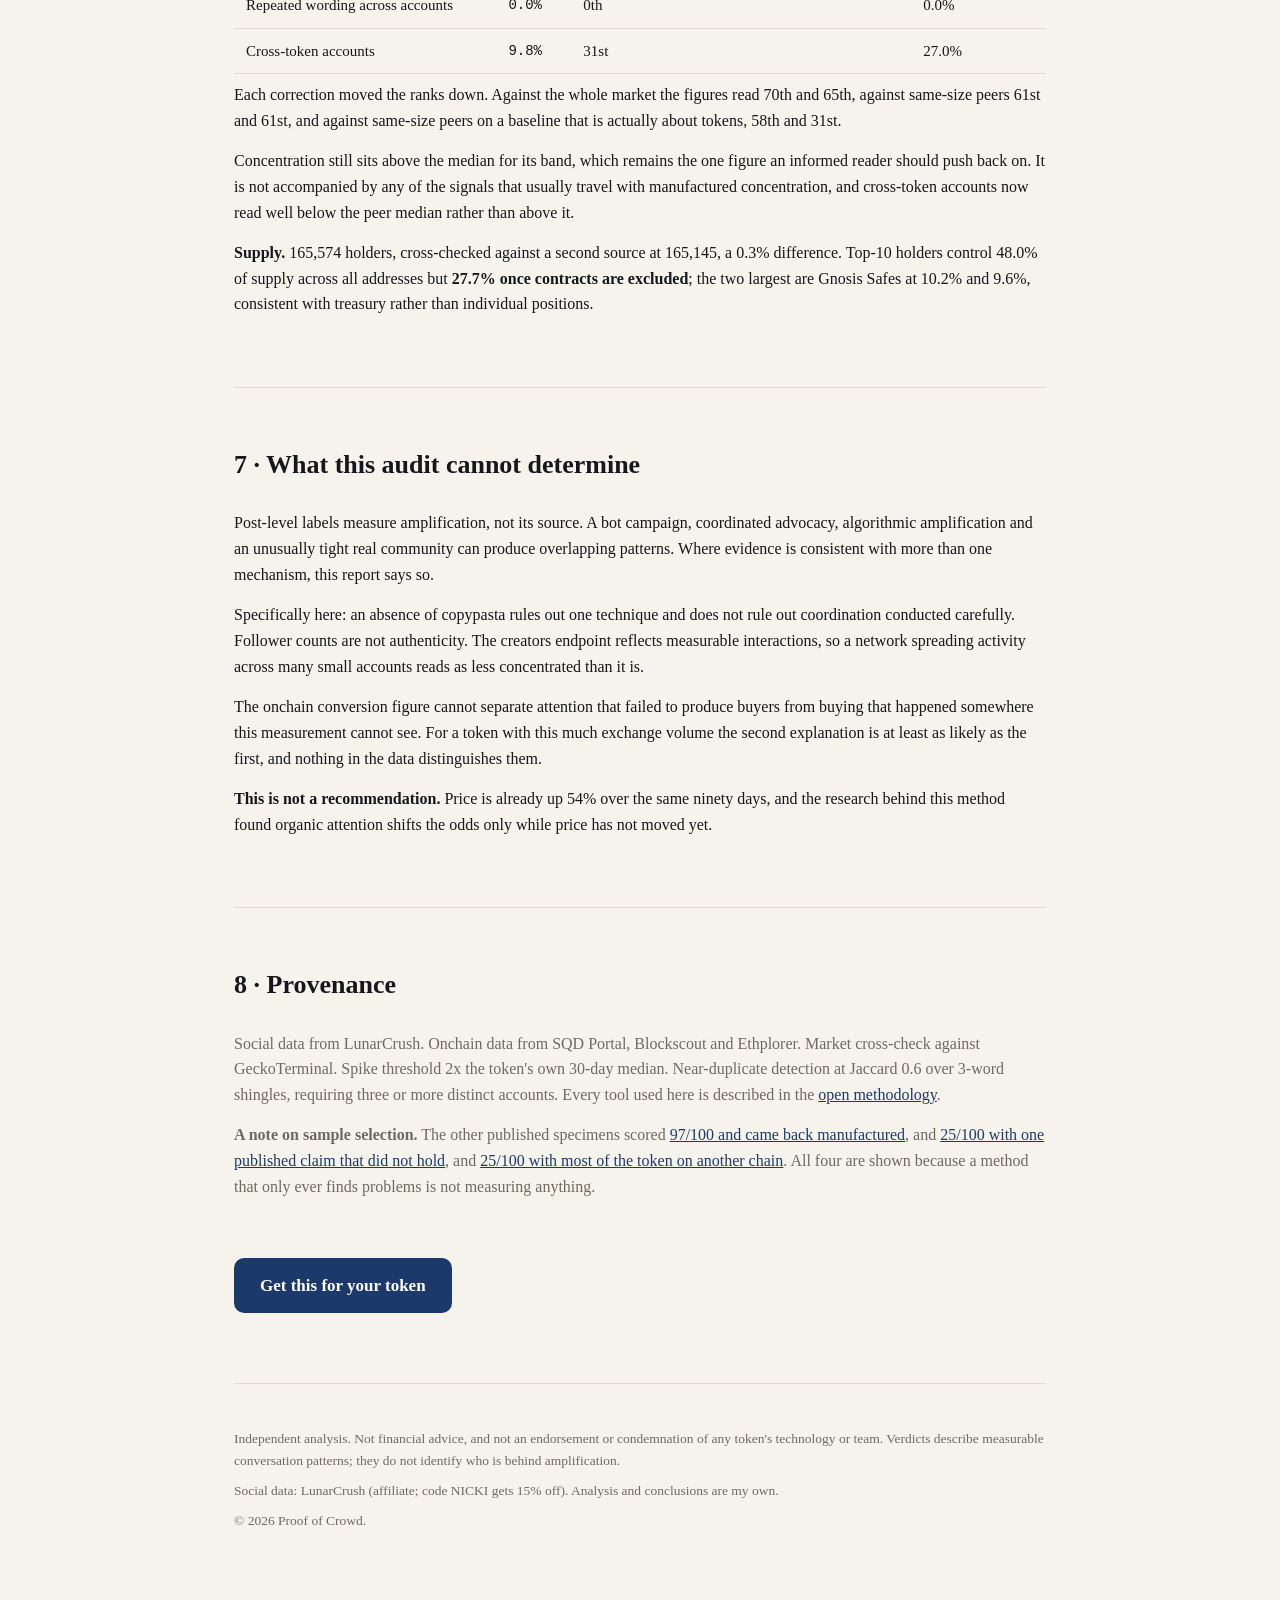
==== commit 53cc446e: "Publish the $W audit as a fourth public specimen Uncommissioned. Wormhole was selected as the week's" ====
--- a/sample-fet.html
+++ b/sample-fet.html
@@ -190,7 +190,7 @@
 <section>
   <h2>8 · Provenance</h2>
   <p class="sub">Social data from LunarCrush. Onchain data from SQD Portal, Blockscout and Ethplorer. Market cross-check against GeckoTerminal. Spike threshold 2x the token's own 30-day median. Near-duplicate detection at Jaccard 0.6 over 3-word shingles, requiring three or more distinct accounts. Every tool used here is described in the <a href="https://github.com/nickisanders/lunarcrush-projects">open methodology</a>.</p>
-  <p class="sub"><strong>A note on sample selection.</strong> The other published specimens scored <a href="sample.html">97/100 and came back manufactured</a>, and <a href="sample-laptop.html">25/100 with one published claim that did not hold</a>. All three are shown because a method that only ever finds problems is not measuring anything.</p>
+  <p class="sub"><strong>A note on sample selection.</strong> The other published specimens scored <a href="sample.html">97/100 and came back manufactured</a>, and <a href="sample-laptop.html">25/100 with one published claim that did not hold</a>, and <a href="sample-w.html">25/100 with most of the token on another chain</a>. All four are shown because a method that only ever finds problems is not measuring anything.</p>
   <p style="margin-top: 24px;"><a class="cta" href="./#contact">Get this for your token</a></p>
 </section>
 
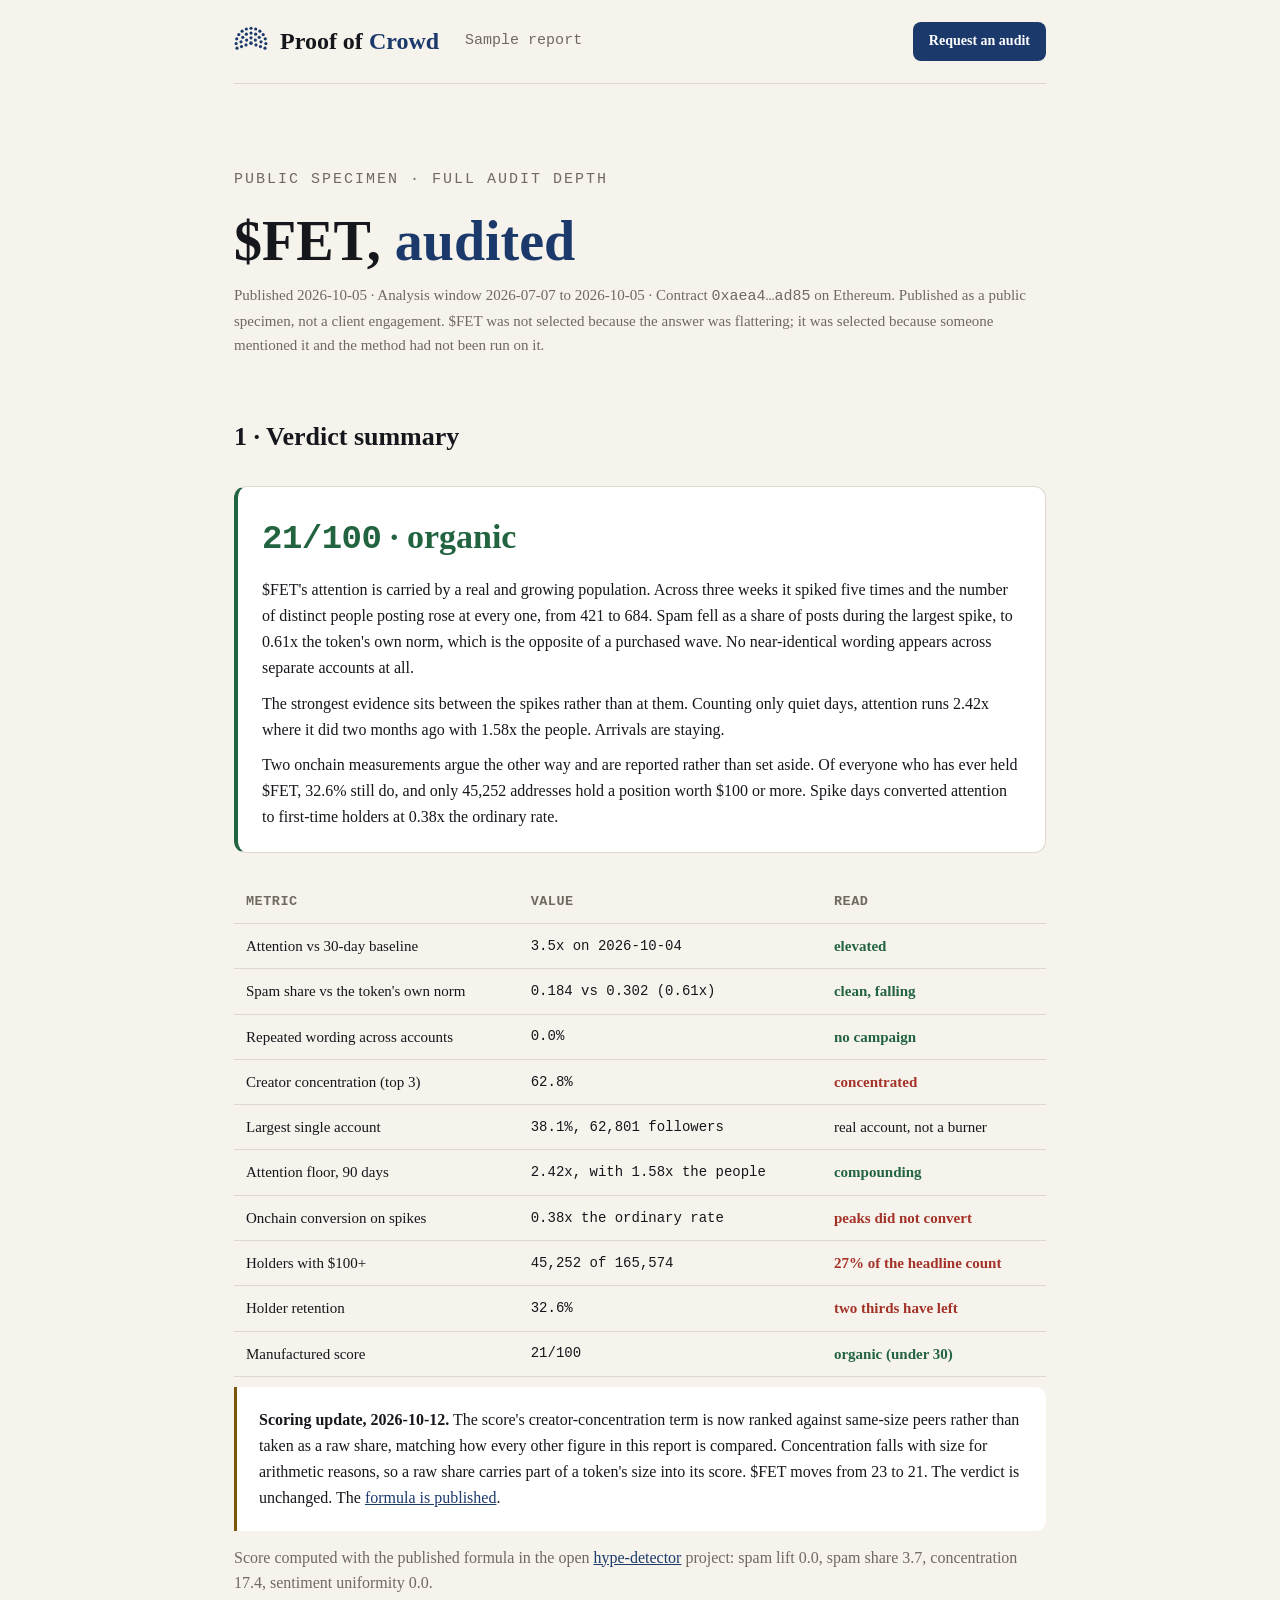
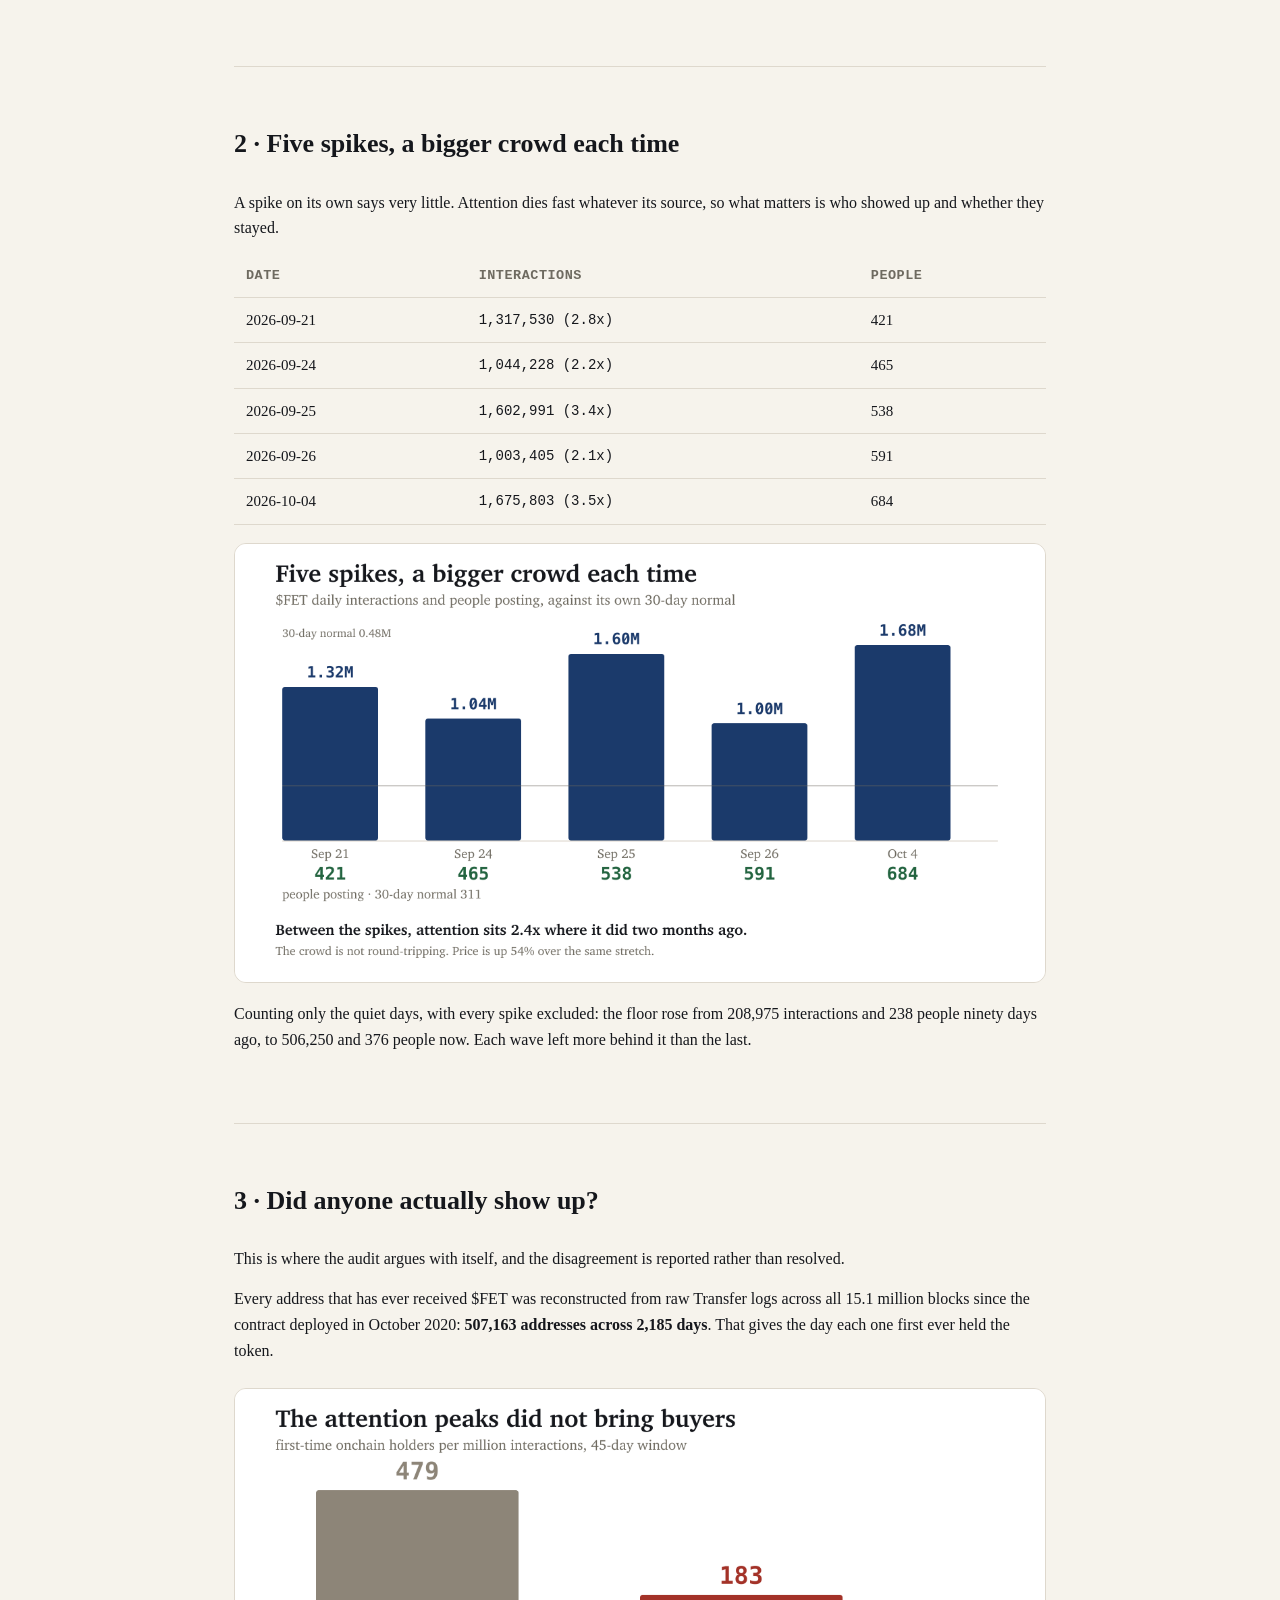
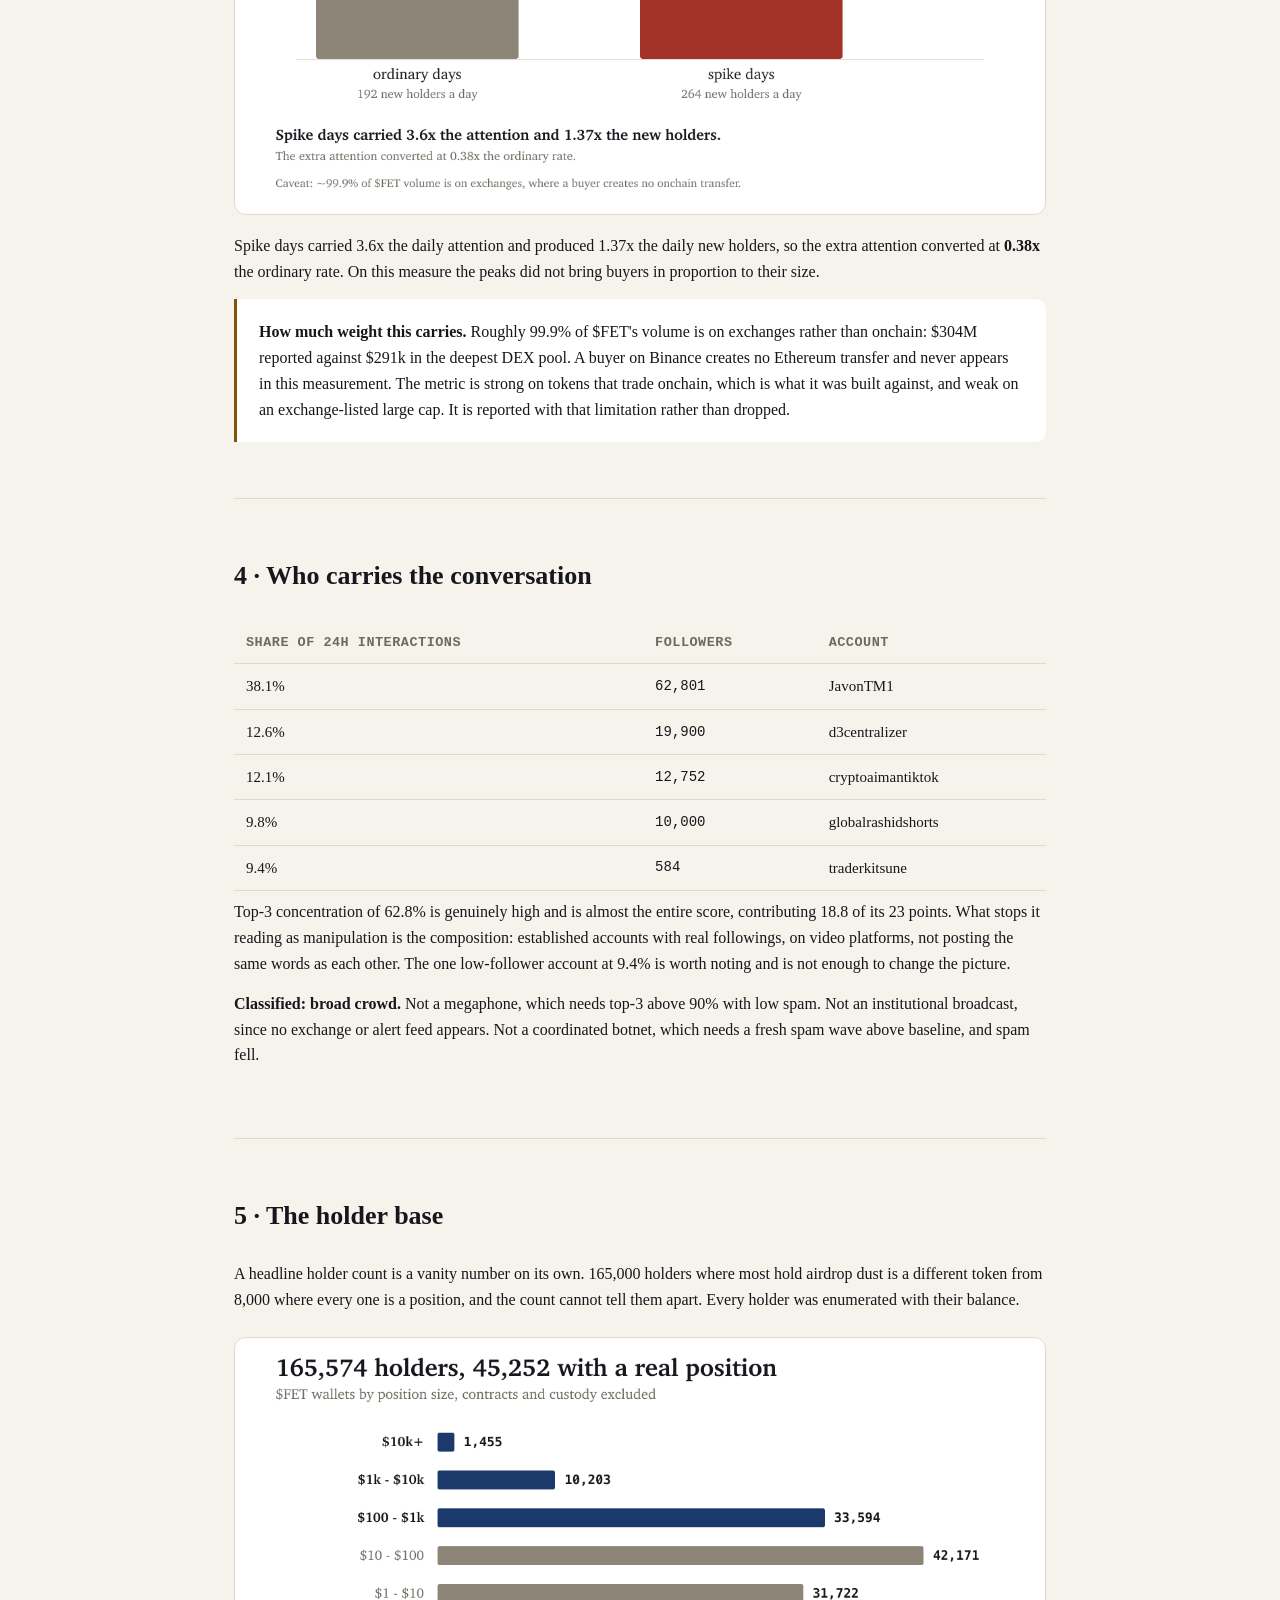
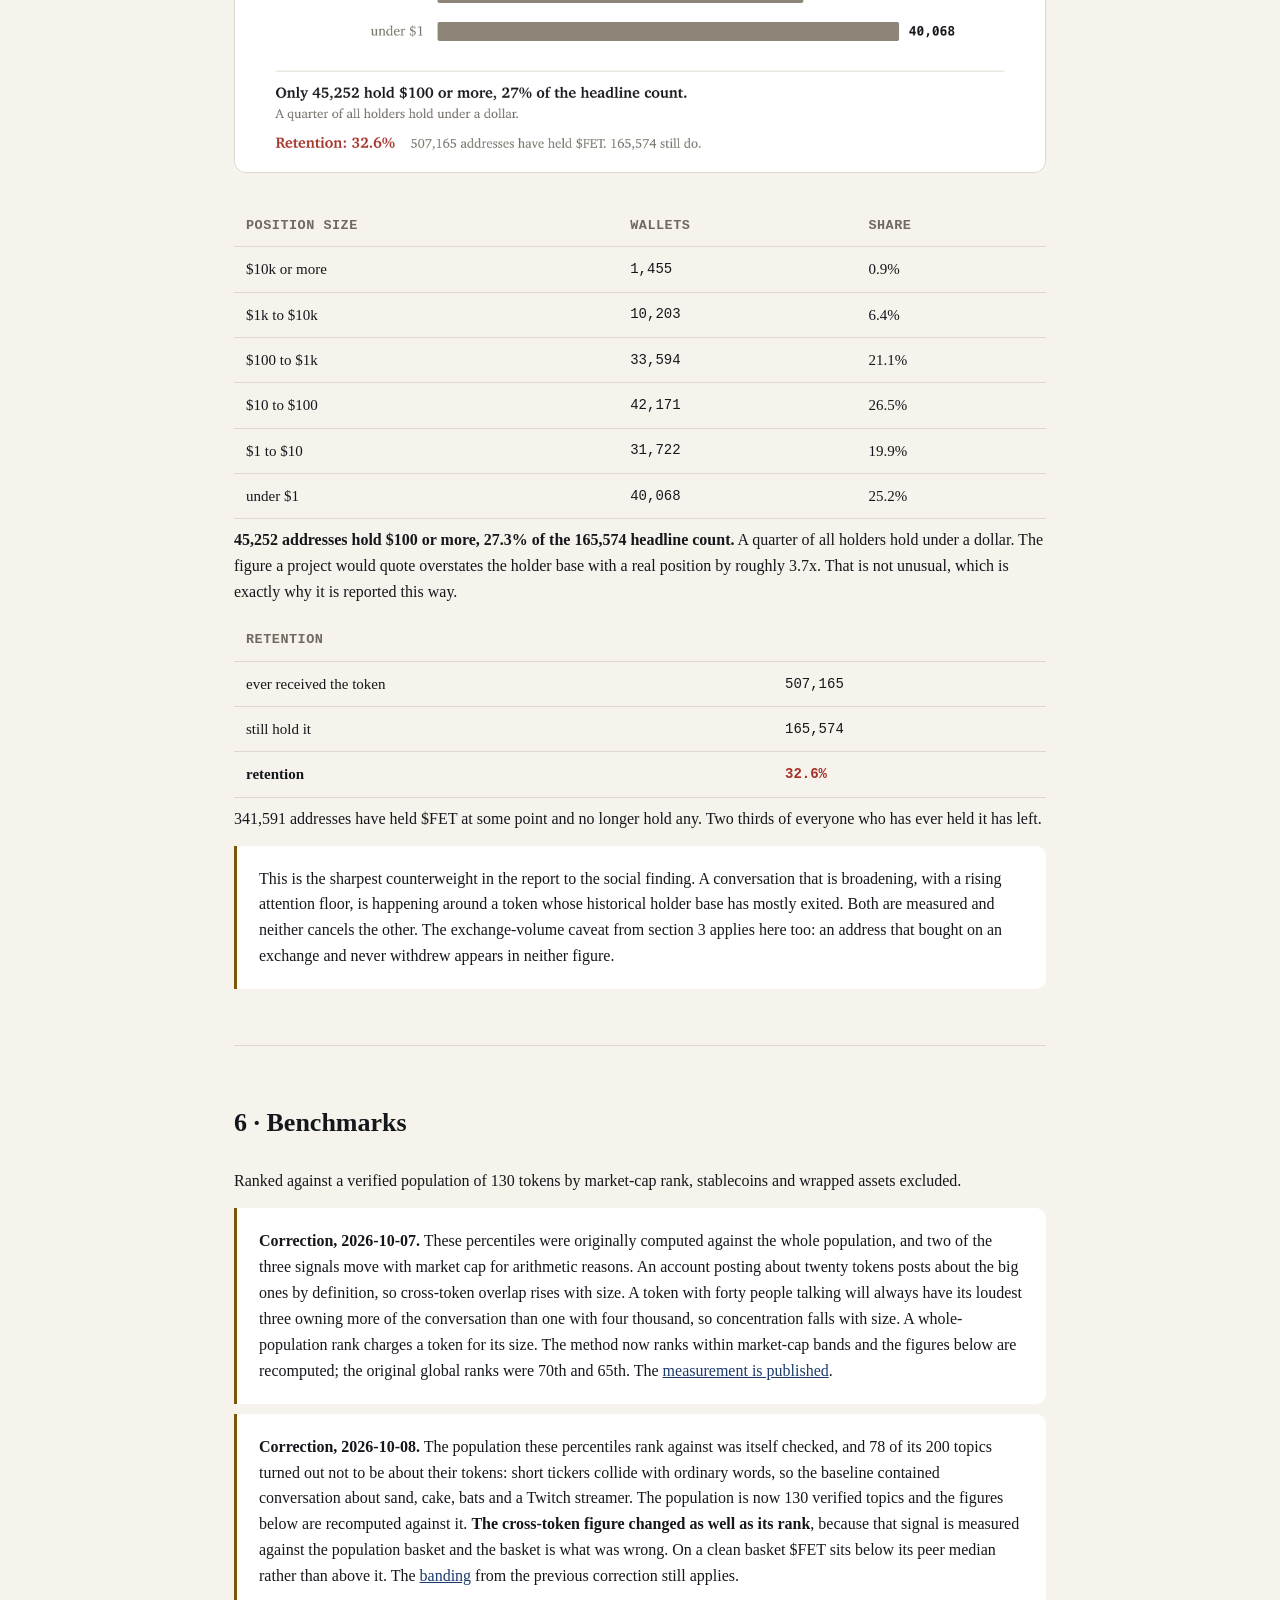
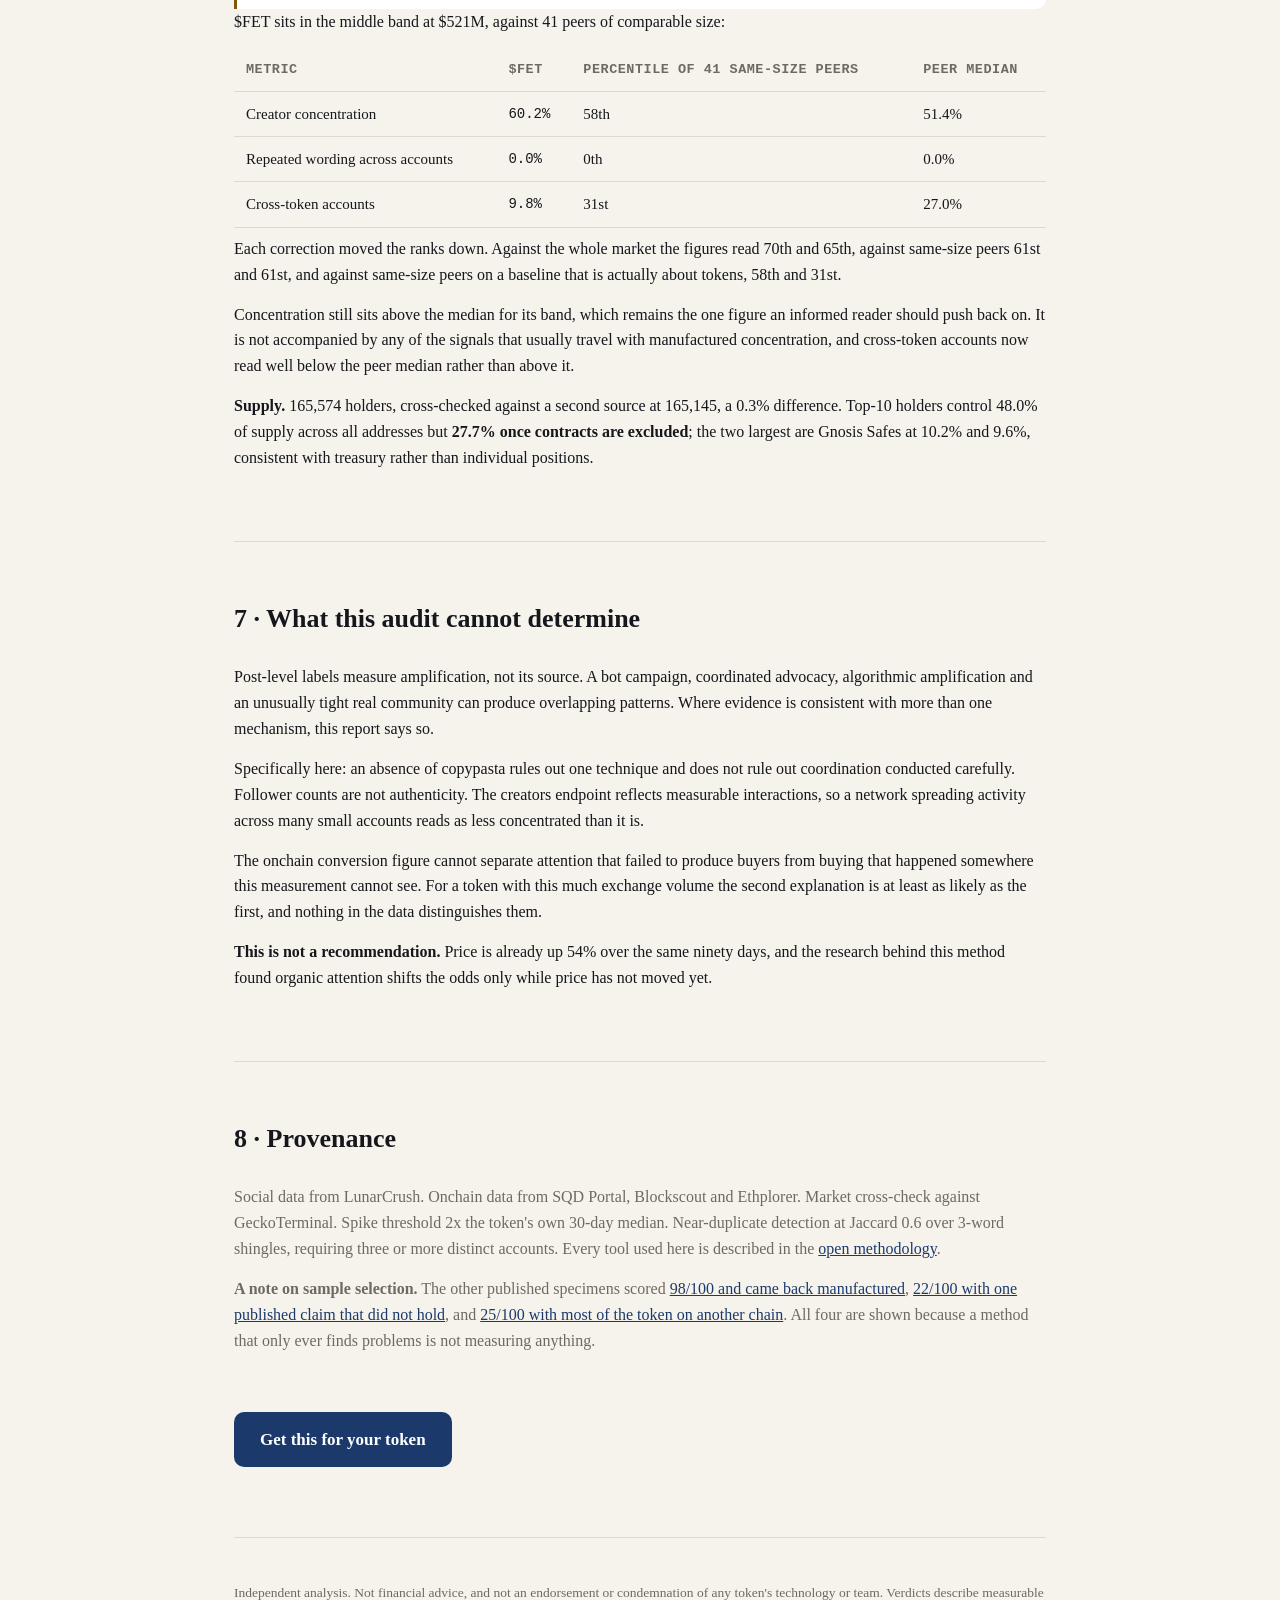
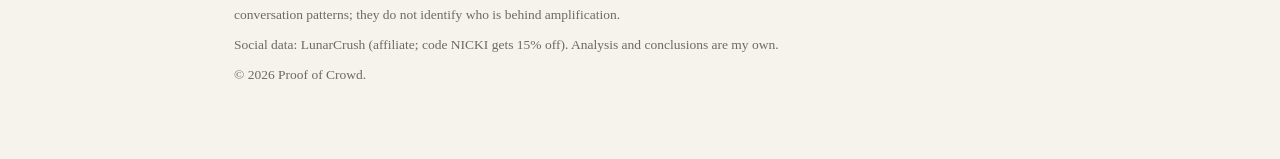
==== commit 120b247c: "Rescore the three earlier specimens against same-size peers The score's creator-concentration term n" ====
--- a/sample-fet.html
+++ b/sample-fet.html
@@ -4,7 +4,7 @@
 <meta charset="utf-8">
 <meta name="viewport" content="width=device-width, initial-scale=1">
 <title>$FET audited · Proof of Crowd</title>
-<meta name="description" content="Public specimen report: $FET scores 23/100, organic. Five spikes, a growing crowd, and an onchain result that argues the other way.">
+<meta name="description" content="Public specimen report: $FET scores 21/100, organic. Five spikes, a growing crowd, and an onchain result that argues the other way.">
 <link rel="icon" href="assets/favicon.svg" type="image/svg+xml">
 <link rel="icon" href="assets/favicon-32.png" sizes="32x32">
 <link rel="apple-touch-icon" href="assets/favicon-180.png">
@@ -12,7 +12,7 @@
 <meta property="og:type" content="article">
 <meta property="og:site_name" content="Proof of Crowd">
 <meta property="og:title" content="$FET audited · Proof of Crowd">
-<meta property="og:description" content="23/100, organic. Five spikes with a growing crowd each time, and an onchain result that argues the other way.">
+<meta property="og:description" content="21/100, organic. Five spikes with a growing crowd each time, and an onchain result that argues the other way.">
 <meta property="og:url" content="https://proofofcrowd.com/sample-fet.html">
 <meta property="og:image" content="https://proofofcrowd.com/assets/og.png">
 <meta property="og:image:width" content="1200">
@@ -20,7 +20,7 @@
 <meta name="twitter:card" content="summary_large_image">
 <meta name="twitter:site" content="@nickisanders">
 <meta name="twitter:title" content="$FET audited · Proof of Crowd">
-<meta name="twitter:description" content="23/100, organic. Five spikes with a growing crowd each time, and an onchain result that argues the other way.">
+<meta name="twitter:description" content="21/100, organic. Five spikes with a growing crowd each time, and an onchain result that argues the other way.">
 <meta name="twitter:image" content="https://proofofcrowd.com/assets/og.png">
 <link rel="stylesheet" href="styles.css">
 <script type="application/ld+json">
@@ -47,7 +47,7 @@
  "url": "https://proofofcrowd.com/sample-fet.html",
  "image": "https://proofofcrowd.com/assets/fet-spikes.png",
  "isAccessibleForFree": true,
- "description": "Public specimen. $FET scores 23/100, organic: five spikes in three weeks with a growing crowd each time and an attention floor 2.4x higher than two months ago. The onchain half disagrees, and the report says so."
+ "description": "Public specimen. $FET scores 21/100, organic: five spikes in three weeks with a growing crowd each time and an attention floor 2.4x higher than two months ago. The onchain half disagrees, and the report says so."
 }
 </script>
 </head>
@@ -70,7 +70,7 @@
 <section style="border-top: none; padding-top: 24px;">
   <h2>1 · Verdict summary</h2>
   <div class="verdict-banner organic">
-    <div class="score"><span class="fig">23/100</span> · organic</div>
+    <div class="score"><span class="fig">21/100</span> · organic</div>
     <p style="margin: 10px 0 0;">$FET's attention is carried by a real and growing population. Across three weeks it spiked five times and the number of distinct people posting rose at every one, from 421 to 684. Spam fell as a share of posts during the largest spike, to 0.61x the token's own norm, which is the opposite of a purchased wave. No near-identical wording appears across separate accounts at all.</p>
     <p style="margin: 10px 0 0;">The strongest evidence sits between the spikes rather than at them. Counting only quiet days, attention runs 2.42x where it did two months ago with 1.58x the people. Arrivals are staying.</p>
     <p style="margin: 10px 0 0;">Two onchain measurements argue the other way and are reported rather than set aside. Of everyone who has ever held $FET, 32.6% still do, and only 45,252 addresses hold a position worth $100 or more. Spike days converted attention to first-time holders at 0.38x the ordinary rate.</p>
@@ -87,9 +87,12 @@
     <tr><td>Onchain conversion on spikes</td><td>0.38x the ordinary rate</td><td><span class="flag">peaks did not convert</span></td></tr>
     <tr><td>Holders with $100+</td><td>45,252 of 165,574</td><td><span class="flag">27% of the headline count</span></td></tr>
     <tr><td>Holder retention</td><td>32.6%</td><td><span class="flag">two thirds have left</span></td></tr>
-    <tr><td>Manufactured score</td><td>23/100</td><td><span class="ok">organic (under 30)</span></td></tr>
-  </table>
-  <p class="sub" style="margin-top:14px">Score computed with the published formula in the open <a href="https://github.com/nickisanders/lunarcrush-projects/tree/main/projects/hype-detector">hype-detector</a> project: spam lift 0.0, spam share 3.7, concentration 18.8, sentiment uniformity 0.0.</p>
+    <tr><td>Manufactured score</td><td>21/100</td><td><span class="ok">organic (under 30)</span></td></tr>
+  </table>
+  <div class="integrity">
+    <p style="margin:0"><strong>Scoring update, 2026-10-12.</strong> The score's creator-concentration term is now ranked against same-size peers rather than taken as a raw share, matching how every other figure in this report is compared. Concentration falls with size for arithmetic reasons, so a raw share carries part of a token's size into its score. $FET moves from 23 to 21. The verdict is unchanged. The <a href="https://github.com/nickisanders/lunarcrush-projects/tree/main/projects/hype-detector">formula is published</a>.</p>
+  </div>
+  <p class="sub" style="margin-top:14px">Score computed with the published formula in the open <a href="https://github.com/nickisanders/lunarcrush-projects/tree/main/projects/hype-detector">hype-detector</a> project: spam lift 0.0, spam share 3.7, concentration 17.4, sentiment uniformity 0.0.</p>
 </section>
 
 <section>
@@ -190,7 +193,7 @@
 <section>
   <h2>8 · Provenance</h2>
   <p class="sub">Social data from LunarCrush. Onchain data from SQD Portal, Blockscout and Ethplorer. Market cross-check against GeckoTerminal. Spike threshold 2x the token's own 30-day median. Near-duplicate detection at Jaccard 0.6 over 3-word shingles, requiring three or more distinct accounts. Every tool used here is described in the <a href="https://github.com/nickisanders/lunarcrush-projects">open methodology</a>.</p>
-  <p class="sub"><strong>A note on sample selection.</strong> The other published specimens scored <a href="sample.html">97/100 and came back manufactured</a>, and <a href="sample-laptop.html">25/100 with one published claim that did not hold</a>, and <a href="sample-w.html">25/100 with most of the token on another chain</a>. All four are shown because a method that only ever finds problems is not measuring anything.</p>
+  <p class="sub"><strong>A note on sample selection.</strong> The other published specimens scored <a href="sample.html">98/100 and came back manufactured</a>, <a href="sample-laptop.html">22/100 with one published claim that did not hold</a>, and <a href="sample-w.html">25/100 with most of the token on another chain</a>. All four are shown because a method that only ever finds problems is not measuring anything.</p>
   <p style="margin-top: 24px;"><a class="cta" href="./#contact">Get this for your token</a></p>
 </section>
 
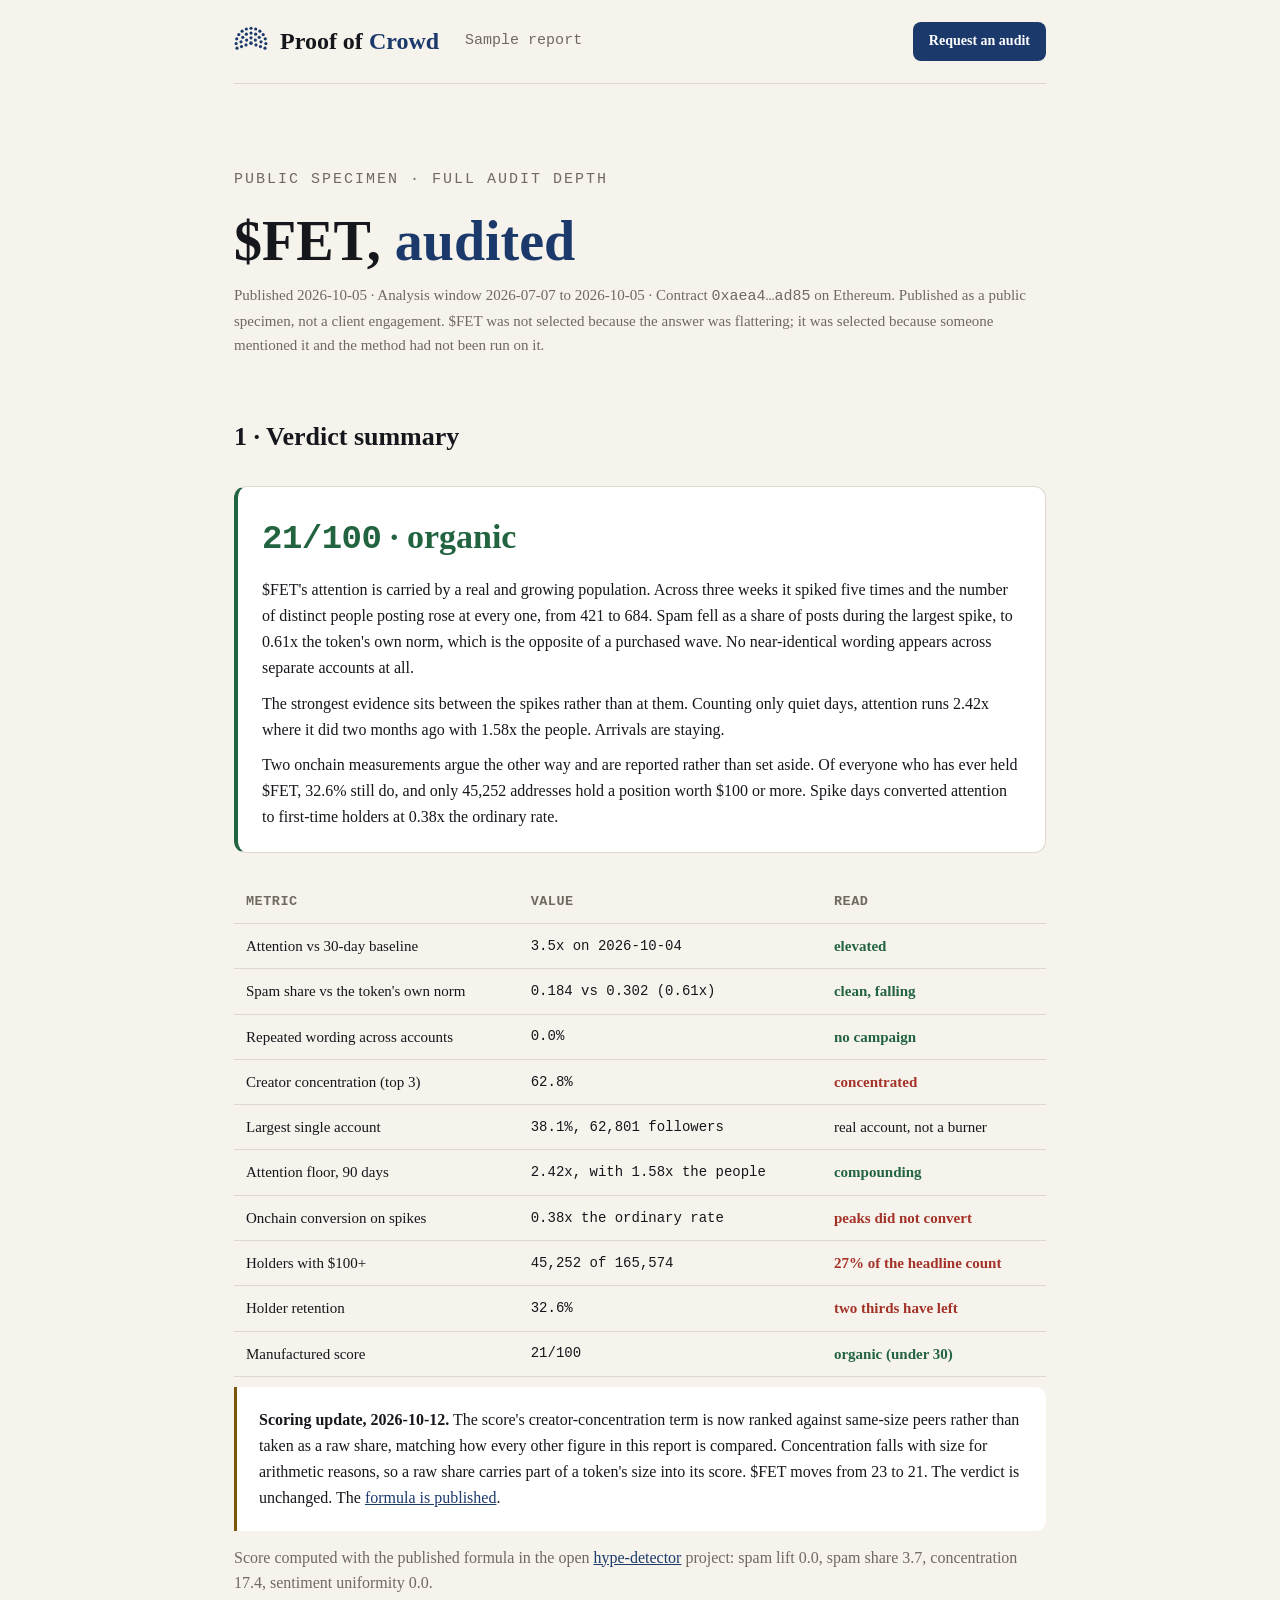
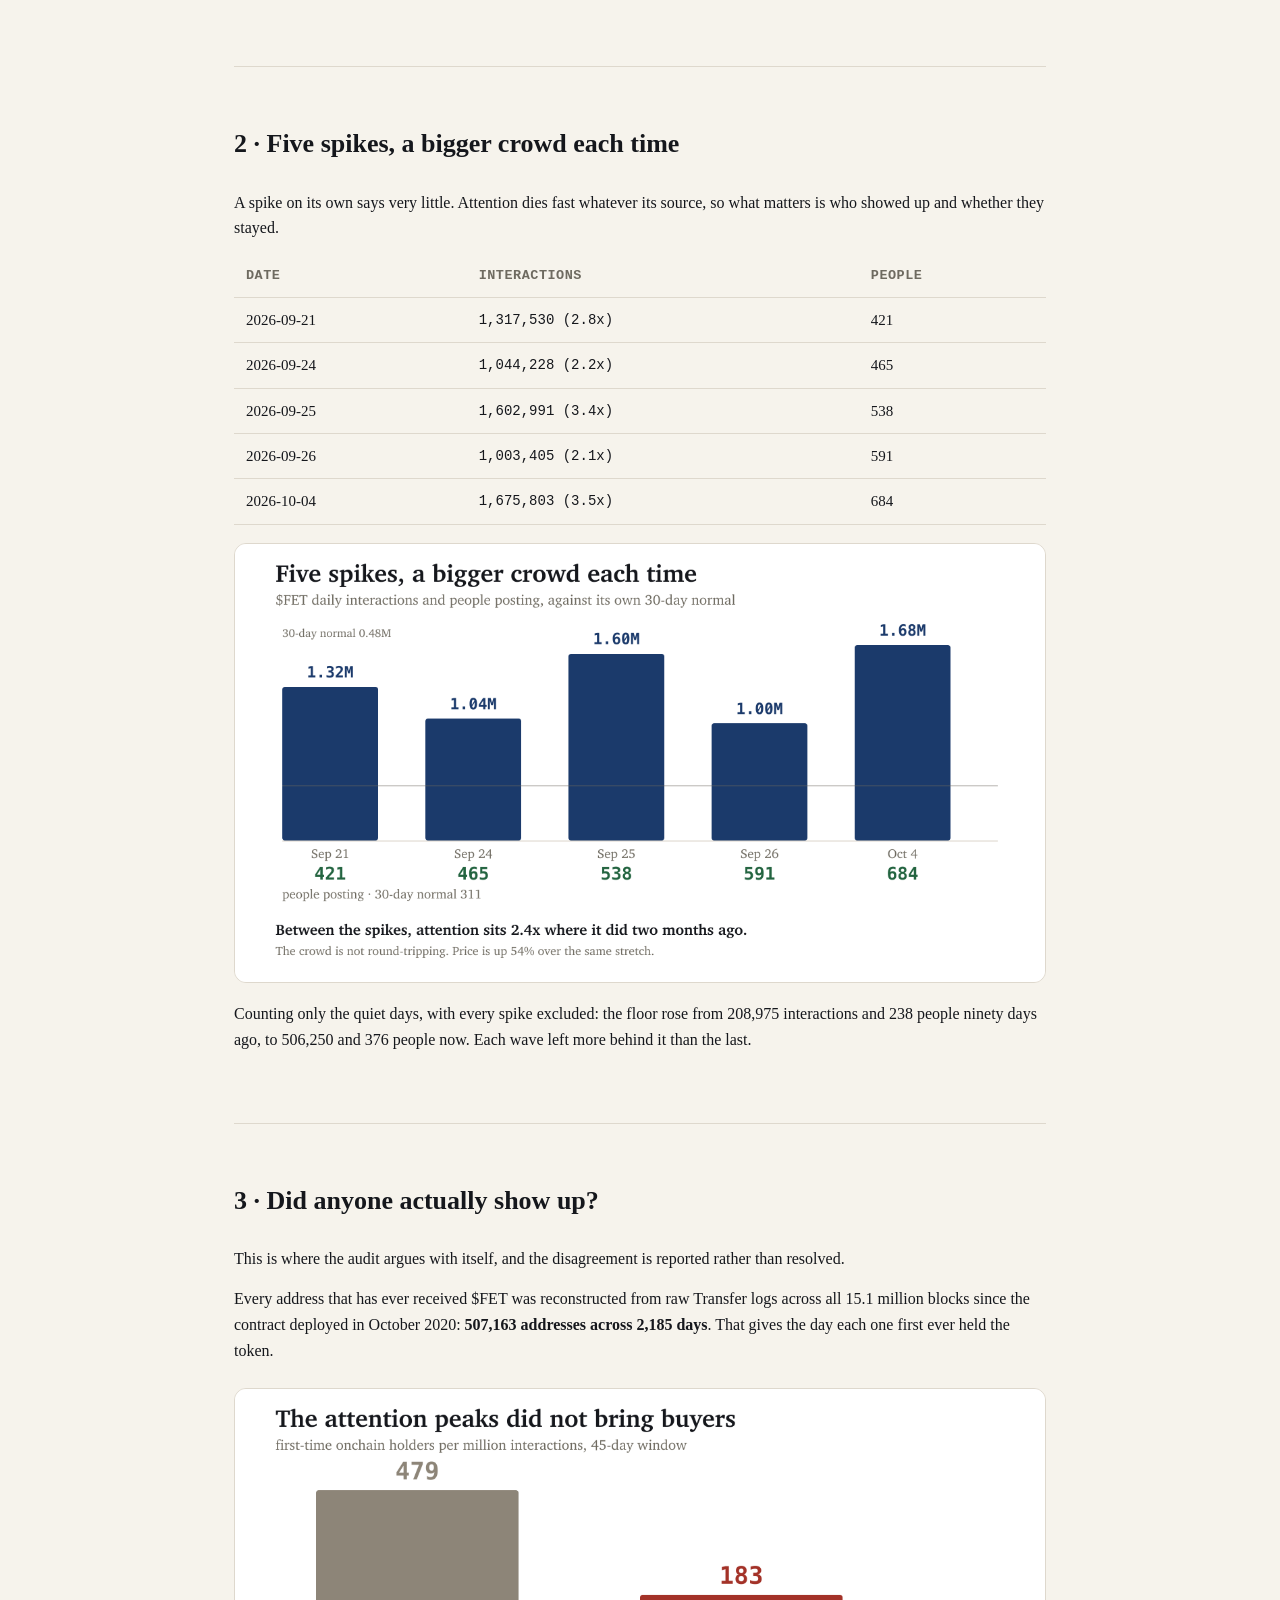
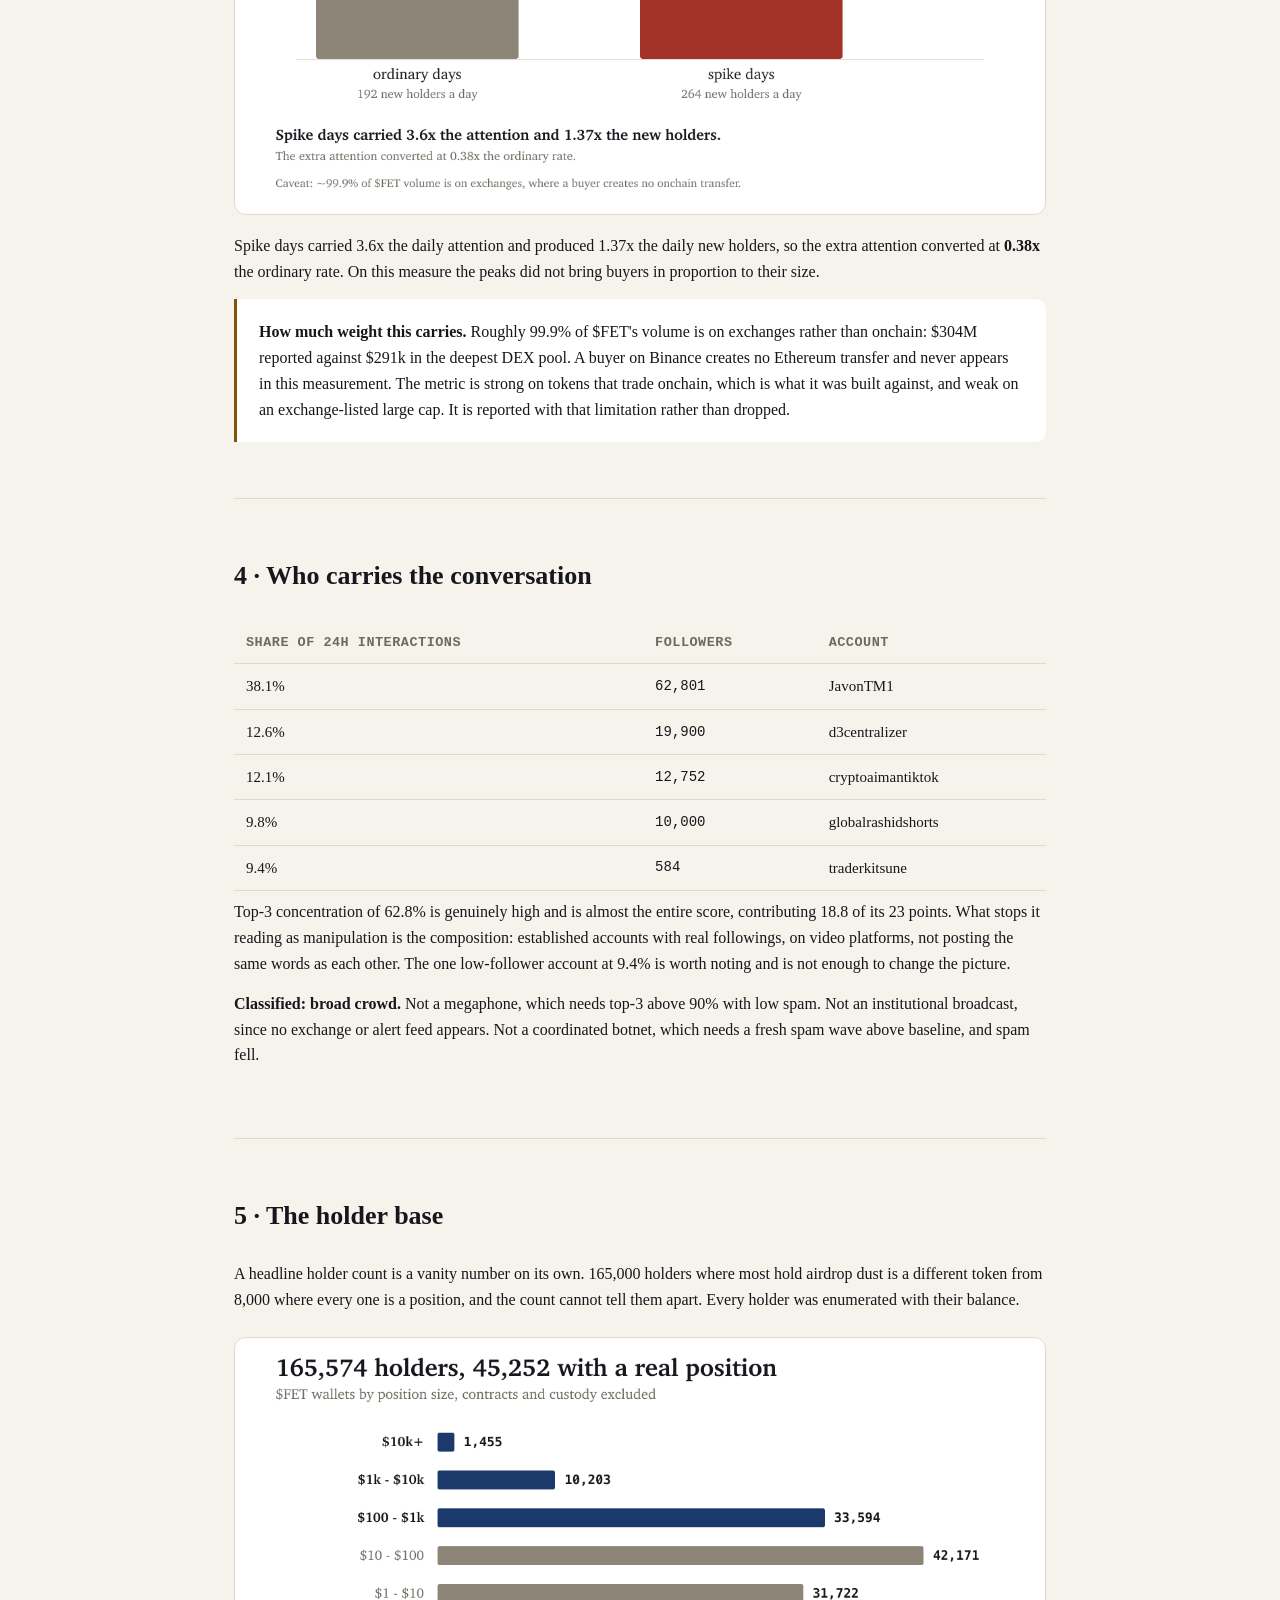
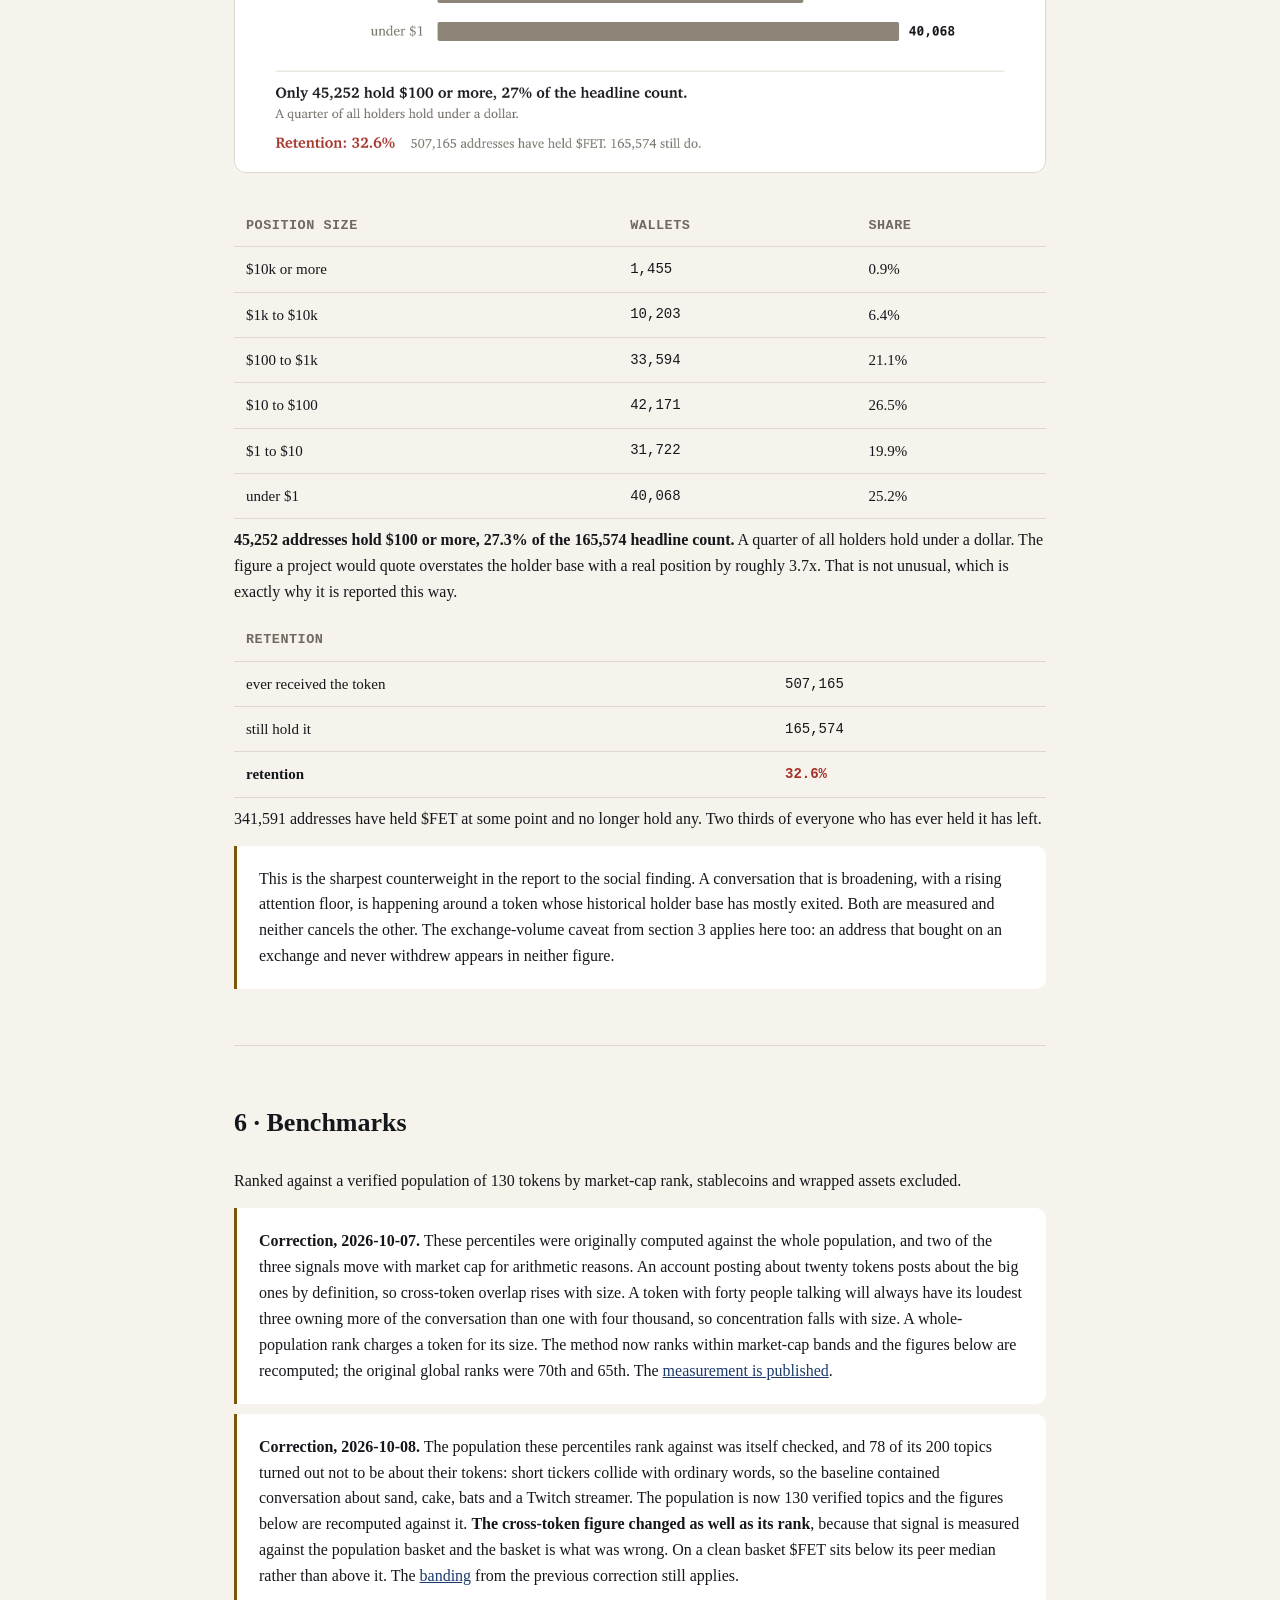
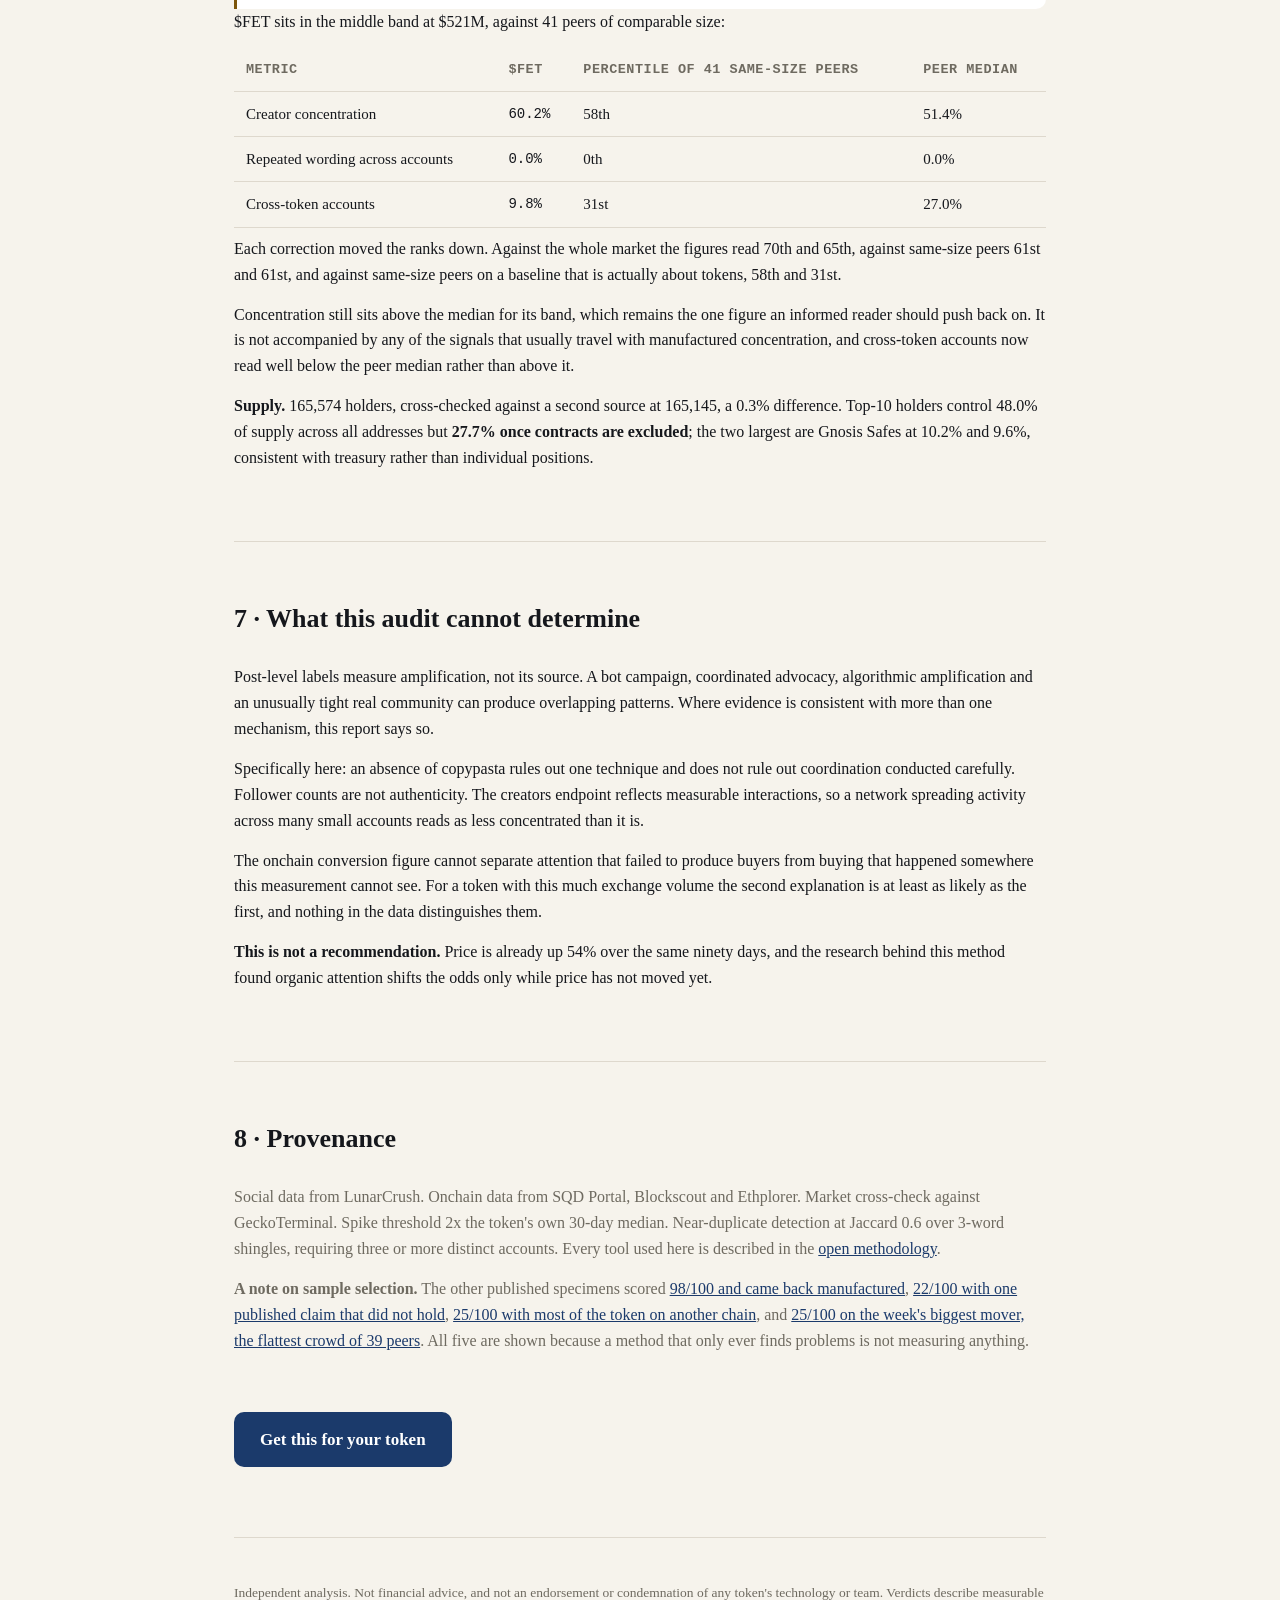
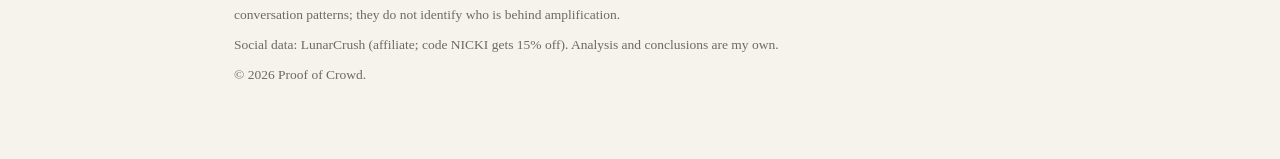
==== commit 6382bca3: "Publish the $STRK specimen Fifth public report, and the first where the headline number is favourabl" ====
--- a/sample-fet.html
+++ b/sample-fet.html
@@ -193,7 +193,7 @@
 <section>
   <h2>8 · Provenance</h2>
   <p class="sub">Social data from LunarCrush. Onchain data from SQD Portal, Blockscout and Ethplorer. Market cross-check against GeckoTerminal. Spike threshold 2x the token's own 30-day median. Near-duplicate detection at Jaccard 0.6 over 3-word shingles, requiring three or more distinct accounts. Every tool used here is described in the <a href="https://github.com/nickisanders/lunarcrush-projects">open methodology</a>.</p>
-  <p class="sub"><strong>A note on sample selection.</strong> The other published specimens scored <a href="sample.html">98/100 and came back manufactured</a>, <a href="sample-laptop.html">22/100 with one published claim that did not hold</a>, and <a href="sample-w.html">25/100 with most of the token on another chain</a>. All four are shown because a method that only ever finds problems is not measuring anything.</p>
+  <p class="sub"><strong>A note on sample selection.</strong> The other published specimens scored <a href="sample.html">98/100 and came back manufactured</a>, <a href="sample-laptop.html">22/100 with one published claim that did not hold</a>, <a href="sample-w.html">25/100 with most of the token on another chain</a>, and <a href="sample-strk.html">25/100 on the week's biggest mover, the flattest crowd of 39 peers</a>. All five are shown because a method that only ever finds problems is not measuring anything.</p>
   <p style="margin-top: 24px;"><a class="cta" href="./#contact">Get this for your token</a></p>
 </section>
 
